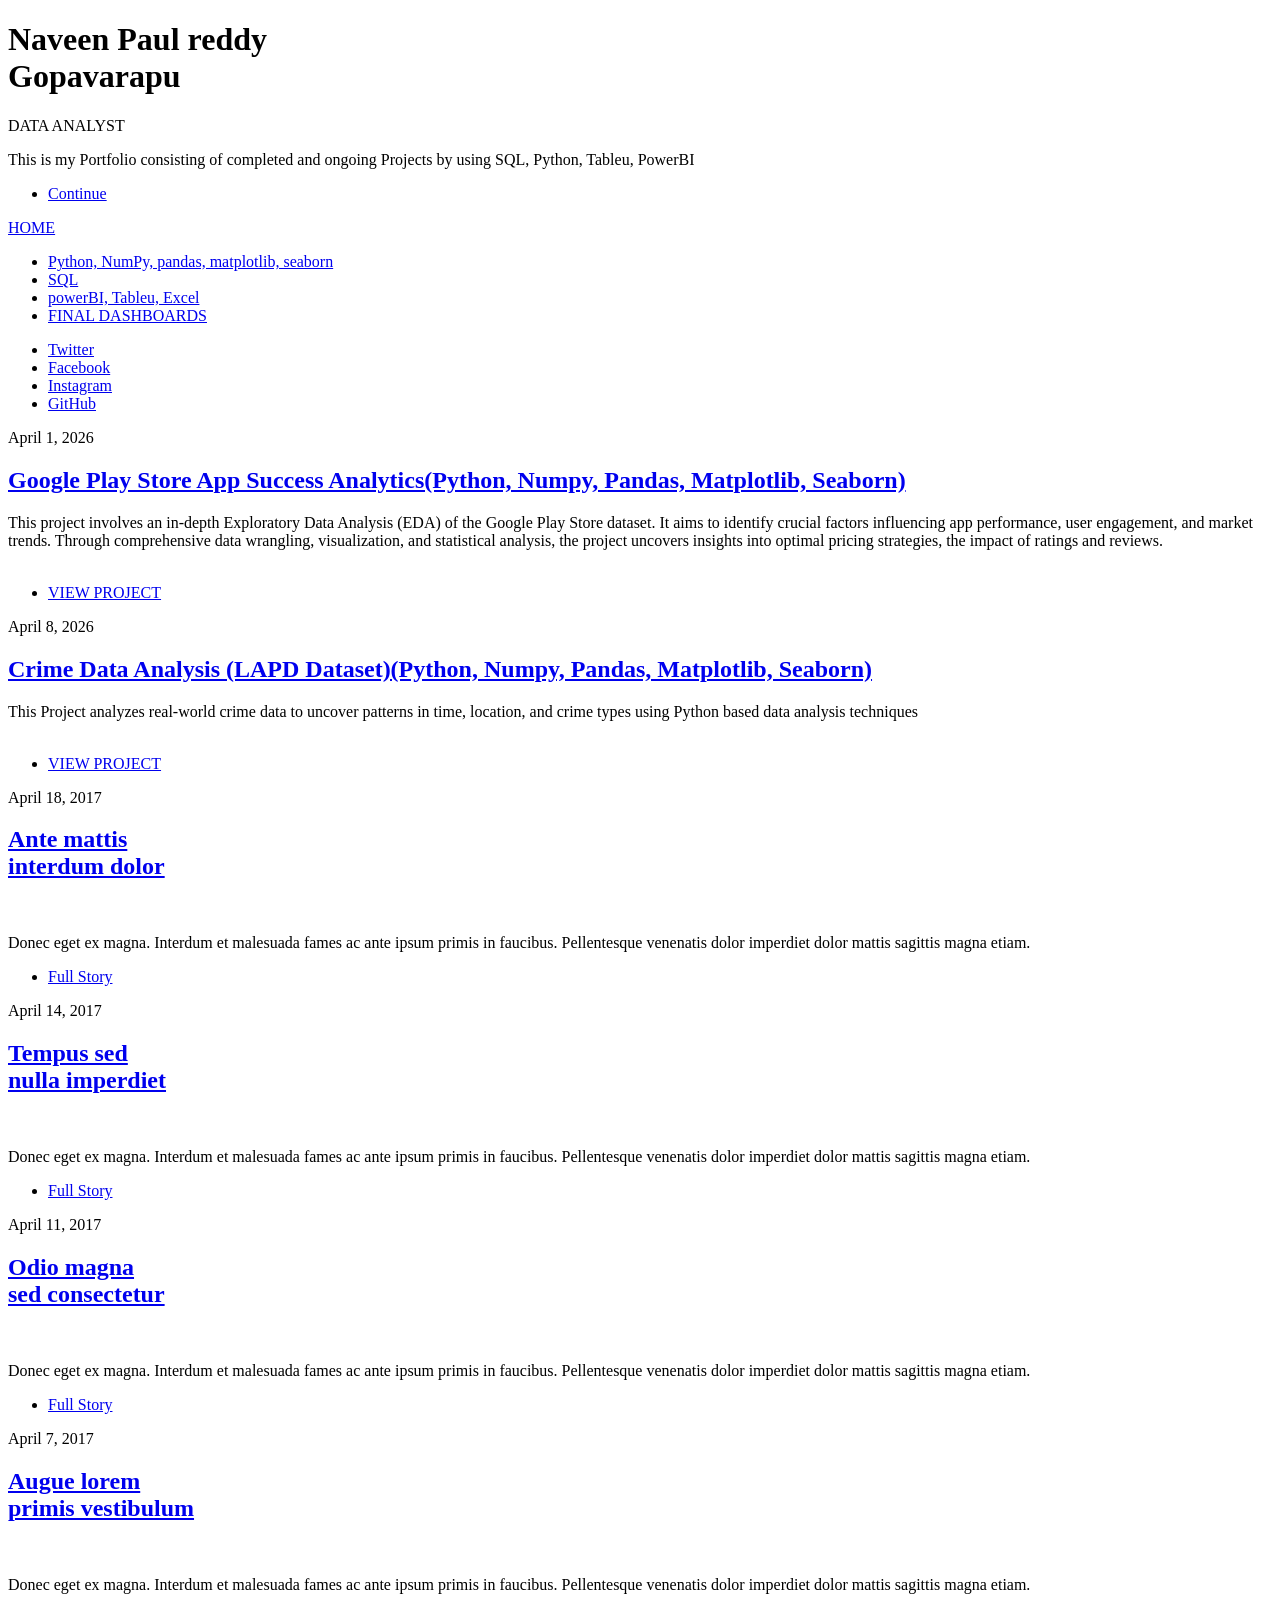
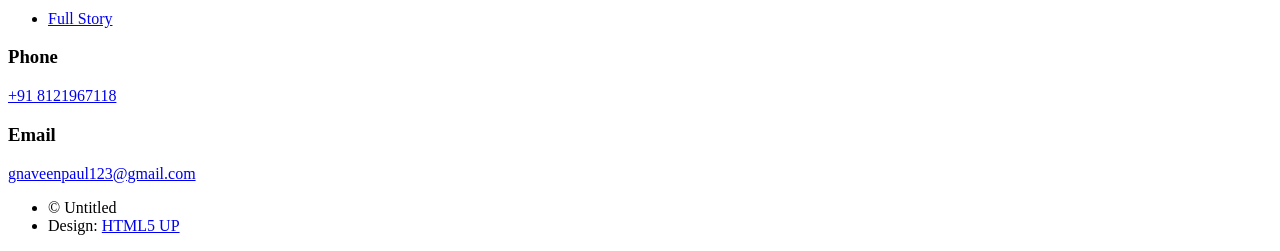
==== index.html @ 55fde8c7 "Add files via upload" ====
<!DOCTYPE HTML>
<!--
	Massively by HTML5 UP
	html5up.net | @ajlkn
	Free for personal and commercial use under the CCA 3.0 license (html5up.net/license)
-->
<html>
	<head>
		<title>Massively by HTML5 UP</title>
		<meta charset="utf-8" />
		<meta name="viewport" content="width=device-width, initial-scale=1, user-scalable=no" />
		<link rel="stylesheet" href="assets/css/main.css" />
		<noscript><link rel="stylesheet" href="assets/css/noscript.css" /></noscript>
	</head>
	<body class="is-preload">

		<!-- Wrapper -->
			<div id="wrapper" class="fade-in">

				<!-- Intro -->
					<div id="intro">
						<h1>Naveen Paul reddy<br />
						Gopavarapu</h1>
						<p>DATA ANALYST</p>
						<p>This is my Portfolio consisting of completed and ongoing Projects by using SQL, Python, Tableu, PowerBI						</p>
						<ul class="actions">
							<li><a href="#header" class="button icon solid solo fa-arrow-down scrolly">Continue</a></li>
						</ul>
					</div>

				<!-- Header -->
					<header id="header">
						<a href="index.html" class="logo">HOME</a>
					</header>

				<!-- Nav -->
					<nav id="nav">
						<ul class="links">
							<li><a href="index.html">Python, NumPy, pandas, matplotlib, seaborn</a></li>
							<li><a href="generic.html">SQL</a></li>
							<li><a href="elements.html">powerBI, Tableu, Excel</a></li>
							<li><a href="total.html">FINAL DASHBOARDS</a></li>
						</ul>
						<ul class="icons">
							<li><a href="#" class="icon brands fa-twitter"><span class="label">Twitter</span></a></li>
							<li><a href="#" class="icon brands fa-facebook-f"><span class="label">Facebook</span></a></li>
							<li><a href="#" class="icon brands fa-instagram"><span class="label">Instagram</span></a></li>
							<li><a href="#" class="icon brands fa-github"><span class="label">GitHub</span></a></li>
						</ul>
					</nav>

				<!-- Main -->
					<div id="main">

						<!-- Featured Post 
							<article class="post featured">
								<header class="major">
									<span class="date">March 20, 2026</span>
									<h2><a href=""><br />
									Google Play Store App Success Analytics</a></h2>
									<p>This project involves an in-depth Exploratory Data Analysis (EDA) of the Google Play Store dataset. 
										It aims to identify crucial factors influencing app performance, user engagement, and market trends. Through comprehensive data wrangling, visualization, and statistical analysis, the project uncovers insights into optimal pricing strategies, 
										the impact of ratings and reviews, 
										category-specific success drivers, and the role of content accessibility in maximizing app installs and overall market presence.</p>
								</header>
								<a href="https://github.com/gnaveenpaul123-cyber/crispy-tribble" class="image main"><img src="images/images.jpg" alt="" /></a>
								<ul class="actions special">
									<li><a href="https://github.com/gnaveenpaul123-cyber/crispy-tribble" class="button large">View Project</a></li>
								</ul>
							</article> -->

						<!-- Posts -->
							<section class="posts">
								<article>
									<header>
										<span class="date">April 1, 2026</span>
										<h2><a href="https://github.com/gnaveenpaul123-cyber/crispy-tribble">Google Play Store App Success Analytics(Python, Numpy, Pandas, Matplotlib, Seaborn)</a></h2>
										This project involves an in-depth Exploratory Data Analysis (EDA) of the Google Play Store dataset. 
										It aims to identify crucial factors influencing app performance, user engagement, and market trends. Through comprehensive data wrangling, visualization, and statistical analysis, the project uncovers insights into optimal pricing strategies, 
										the impact of ratings and reviews.</a></h2>
									</header>
									<a href="https://github.com/gnaveenpaul123-cyber/crispy-tribble" class="image fit"><img src="images/playstore.jpg" alt="" /></a>
									<p></p>
									<ul class="actions special">
										<li><a href="https://github.com/gnaveenpaul123-cyber/crispy-tribble" class="button">VIEW PROJECT</a></li>
									</ul>
								</article>
								<article>
									<header>
										<span class="date">April 8, 2026</span>
										<h2><a href="https://github.com/gnaveenpaul123-cyber/pro_2">Crime Data Analysis (LAPD Dataset)(Python, Numpy, Pandas, Matplotlib, Seaborn)</a></h2>
										This Project analyzes real-world crime data to uncover patterns in time, location, and crime types using Python
									based data analysis techniques</a></h2>
									</header>
									<a href="https://github.com/gnaveenpaul123-cyber/pro_2" class="image fit"><img src="images/LAPD2.jpg" alt="" /></a>
									<p></p>
									<ul class="actions special">
										<li><a href="https://github.com/gnaveenpaul123-cyber/pro_2" class="button">VIEW PROJECT</a></li>
									</ul>
								</article>
								<article>
									<header>
										<span class="date">April 18, 2017</span>
										<h2><a href="#">Ante mattis<br />
										interdum dolor</a></h2>
									</header>
									<a href="#" class="image fit"><img src="images/pic04.jpg" alt="" /></a>
									<p>Donec eget ex magna. Interdum et malesuada fames ac ante ipsum primis in faucibus. Pellentesque venenatis dolor imperdiet dolor mattis sagittis magna etiam.</p>
									<ul class="actions special">
										<li><a href="#" class="button">Full Story</a></li>
									</ul>
								</article>
								<article>
									<header>
										<span class="date">April 14, 2017</span>
										<h2><a href="#">Tempus sed<br />
										nulla imperdiet</a></h2>
									</header>
									<a href="#" class="image fit"><img src="images/pic05.jpg" alt="" /></a>
									<p>Donec eget ex magna. Interdum et malesuada fames ac ante ipsum primis in faucibus. Pellentesque venenatis dolor imperdiet dolor mattis sagittis magna etiam.</p>
									<ul class="actions special">
										<li><a href="#" class="button">Full Story</a></li>
									</ul>
								</article>
								<article>
									<header>
										<span class="date">April 11, 2017</span>
										<h2><a href="#">Odio magna<br />
										sed consectetur</a></h2>
									</header>
									<a href="#" class="image fit"><img src="images/pic06.jpg" alt="" /></a>
									<p>Donec eget ex magna. Interdum et malesuada fames ac ante ipsum primis in faucibus. Pellentesque venenatis dolor imperdiet dolor mattis sagittis magna etiam.</p>
									<ul class="actions special">
										<li><a href="#" class="button">Full Story</a></li>
									</ul>
								</article>
								<article>
									<header>
										<span class="date">April 7, 2017</span>
										<h2><a href="#">Augue lorem<br />
										primis vestibulum</a></h2>
									</header>
									<a href="#" class="image fit"><img src="images/pic07.jpg" alt="" /></a>
									<p>Donec eget ex magna. Interdum et malesuada fames ac ante ipsum primis in faucibus. Pellentesque venenatis dolor imperdiet dolor mattis sagittis magna etiam.</p>
									<ul class="actions special">
										<li><a href="#" class="button">Full Story</a></li>
									</ul>
								</article>
							</section>

						<!-- Footer -->
							<footer>
					
							</footer>

					</div>

				<!-- Footer -->
					<footer id="footer">
						<section>
							</form>
						</section>
						<section class="split contact">
							<section>
								<h3>Phone</h3>
								<p><a href="tel:+918121967118">+91 8121967118</a></p>
							</section>
							<section>
								<h3>Email</h3>
								<p><a href="mailto: gnaveenpaul123@gmail.com">gnaveenpaul123@gmail.com</a></p>
							</section>
						
						</section>
					</footer>

				<!-- Copyright -->
					<div id="copyright">
						<ul><li>&copy; Untitled</li><li>Design: <a href="https://html5up.net">HTML5 UP</a></li></ul>
					</div>

			</div>

		<!-- Scripts -->
			<script src="assets/js/jquery.min.js"></script>
			<script src="assets/js/jquery.scrollex.min.js"></script>
			<script src="assets/js/jquery.scrolly.min.js"></script>
			<script src="assets/js/browser.min.js"></script>
			<script src="assets/js/breakpoints.min.js"></script>
			<script src="assets/js/util.js"></script>
			<script src="assets/js/main.js"></script>

	</body>
</html>
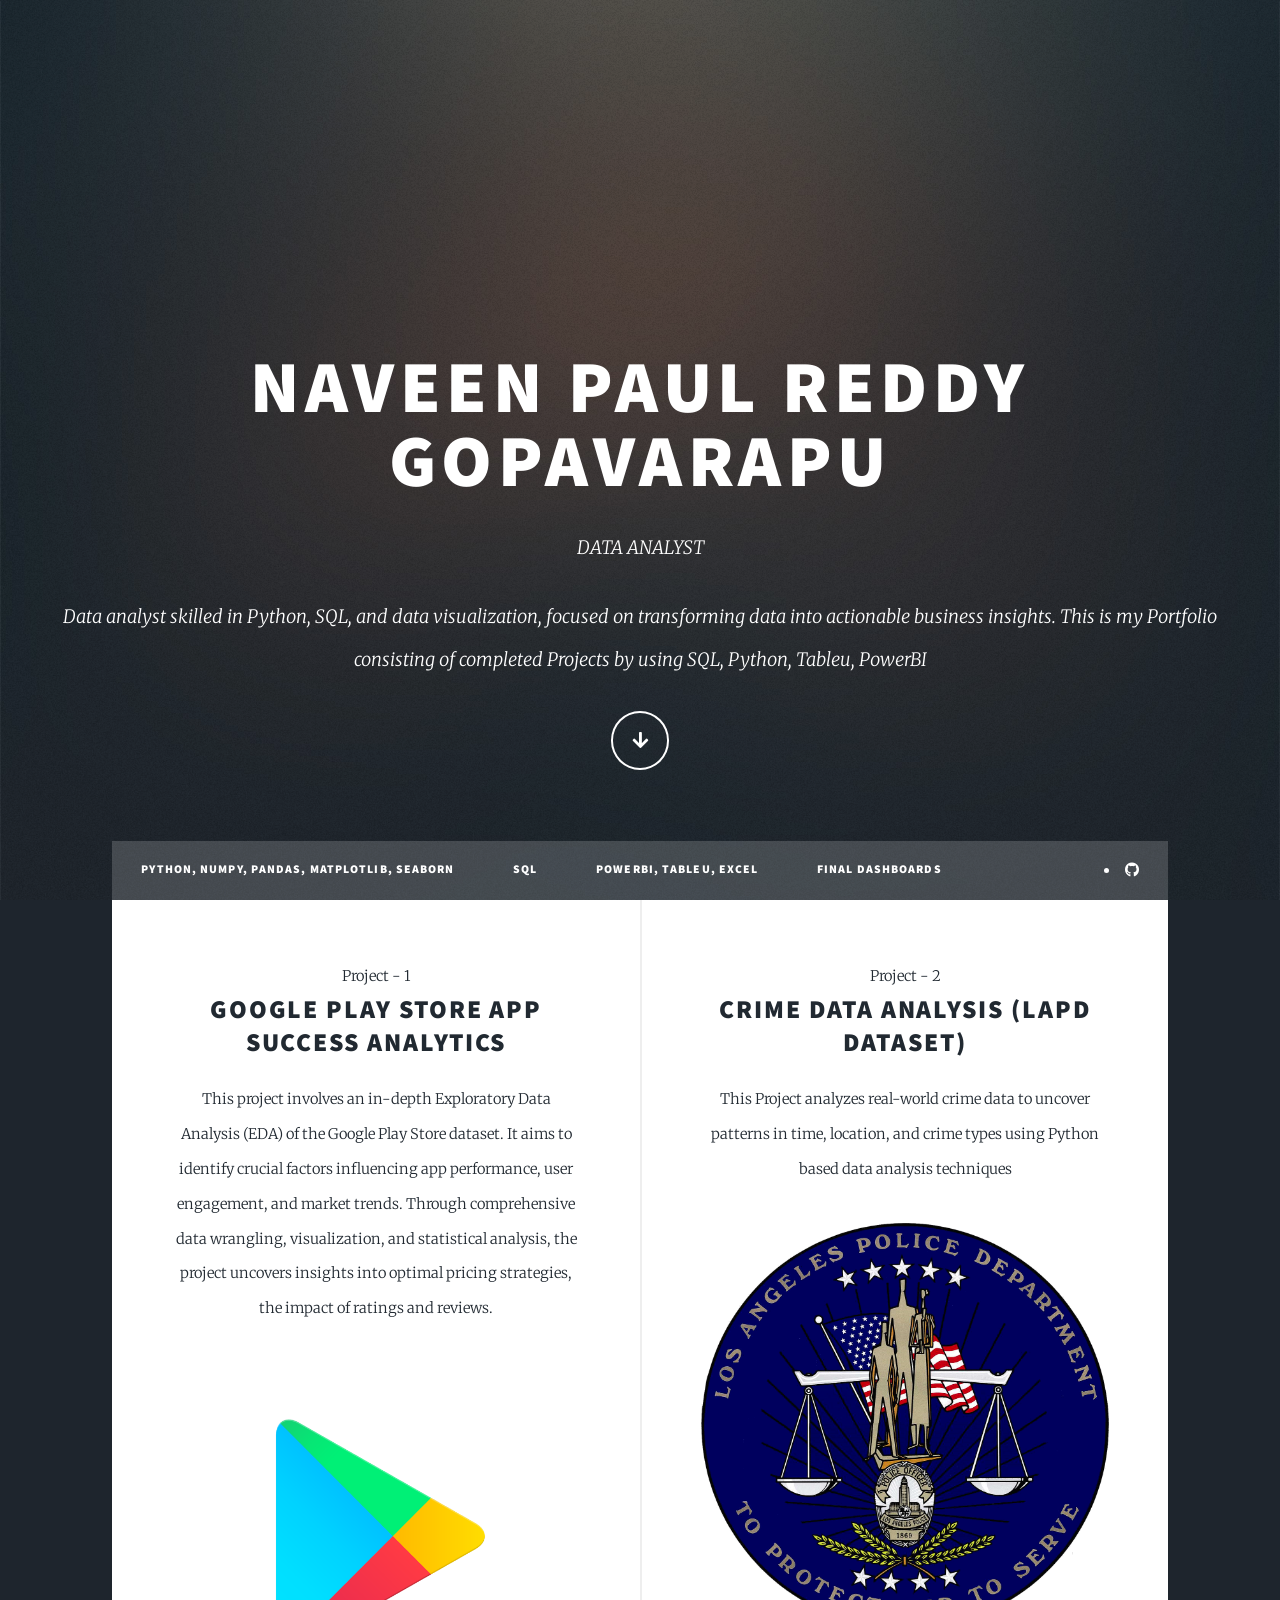
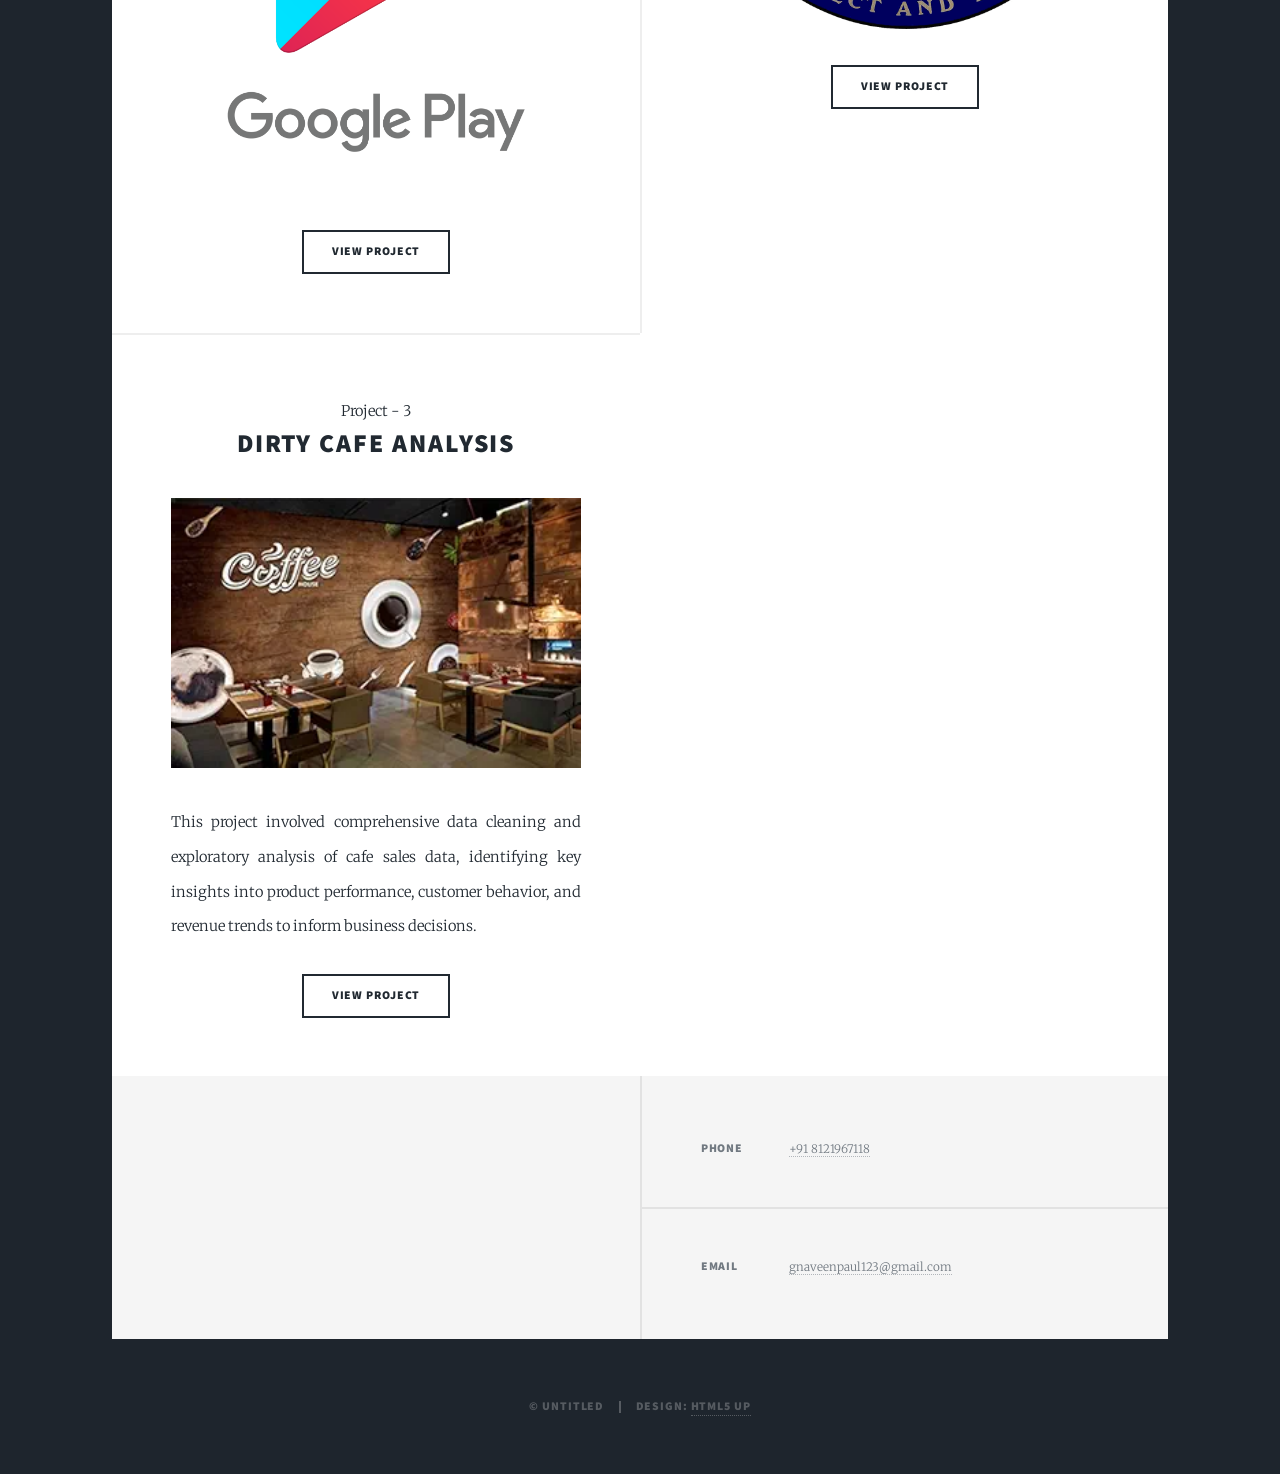
==== commit a3c8e1c4: "added extra project-3 link" ====
--- a/index.html
+++ b/index.html
@@ -6,7 +6,7 @@
 -->
 <html>
 	<head>
-		<title>Massively by HTML5 UP</title>
+		<title>PYTHON - Naveen Paul Reddy</title>
 		<meta charset="utf-8" />
 		<meta name="viewport" content="width=device-width, initial-scale=1, user-scalable=no" />
 		<link rel="stylesheet" href="assets/css/main.css" />
@@ -22,7 +22,8 @@
 						<h1>Naveen Paul reddy<br />
 						Gopavarapu</h1>
 						<p>DATA ANALYST</p>
-						<p>This is my Portfolio consisting of completed and ongoing Projects by using SQL, Python, Tableu, PowerBI						</p>
+						<p>Data analyst skilled in Python, SQL, and data visualization, focused on transforming data into actionable business insights.
+							This is my Portfolio consisting of completed Projects by using SQL, Python, Tableu, PowerBI						</p>
 						<ul class="actions">
 							<li><a href="#header" class="button icon solid solo fa-arrow-down scrolly">Continue</a></li>
 						</ul>
@@ -41,12 +42,13 @@
 							<li><a href="elements.html">powerBI, Tableu, Excel</a></li>
 							<li><a href="total.html">FINAL DASHBOARDS</a></li>
 						</ul>
-						<ul class="icons">
+						<!--<ul class="icons">
 							<li><a href="#" class="icon brands fa-twitter"><span class="label">Twitter</span></a></li>
 							<li><a href="#" class="icon brands fa-facebook-f"><span class="label">Facebook</span></a></li>
-							<li><a href="#" class="icon brands fa-instagram"><span class="label">Instagram</span></a></li>
-							<li><a href="#" class="icon brands fa-github"><span class="label">GitHub</span></a></li>
+							<li><a href="#" class="icon brands fa-instagram"><span class="label">Instagram</span></a></li>-->
+							<li><a href="https://github.com/gnaveenpaul123-cyber" class="icon brands fa-github"><span class="label">GitHub</span></a></li>
 						</ul>
+					
 					</nav>
 
 				<!-- Main -->
@@ -73,8 +75,8 @@
 							<section class="posts">
 								<article>
 									<header>
-										<span class="date">April 1, 2026</span>
-										<h2><a href="https://github.com/gnaveenpaul123-cyber/crispy-tribble">Google Play Store App Success Analytics(Python, Numpy, Pandas, Matplotlib, Seaborn)</a></h2>
+										<span class="text">Project - 1</span>
+										<h2><a href="https://github.com/gnaveenpaul123-cyber/crispy-tribble">Google Play Store App Success Analytics</a></h2>
 										This project involves an in-depth Exploratory Data Analysis (EDA) of the Google Play Store dataset. 
 										It aims to identify crucial factors influencing app performance, user engagement, and market trends. Through comprehensive data wrangling, visualization, and statistical analysis, the project uncovers insights into optimal pricing strategies, 
 										the impact of ratings and reviews.</a></h2>
@@ -87,8 +89,8 @@
 								</article>
 								<article>
 									<header>
-										<span class="date">April 8, 2026</span>
-										<h2><a href="https://github.com/gnaveenpaul123-cyber/pro_2">Crime Data Analysis (LAPD Dataset)(Python, Numpy, Pandas, Matplotlib, Seaborn)</a></h2>
+										<span class="text">Project - 2</span>
+										<h2><a href="https://github.com/gnaveenpaul123-cyber/pro_2">Crime Data Analysis (LAPD Dataset)</a></h2>
 										This Project analyzes real-world crime data to uncover patterns in time, location, and crime types using Python
 									based data analysis techniques</a></h2>
 									</header>
@@ -100,19 +102,19 @@
 								</article>
 								<article>
 									<header>
-										<span class="date">April 18, 2017</span>
-										<h2><a href="#">Ante mattis<br />
-										interdum dolor</a></h2>
+										<span class="text">Project - 3</span>
+										<h2><a href="https://github.com/gnaveenpaul123-cyber/Project-3/tree/main">Dirty Cafe Analysis</a></h2>
+										</a></h2>
 									</header>
-									<a href="#" class="image fit"><img src="images/pic04.jpg" alt="" /></a>
-									<p>Donec eget ex magna. Interdum et malesuada fames ac ante ipsum primis in faucibus. Pellentesque venenatis dolor imperdiet dolor mattis sagittis magna etiam.</p>
+									<a href="https://github.com/gnaveenpaul123-cyber/Project-3/tree/main" class="image fit"><img src="images/coffee.jpg" alt="" /></a>
+									<p>This project involved comprehensive data cleaning and exploratory analysis of cafe sales data, identifying key insights into product performance, customer behavior, and revenue trends to inform business decisions.</p>
 									<ul class="actions special">
-										<li><a href="#" class="button">Full Story</a></li>
+										<li><a href="https://github.com/gnaveenpaul123-cyber/Project-3/tree/main" class="button">VIEW PROJECT</a></li>
 									</ul>
 								</article>
-								<article>
+							<!--<article>
 									<header>
-										<span class="date">April 14, 2017</span>
+										<span class="text">Project - 4</span>
 										<h2><a href="#">Tempus sed<br />
 										nulla imperdiet</a></h2>
 									</header>
@@ -124,7 +126,7 @@
 								</article>
 								<article>
 									<header>
-										<span class="date">April 11, 2017</span>
+										<span class="text">Project - 5</span>
 										<h2><a href="#">Odio magna<br />
 										sed consectetur</a></h2>
 									</header>
@@ -146,7 +148,7 @@
 										<li><a href="#" class="button">Full Story</a></li>
 									</ul>
 								</article>
-							</section>
+							</section>-->
 
 						<!-- Footer -->
 							<footer>
--- a/assets/css/main.css
+++ b/assets/css/main.css
@@ -0,0 +1,4689 @@
+@import url(fontawesome-all.min.css);
+@import url("https://fonts.googleapis.com/css?family=Merriweather:300,700,300italic,700italic|Source+Sans+Pro:900");
+
+/*
+	Massively by HTML5 UP
+	html5up.net | @ajlkn
+	Free for personal and commercial use under the CCA 3.0 license (html5up.net/license)
+*/
+
+html, body, div, span, applet, object,
+iframe, h1, h2, h3, h4, h5, h6, p, blockquote,
+pre, a, abbr, acronym, address, big, cite,
+code, del, dfn, em, img, ins, kbd, q, s, samp,
+small, strike, strong, sub, sup, tt, var, b,
+u, i, center, dl, dt, dd, ol, ul, li, fieldset,
+form, label, legend, table, caption, tbody,
+tfoot, thead, tr, th, td, article, aside,
+canvas, details, embed, figure, figcaption,
+footer, header, hgroup, menu, nav, output, ruby,
+section, summary, time, mark, audio, video {
+	margin: 0;
+	padding: 0;
+	border: 0;
+	font-size: 100%;
+	font: inherit;
+	vertical-align: baseline;}
+
+article, aside, details, figcaption, figure,
+footer, header, hgroup, menu, nav, section {
+	display: block;}
+
+body {
+	line-height: 1;
+}
+
+ol, ul {
+	list-style: none;
+}
+
+blockquote, q {
+	quotes: none;
+}
+
+	blockquote:before, blockquote:after, q:before, q:after {
+		content: '';
+		content: none;
+	}
+
+table {
+	border-collapse: collapse;
+	border-spacing: 0;
+}
+
+body {
+	-webkit-text-size-adjust: none;
+}
+
+mark {
+	background-color: transparent;
+	color: inherit;
+}
+
+input::-moz-focus-inner {
+	border: 0;
+	padding: 0;
+}
+
+input, select, textarea {
+	-moz-appearance: none;
+	-webkit-appearance: none;
+	-ms-appearance: none;
+	appearance: none;
+}
+
+/* Basic */
+
+	@-ms-viewport {
+		width: device-width;
+	}
+
+	body {
+		-ms-overflow-style: scrollbar;
+	}
+
+	@media screen and (max-width: 480px) {
+
+		html, body {
+			min-width: 320px;
+		}
+
+	}
+
+	html {
+		box-sizing: border-box;
+	}
+
+	*, *:before, *:after {
+		box-sizing: inherit;
+	}
+
+	body {
+		background-color: #1e252d;
+	}
+
+		body.is-preload *, body.is-preload *:before, body.is-preload *:after {
+			-moz-animation: none !important;
+			-webkit-animation: none !important;
+			-ms-animation: none !important;
+			animation: none !important;
+			-moz-transition: none !important;
+			-webkit-transition: none !important;
+			-ms-transition: none !important;
+			transition: none !important;
+		}
+
+/* Type */
+
+	html {
+		font-size: 16pt;
+	}
+
+		@media screen and (max-width: 1680px) {
+
+			html {
+				font-size: 12pt;
+			}
+
+		}
+
+		@media screen and (max-width: 1280px) {
+
+			html {
+				font-size: 11pt;
+			}
+
+		}
+
+		@media screen and (max-width: 360px) {
+
+			html {
+				font-size: 10pt;
+			}
+
+		}
+
+	body {
+		color: #212931;
+	}
+
+	body, input, select, textarea {
+		font-family: "Merriweather", Georgia, serif;
+		font-weight: 300;
+		font-size: 1rem;
+		line-height: 2.375;
+	}
+
+	a {
+		-moz-transition: color 0.2s ease-in-out, background-color 0.2s ease-in-out, border-color 0.2s ease-in-out, box-shadow 0.2s ease-in-out;
+		-webkit-transition: color 0.2s ease-in-out, background-color 0.2s ease-in-out, border-color 0.2s ease-in-out, box-shadow 0.2s ease-in-out;
+		-ms-transition: color 0.2s ease-in-out, background-color 0.2s ease-in-out, border-color 0.2s ease-in-out, box-shadow 0.2s ease-in-out;
+		transition: color 0.2s ease-in-out, background-color 0.2s ease-in-out, border-color 0.2s ease-in-out, box-shadow 0.2s ease-in-out;
+		border-bottom: dotted 1px;
+		text-decoration: none;
+	}
+
+		a:hover {
+			border-bottom-color: transparent;
+		}
+
+	strong, b {
+		font-weight: 600;
+	}
+
+	em, i {
+		font-style: italic;
+	}
+
+	p {
+		text-align: justify;
+		margin: 0 0 2rem 0;
+	}
+
+	h1, h2, h3, h4, h5, h6 {
+		font-family: "Source Sans Pro", Helvetica, sans-serif;
+		font-weight: 900;
+		line-height: 1.5;
+		letter-spacing: 0.075em;
+		text-transform: uppercase;
+		margin: 0 0 1rem 0;
+	}
+
+		h1 a, h2 a, h3 a, h4 a, h5 a, h6 a {
+			border-bottom: 0;
+			color: inherit;
+			text-decoration: none;
+		}
+
+	h1 {
+		font-size: 4rem;
+		line-height: 1.1;
+		margin: 0 0 2rem 0;
+	}
+
+	h2 {
+		font-size: 1.75rem;
+		line-height: 1.3;
+		margin: 0 0 1.5rem 0;
+	}
+
+	h3 {
+		font-size: 1.25rem;
+		margin: 0 0 1.5rem 0;
+	}
+
+	h4 {
+		font-size: 1rem;
+	}
+
+	h5 {
+		font-size: 0.9rem;
+	}
+
+	h6 {
+		font-size: 0.8rem;
+	}
+
+	sub {
+		font-size: 0.8rem;
+		position: relative;
+		top: 0.5rem;
+	}
+
+	sup {
+		font-size: 0.8rem;
+		position: relative;
+		top: -0.5rem;
+	}
+
+	blockquote {
+		border-left: solid 4px;
+		font-style: italic;
+		margin: 0 0 2rem 0;
+		padding: 0.5rem 0 0.5rem 2rem;
+	}
+
+	code {
+		border: solid 2px;
+		font-family: "Courier New", monospace;
+		font-size: 0.9rem;
+		margin: 0 0.25rem;
+		padding: 0.25rem 0.65rem;
+	}
+
+	pre {
+		-webkit-overflow-scrolling: touch;
+		font-family: "Courier New", monospace;
+		font-size: 0.9rem;
+		margin: 0 0 2rem 0;
+	}
+
+		pre code {
+			display: block;
+			line-height: 1.75;
+			padding: 1rem 1.5rem;
+			overflow-x: auto;
+		}
+
+	hr {
+		border: 0;
+		border-bottom: solid 2px;
+		margin: 3rem 0;
+	}
+
+		hr.major {
+			margin: 5rem 0;
+		}
+
+	.align-left {
+		text-align: left;
+	}
+
+	.align-center {
+		text-align: center;
+	}
+
+	.align-right {
+		text-align: right;
+	}
+
+	input, select, textarea {
+		color: #212931;
+	}
+
+	a {
+		color: #212931;
+		border-bottom-color: rgba(33, 41, 49, 0.5);
+	}
+
+		a:hover {
+			border-bottom-color: transparent;
+			color: #18bfef !important;
+		}
+
+	strong, b {
+		color: #212931;
+	}
+
+	h1, h2, h3, h4, h5, h6 {
+		color: #212931;
+	}
+
+	blockquote {
+		border-left-color: #eeeeee;
+	}
+
+	code {
+		background: rgba(220, 220, 220, 0.25);
+		border-color: #eeeeee;
+	}
+
+	hr {
+		border-bottom-color: #eeeeee;
+	}
+
+/* Row */
+
+	.row {
+		display: flex;
+		flex-wrap: wrap;
+		box-sizing: border-box;
+		align-items: stretch;
+	}
+
+		.row > * {
+			box-sizing: border-box;
+		}
+
+		.row.gtr-uniform > * > :last-child {
+			margin-bottom: 0;
+		}
+
+		.row.aln-left {
+			justify-content: flex-start;
+		}
+
+		.row.aln-center {
+			justify-content: center;
+		}
+
+		.row.aln-right {
+			justify-content: flex-end;
+		}
+
+		.row.aln-top {
+			align-items: flex-start;
+		}
+
+		.row.aln-middle {
+			align-items: center;
+		}
+
+		.row.aln-bottom {
+			align-items: flex-end;
+		}
+
+		.row > .imp {
+			order: -1;
+		}
+
+		.row > .col-1 {
+			width: 8.33333%;
+		}
+
+		.row > .off-1 {
+			margin-left: 8.33333%;
+		}
+
+		.row > .col-2 {
+			width: 16.66667%;
+		}
+
+		.row > .off-2 {
+			margin-left: 16.66667%;
+		}
+
+		.row > .col-3 {
+			width: 25%;
+		}
+
+		.row > .off-3 {
+			margin-left: 25%;
+		}
+
+		.row > .col-4 {
+			width: 33.33333%;
+		}
+
+		.row > .off-4 {
+			margin-left: 33.33333%;
+		}
+
+		.row > .col-5 {
+			width: 41.66667%;
+		}
+
+		.row > .off-5 {
+			margin-left: 41.66667%;
+		}
+
+		.row > .col-6 {
+			width: 50%;
+		}
+
+		.row > .off-6 {
+			margin-left: 50%;
+		}
+
+		.row > .col-7 {
+			width: 58.33333%;
+		}
+
+		.row > .off-7 {
+			margin-left: 58.33333%;
+		}
+
+		.row > .col-8 {
+			width: 66.66667%;
+		}
+
+		.row > .off-8 {
+			margin-left: 66.66667%;
+		}
+
+		.row > .col-9 {
+			width: 75%;
+		}
+
+		.row > .off-9 {
+			margin-left: 75%;
+		}
+
+		.row > .col-10 {
+			width: 83.33333%;
+		}
+
+		.row > .off-10 {
+			margin-left: 83.33333%;
+		}
+
+		.row > .col-11 {
+			width: 91.66667%;
+		}
+
+		.row > .off-11 {
+			margin-left: 91.66667%;
+		}
+
+		.row > .col-12 {
+			width: 100%;
+		}
+
+		.row > .off-12 {
+			margin-left: 100%;
+		}
+
+		.row.gtr-0 {
+			margin-top: 0;
+			margin-left: 0rem;
+		}
+
+			.row.gtr-0 > * {
+				padding: 0 0 0 0rem;
+			}
+
+			.row.gtr-0.gtr-uniform {
+				margin-top: 0rem;
+			}
+
+				.row.gtr-0.gtr-uniform > * {
+					padding-top: 0rem;
+				}
+
+		.row.gtr-25 {
+			margin-top: 0;
+			margin-left: -0.375rem;
+		}
+
+			.row.gtr-25 > * {
+				padding: 0 0 0 0.375rem;
+			}
+
+			.row.gtr-25.gtr-uniform {
+				margin-top: -0.375rem;
+			}
+
+				.row.gtr-25.gtr-uniform > * {
+					padding-top: 0.375rem;
+				}
+
+		.row.gtr-50 {
+			margin-top: 0;
+			margin-left: -0.75rem;
+		}
+
+			.row.gtr-50 > * {
+				padding: 0 0 0 0.75rem;
+			}
+
+			.row.gtr-50.gtr-uniform {
+				margin-top: -0.75rem;
+			}
+
+				.row.gtr-50.gtr-uniform > * {
+					padding-top: 0.75rem;
+				}
+
+		.row {
+			margin-top: 0;
+			margin-left: -1.5rem;
+		}
+
+			.row > * {
+				padding: 0 0 0 1.5rem;
+			}
+
+			.row.gtr-uniform {
+				margin-top: -1.5rem;
+			}
+
+				.row.gtr-uniform > * {
+					padding-top: 1.5rem;
+				}
+
+		.row.gtr-150 {
+			margin-top: 0;
+			margin-left: -2.25rem;
+		}
+
+			.row.gtr-150 > * {
+				padding: 0 0 0 2.25rem;
+			}
+
+			.row.gtr-150.gtr-uniform {
+				margin-top: -2.25rem;
+			}
+
+				.row.gtr-150.gtr-uniform > * {
+					padding-top: 2.25rem;
+				}
+
+		.row.gtr-200 {
+			margin-top: 0;
+			margin-left: -3rem;
+		}
+
+			.row.gtr-200 > * {
+				padding: 0 0 0 3rem;
+			}
+
+			.row.gtr-200.gtr-uniform {
+				margin-top: -3rem;
+			}
+
+				.row.gtr-200.gtr-uniform > * {
+					padding-top: 3rem;
+				}
+
+		@media screen and (max-width: 1680px) {
+
+			.row {
+				display: flex;
+				flex-wrap: wrap;
+				box-sizing: border-box;
+				align-items: stretch;
+			}
+
+				.row > * {
+					box-sizing: border-box;
+				}
+
+				.row.gtr-uniform > * > :last-child {
+					margin-bottom: 0;
+				}
+
+				.row.aln-left {
+					justify-content: flex-start;
+				}
+
+				.row.aln-center {
+					justify-content: center;
+				}
+
+				.row.aln-right {
+					justify-content: flex-end;
+				}
+
+				.row.aln-top {
+					align-items: flex-start;
+				}
+
+				.row.aln-middle {
+					align-items: center;
+				}
+
+				.row.aln-bottom {
+					align-items: flex-end;
+				}
+
+				.row > .imp-xlarge {
+					order: -1;
+				}
+
+				.row > .col-1-xlarge {
+					width: 8.33333%;
+				}
+
+				.row > .off-1-xlarge {
+					margin-left: 8.33333%;
+				}
+
+				.row > .col-2-xlarge {
+					width: 16.66667%;
+				}
+
+				.row > .off-2-xlarge {
+					margin-left: 16.66667%;
+				}
+
+				.row > .col-3-xlarge {
+					width: 25%;
+				}
+
+				.row > .off-3-xlarge {
+					margin-left: 25%;
+				}
+
+				.row > .col-4-xlarge {
+					width: 33.33333%;
+				}
+
+				.row > .off-4-xlarge {
+					margin-left: 33.33333%;
+				}
+
+				.row > .col-5-xlarge {
+					width: 41.66667%;
+				}
+
+				.row > .off-5-xlarge {
+					margin-left: 41.66667%;
+				}
+
+				.row > .col-6-xlarge {
+					width: 50%;
+				}
+
+				.row > .off-6-xlarge {
+					margin-left: 50%;
+				}
+
+				.row > .col-7-xlarge {
+					width: 58.33333%;
+				}
+
+				.row > .off-7-xlarge {
+					margin-left: 58.33333%;
+				}
+
+				.row > .col-8-xlarge {
+					width: 66.66667%;
+				}
+
+				.row > .off-8-xlarge {
+					margin-left: 66.66667%;
+				}
+
+				.row > .col-9-xlarge {
+					width: 75%;
+				}
+
+				.row > .off-9-xlarge {
+					margin-left: 75%;
+				}
+
+				.row > .col-10-xlarge {
+					width: 83.33333%;
+				}
+
+				.row > .off-10-xlarge {
+					margin-left: 83.33333%;
+				}
+
+				.row > .col-11-xlarge {
+					width: 91.66667%;
+				}
+
+				.row > .off-11-xlarge {
+					margin-left: 91.66667%;
+				}
+
+				.row > .col-12-xlarge {
+					width: 100%;
+				}
+
+				.row > .off-12-xlarge {
+					margin-left: 100%;
+				}
+
+				.row.gtr-0 {
+					margin-top: 0;
+					margin-left: 0rem;
+				}
+
+					.row.gtr-0 > * {
+						padding: 0 0 0 0rem;
+					}
+
+					.row.gtr-0.gtr-uniform {
+						margin-top: 0rem;
+					}
+
+						.row.gtr-0.gtr-uniform > * {
+							padding-top: 0rem;
+						}
+
+				.row.gtr-25 {
+					margin-top: 0;
+					margin-left: -0.375rem;
+				}
+
+					.row.gtr-25 > * {
+						padding: 0 0 0 0.375rem;
+					}
+
+					.row.gtr-25.gtr-uniform {
+						margin-top: -0.375rem;
+					}
+
+						.row.gtr-25.gtr-uniform > * {
+							padding-top: 0.375rem;
+						}
+
+				.row.gtr-50 {
+					margin-top: 0;
+					margin-left: -0.75rem;
+				}
+
+					.row.gtr-50 > * {
+						padding: 0 0 0 0.75rem;
+					}
+
+					.row.gtr-50.gtr-uniform {
+						margin-top: -0.75rem;
+					}
+
+						.row.gtr-50.gtr-uniform > * {
+							padding-top: 0.75rem;
+						}
+
+				.row {
+					margin-top: 0;
+					margin-left: -1.5rem;
+				}
+
+					.row > * {
+						padding: 0 0 0 1.5rem;
+					}
+
+					.row.gtr-uniform {
+						margin-top: -1.5rem;
+					}
+
+						.row.gtr-uniform > * {
+							padding-top: 1.5rem;
+						}
+
+				.row.gtr-150 {
+					margin-top: 0;
+					margin-left: -2.25rem;
+				}
+
+					.row.gtr-150 > * {
+						padding: 0 0 0 2.25rem;
+					}
+
+					.row.gtr-150.gtr-uniform {
+						margin-top: -2.25rem;
+					}
+
+						.row.gtr-150.gtr-uniform > * {
+							padding-top: 2.25rem;
+						}
+
+				.row.gtr-200 {
+					margin-top: 0;
+					margin-left: -3rem;
+				}
+
+					.row.gtr-200 > * {
+						padding: 0 0 0 3rem;
+					}
+
+					.row.gtr-200.gtr-uniform {
+						margin-top: -3rem;
+					}
+
+						.row.gtr-200.gtr-uniform > * {
+							padding-top: 3rem;
+						}
+
+		}
+
+		@media screen and (max-width: 1280px) {
+
+			.row {
+				display: flex;
+				flex-wrap: wrap;
+				box-sizing: border-box;
+				align-items: stretch;
+			}
+
+				.row > * {
+					box-sizing: border-box;
+				}
+
+				.row.gtr-uniform > * > :last-child {
+					margin-bottom: 0;
+				}
+
+				.row.aln-left {
+					justify-content: flex-start;
+				}
+
+				.row.aln-center {
+					justify-content: center;
+				}
+
+				.row.aln-right {
+					justify-content: flex-end;
+				}
+
+				.row.aln-top {
+					align-items: flex-start;
+				}
+
+				.row.aln-middle {
+					align-items: center;
+				}
+
+				.row.aln-bottom {
+					align-items: flex-end;
+				}
+
+				.row > .imp-large {
+					order: -1;
+				}
+
+				.row > .col-1-large {
+					width: 8.33333%;
+				}
+
+				.row > .off-1-large {
+					margin-left: 8.33333%;
+				}
+
+				.row > .col-2-large {
+					width: 16.66667%;
+				}
+
+				.row > .off-2-large {
+					margin-left: 16.66667%;
+				}
+
+				.row > .col-3-large {
+					width: 25%;
+				}
+
+				.row > .off-3-large {
+					margin-left: 25%;
+				}
+
+				.row > .col-4-large {
+					width: 33.33333%;
+				}
+
+				.row > .off-4-large {
+					margin-left: 33.33333%;
+				}
+
+				.row > .col-5-large {
+					width: 41.66667%;
+				}
+
+				.row > .off-5-large {
+					margin-left: 41.66667%;
+				}
+
+				.row > .col-6-large {
+					width: 50%;
+				}
+
+				.row > .off-6-large {
+					margin-left: 50%;
+				}
+
+				.row > .col-7-large {
+					width: 58.33333%;
+				}
+
+				.row > .off-7-large {
+					margin-left: 58.33333%;
+				}
+
+				.row > .col-8-large {
+					width: 66.66667%;
+				}
+
+				.row > .off-8-large {
+					margin-left: 66.66667%;
+				}
+
+				.row > .col-9-large {
+					width: 75%;
+				}
+
+				.row > .off-9-large {
+					margin-left: 75%;
+				}
+
+				.row > .col-10-large {
+					width: 83.33333%;
+				}
+
+				.row > .off-10-large {
+					margin-left: 83.33333%;
+				}
+
+				.row > .col-11-large {
+					width: 91.66667%;
+				}
+
+				.row > .off-11-large {
+					margin-left: 91.66667%;
+				}
+
+				.row > .col-12-large {
+					width: 100%;
+				}
+
+				.row > .off-12-large {
+					margin-left: 100%;
+				}
+
+				.row.gtr-0 {
+					margin-top: 0;
+					margin-left: 0rem;
+				}
+
+					.row.gtr-0 > * {
+						padding: 0 0 0 0rem;
+					}
+
+					.row.gtr-0.gtr-uniform {
+						margin-top: 0rem;
+					}
+
+						.row.gtr-0.gtr-uniform > * {
+							padding-top: 0rem;
+						}
+
+				.row.gtr-25 {
+					margin-top: 0;
+					margin-left: -0.375rem;
+				}
+
+					.row.gtr-25 > * {
+						padding: 0 0 0 0.375rem;
+					}
+
+					.row.gtr-25.gtr-uniform {
+						margin-top: -0.375rem;
+					}
+
+						.row.gtr-25.gtr-uniform > * {
+							padding-top: 0.375rem;
+						}
+
+				.row.gtr-50 {
+					margin-top: 0;
+					margin-left: -0.75rem;
+				}
+
+					.row.gtr-50 > * {
+						padding: 0 0 0 0.75rem;
+					}
+
+					.row.gtr-50.gtr-uniform {
+						margin-top: -0.75rem;
+					}
+
+						.row.gtr-50.gtr-uniform > * {
+							padding-top: 0.75rem;
+						}
+
+				.row {
+					margin-top: 0;
+					margin-left: -1.5rem;
+				}
+
+					.row > * {
+						padding: 0 0 0 1.5rem;
+					}
+
+					.row.gtr-uniform {
+						margin-top: -1.5rem;
+					}
+
+						.row.gtr-uniform > * {
+							padding-top: 1.5rem;
+						}
+
+				.row.gtr-150 {
+					margin-top: 0;
+					margin-left: -2.25rem;
+				}
+
+					.row.gtr-150 > * {
+						padding: 0 0 0 2.25rem;
+					}
+
+					.row.gtr-150.gtr-uniform {
+						margin-top: -2.25rem;
+					}
+
+						.row.gtr-150.gtr-uniform > * {
+							padding-top: 2.25rem;
+						}
+
+				.row.gtr-200 {
+					margin-top: 0;
+					margin-left: -3rem;
+				}
+
+					.row.gtr-200 > * {
+						padding: 0 0 0 3rem;
+					}
+
+					.row.gtr-200.gtr-uniform {
+						margin-top: -3rem;
+					}
+
+						.row.gtr-200.gtr-uniform > * {
+							padding-top: 3rem;
+						}
+
+		}
+
+		@media screen and (max-width: 980px) {
+
+			.row {
+				display: flex;
+				flex-wrap: wrap;
+				box-sizing: border-box;
+				align-items: stretch;
+			}
+
+				.row > * {
+					box-sizing: border-box;
+				}
+
+				.row.gtr-uniform > * > :last-child {
+					margin-bottom: 0;
+				}
+
+				.row.aln-left {
+					justify-content: flex-start;
+				}
+
+				.row.aln-center {
+					justify-content: center;
+				}
+
+				.row.aln-right {
+					justify-content: flex-end;
+				}
+
+				.row.aln-top {
+					align-items: flex-start;
+				}
+
+				.row.aln-middle {
+					align-items: center;
+				}
+
+				.row.aln-bottom {
+					align-items: flex-end;
+				}
+
+				.row > .imp-medium {
+					order: -1;
+				}
+
+				.row > .col-1-medium {
+					width: 8.33333%;
+				}
+
+				.row > .off-1-medium {
+					margin-left: 8.33333%;
+				}
+
+				.row > .col-2-medium {
+					width: 16.66667%;
+				}
+
+				.row > .off-2-medium {
+					margin-left: 16.66667%;
+				}
+
+				.row > .col-3-medium {
+					width: 25%;
+				}
+
+				.row > .off-3-medium {
+					margin-left: 25%;
+				}
+
+				.row > .col-4-medium {
+					width: 33.33333%;
+				}
+
+				.row > .off-4-medium {
+					margin-left: 33.33333%;
+				}
+
+				.row > .col-5-medium {
+					width: 41.66667%;
+				}
+
+				.row > .off-5-medium {
+					margin-left: 41.66667%;
+				}
+
+				.row > .col-6-medium {
+					width: 50%;
+				}
+
+				.row > .off-6-medium {
+					margin-left: 50%;
+				}
+
+				.row > .col-7-medium {
+					width: 58.33333%;
+				}
+
+				.row > .off-7-medium {
+					margin-left: 58.33333%;
+				}
+
+				.row > .col-8-medium {
+					width: 66.66667%;
+				}
+
+				.row > .off-8-medium {
+					margin-left: 66.66667%;
+				}
+
+				.row > .col-9-medium {
+					width: 75%;
+				}
+
+				.row > .off-9-medium {
+					margin-left: 75%;
+				}
+
+				.row > .col-10-medium {
+					width: 83.33333%;
+				}
+
+				.row > .off-10-medium {
+					margin-left: 83.33333%;
+				}
+
+				.row > .col-11-medium {
+					width: 91.66667%;
+				}
+
+				.row > .off-11-medium {
+					margin-left: 91.66667%;
+				}
+
+				.row > .col-12-medium {
+					width: 100%;
+				}
+
+				.row > .off-12-medium {
+					margin-left: 100%;
+				}
+
+				.row.gtr-0 {
+					margin-top: 0;
+					margin-left: 0rem;
+				}
+
+					.row.gtr-0 > * {
+						padding: 0 0 0 0rem;
+					}
+
+					.row.gtr-0.gtr-uniform {
+						margin-top: 0rem;
+					}
+
+						.row.gtr-0.gtr-uniform > * {
+							padding-top: 0rem;
+						}
+
+				.row.gtr-25 {
+					margin-top: 0;
+					margin-left: -0.375rem;
+				}
+
+					.row.gtr-25 > * {
+						padding: 0 0 0 0.375rem;
+					}
+
+					.row.gtr-25.gtr-uniform {
+						margin-top: -0.375rem;
+					}
+
+						.row.gtr-25.gtr-uniform > * {
+							padding-top: 0.375rem;
+						}
+
+				.row.gtr-50 {
+					margin-top: 0;
+					margin-left: -0.75rem;
+				}
+
+					.row.gtr-50 > * {
+						padding: 0 0 0 0.75rem;
+					}
+
+					.row.gtr-50.gtr-uniform {
+						margin-top: -0.75rem;
+					}
+
+						.row.gtr-50.gtr-uniform > * {
+							padding-top: 0.75rem;
+						}
+
+				.row {
+					margin-top: 0;
+					margin-left: -1.5rem;
+				}
+
+					.row > * {
+						padding: 0 0 0 1.5rem;
+					}
+
+					.row.gtr-uniform {
+						margin-top: -1.5rem;
+					}
+
+						.row.gtr-uniform > * {
+							padding-top: 1.5rem;
+						}
+
+				.row.gtr-150 {
+					margin-top: 0;
+					margin-left: -2.25rem;
+				}
+
+					.row.gtr-150 > * {
+						padding: 0 0 0 2.25rem;
+					}
+
+					.row.gtr-150.gtr-uniform {
+						margin-top: -2.25rem;
+					}
+
+						.row.gtr-150.gtr-uniform > * {
+							padding-top: 2.25rem;
+						}
+
+				.row.gtr-200 {
+					margin-top: 0;
+					margin-left: -3rem;
+				}
+
+					.row.gtr-200 > * {
+						padding: 0 0 0 3rem;
+					}
+
+					.row.gtr-200.gtr-uniform {
+						margin-top: -3rem;
+					}
+
+						.row.gtr-200.gtr-uniform > * {
+							padding-top: 3rem;
+						}
+
+		}
+
+		@media screen and (max-width: 736px) {
+
+			.row {
+				display: flex;
+				flex-wrap: wrap;
+				box-sizing: border-box;
+				align-items: stretch;
+			}
+
+				.row > * {
+					box-sizing: border-box;
+				}
+
+				.row.gtr-uniform > * > :last-child {
+					margin-bottom: 0;
+				}
+
+				.row.aln-left {
+					justify-content: flex-start;
+				}
+
+				.row.aln-center {
+					justify-content: center;
+				}
+
+				.row.aln-right {
+					justify-content: flex-end;
+				}
+
+				.row.aln-top {
+					align-items: flex-start;
+				}
+
+				.row.aln-middle {
+					align-items: center;
+				}
+
+				.row.aln-bottom {
+					align-items: flex-end;
+				}
+
+				.row > .imp-small {
+					order: -1;
+				}
+
+				.row > .col-1-small {
+					width: 8.33333%;
+				}
+
+				.row > .off-1-small {
+					margin-left: 8.33333%;
+				}
+
+				.row > .col-2-small {
+					width: 16.66667%;
+				}
+
+				.row > .off-2-small {
+					margin-left: 16.66667%;
+				}
+
+				.row > .col-3-small {
+					width: 25%;
+				}
+
+				.row > .off-3-small {
+					margin-left: 25%;
+				}
+
+				.row > .col-4-small {
+					width: 33.33333%;
+				}
+
+				.row > .off-4-small {
+					margin-left: 33.33333%;
+				}
+
+				.row > .col-5-small {
+					width: 41.66667%;
+				}
+
+				.row > .off-5-small {
+					margin-left: 41.66667%;
+				}
+
+				.row > .col-6-small {
+					width: 50%;
+				}
+
+				.row > .off-6-small {
+					margin-left: 50%;
+				}
+
+				.row > .col-7-small {
+					width: 58.33333%;
+				}
+
+				.row > .off-7-small {
+					margin-left: 58.33333%;
+				}
+
+				.row > .col-8-small {
+					width: 66.66667%;
+				}
+
+				.row > .off-8-small {
+					margin-left: 66.66667%;
+				}
+
+				.row > .col-9-small {
+					width: 75%;
+				}
+
+				.row > .off-9-small {
+					margin-left: 75%;
+				}
+
+				.row > .col-10-small {
+					width: 83.33333%;
+				}
+
+				.row > .off-10-small {
+					margin-left: 83.33333%;
+				}
+
+				.row > .col-11-small {
+					width: 91.66667%;
+				}
+
+				.row > .off-11-small {
+					margin-left: 91.66667%;
+				}
+
+				.row > .col-12-small {
+					width: 100%;
+				}
+
+				.row > .off-12-small {
+					margin-left: 100%;
+				}
+
+				.row.gtr-0 {
+					margin-top: 0;
+					margin-left: 0rem;
+				}
+
+					.row.gtr-0 > * {
+						padding: 0 0 0 0rem;
+					}
+
+					.row.gtr-0.gtr-uniform {
+						margin-top: 0rem;
+					}
+
+						.row.gtr-0.gtr-uniform > * {
+							padding-top: 0rem;
+						}
+
+				.row.gtr-25 {
+					margin-top: 0;
+					margin-left: -0.375rem;
+				}
+
+					.row.gtr-25 > * {
+						padding: 0 0 0 0.375rem;
+					}
+
+					.row.gtr-25.gtr-uniform {
+						margin-top: -0.375rem;
+					}
+
+						.row.gtr-25.gtr-uniform > * {
+							padding-top: 0.375rem;
+						}
+
+				.row.gtr-50 {
+					margin-top: 0;
+					margin-left: -0.75rem;
+				}
+
+					.row.gtr-50 > * {
+						padding: 0 0 0 0.75rem;
+					}
+
+					.row.gtr-50.gtr-uniform {
+						margin-top: -0.75rem;
+					}
+
+						.row.gtr-50.gtr-uniform > * {
+							padding-top: 0.75rem;
+						}
+
+				.row {
+					margin-top: 0;
+					margin-left: -1.5rem;
+				}
+
+					.row > * {
+						padding: 0 0 0 1.5rem;
+					}
+
+					.row.gtr-uniform {
+						margin-top: -1.5rem;
+					}
+
+						.row.gtr-uniform > * {
+							padding-top: 1.5rem;
+						}
+
+				.row.gtr-150 {
+					margin-top: 0;
+					margin-left: -2.25rem;
+				}
+
+					.row.gtr-150 > * {
+						padding: 0 0 0 2.25rem;
+					}
+
+					.row.gtr-150.gtr-uniform {
+						margin-top: -2.25rem;
+					}
+
+						.row.gtr-150.gtr-uniform > * {
+							padding-top: 2.25rem;
+						}
+
+				.row.gtr-200 {
+					margin-top: 0;
+					margin-left: -3rem;
+				}
+
+					.row.gtr-200 > * {
+						padding: 0 0 0 3rem;
+					}
+
+					.row.gtr-200.gtr-uniform {
+						margin-top: -3rem;
+					}
+
+						.row.gtr-200.gtr-uniform > * {
+							padding-top: 3rem;
+						}
+
+		}
+
+		@media screen and (max-width: 480px) {
+
+			.row {
+				display: flex;
+				flex-wrap: wrap;
+				box-sizing: border-box;
+				align-items: stretch;
+			}
+
+				.row > * {
+					box-sizing: border-box;
+				}
+
+				.row.gtr-uniform > * > :last-child {
+					margin-bottom: 0;
+				}
+
+				.row.aln-left {
+					justify-content: flex-start;
+				}
+
+				.row.aln-center {
+					justify-content: center;
+				}
+
+				.row.aln-right {
+					justify-content: flex-end;
+				}
+
+				.row.aln-top {
+					align-items: flex-start;
+				}
+
+				.row.aln-middle {
+					align-items: center;
+				}
+
+				.row.aln-bottom {
+					align-items: flex-end;
+				}
+
+				.row > .imp-xsmall {
+					order: -1;
+				}
+
+				.row > .col-1-xsmall {
+					width: 8.33333%;
+				}
+
+				.row > .off-1-xsmall {
+					margin-left: 8.33333%;
+				}
+
+				.row > .col-2-xsmall {
+					width: 16.66667%;
+				}
+
+				.row > .off-2-xsmall {
+					margin-left: 16.66667%;
+				}
+
+				.row > .col-3-xsmall {
+					width: 25%;
+				}
+
+				.row > .off-3-xsmall {
+					margin-left: 25%;
+				}
+
+				.row > .col-4-xsmall {
+					width: 33.33333%;
+				}
+
+				.row > .off-4-xsmall {
+					margin-left: 33.33333%;
+				}
+
+				.row > .col-5-xsmall {
+					width: 41.66667%;
+				}
+
+				.row > .off-5-xsmall {
+					margin-left: 41.66667%;
+				}
+
+				.row > .col-6-xsmall {
+					width: 50%;
+				}
+
+				.row > .off-6-xsmall {
+					margin-left: 50%;
+				}
+
+				.row > .col-7-xsmall {
+					width: 58.33333%;
+				}
+
+				.row > .off-7-xsmall {
+					margin-left: 58.33333%;
+				}
+
+				.row > .col-8-xsmall {
+					width: 66.66667%;
+				}
+
+				.row > .off-8-xsmall {
+					margin-left: 66.66667%;
+				}
+
+				.row > .col-9-xsmall {
+					width: 75%;
+				}
+
+				.row > .off-9-xsmall {
+					margin-left: 75%;
+				}
+
+				.row > .col-10-xsmall {
+					width: 83.33333%;
+				}
+
+				.row > .off-10-xsmall {
+					margin-left: 83.33333%;
+				}
+
+				.row > .col-11-xsmall {
+					width: 91.66667%;
+				}
+
+				.row > .off-11-xsmall {
+					margin-left: 91.66667%;
+				}
+
+				.row > .col-12-xsmall {
+					width: 100%;
+				}
+
+				.row > .off-12-xsmall {
+					margin-left: 100%;
+				}
+
+				.row.gtr-0 {
+					margin-top: 0;
+					margin-left: 0rem;
+				}
+
+					.row.gtr-0 > * {
+						padding: 0 0 0 0rem;
+					}
+
+					.row.gtr-0.gtr-uniform {
+						margin-top: 0rem;
+					}
+
+						.row.gtr-0.gtr-uniform > * {
+							padding-top: 0rem;
+						}
+
+				.row.gtr-25 {
+					margin-top: 0;
+					margin-left: -0.375rem;
+				}
+
+					.row.gtr-25 > * {
+						padding: 0 0 0 0.375rem;
+					}
+
+					.row.gtr-25.gtr-uniform {
+						margin-top: -0.375rem;
+					}
+
+						.row.gtr-25.gtr-uniform > * {
+							padding-top: 0.375rem;
+						}
+
+				.row.gtr-50 {
+					margin-top: 0;
+					margin-left: -0.75rem;
+				}
+
+					.row.gtr-50 > * {
+						padding: 0 0 0 0.75rem;
+					}
+
+					.row.gtr-50.gtr-uniform {
+						margin-top: -0.75rem;
+					}
+
+						.row.gtr-50.gtr-uniform > * {
+							padding-top: 0.75rem;
+						}
+
+				.row {
+					margin-top: 0;
+					margin-left: -1.5rem;
+				}
+
+					.row > * {
+						padding: 0 0 0 1.5rem;
+					}
+
+					.row.gtr-uniform {
+						margin-top: -1.5rem;
+					}
+
+						.row.gtr-uniform > * {
+							padding-top: 1.5rem;
+						}
+
+				.row.gtr-150 {
+					margin-top: 0;
+					margin-left: -2.25rem;
+				}
+
+					.row.gtr-150 > * {
+						padding: 0 0 0 2.25rem;
+					}
+
+					.row.gtr-150.gtr-uniform {
+						margin-top: -2.25rem;
+					}
+
+						.row.gtr-150.gtr-uniform > * {
+							padding-top: 2.25rem;
+						}
+
+				.row.gtr-200 {
+					margin-top: 0;
+					margin-left: -3rem;
+				}
+
+					.row.gtr-200 > * {
+						padding: 0 0 0 3rem;
+					}
+
+					.row.gtr-200.gtr-uniform {
+						margin-top: -3rem;
+					}
+
+						.row.gtr-200.gtr-uniform > * {
+							padding-top: 3rem;
+						}
+
+		}
+
+		@media screen and (max-width: 360px) {
+
+			.row {
+				display: flex;
+				flex-wrap: wrap;
+				box-sizing: border-box;
+				align-items: stretch;
+			}
+
+				.row > * {
+					box-sizing: border-box;
+				}
+
+				.row.gtr-uniform > * > :last-child {
+					margin-bottom: 0;
+				}
+
+				.row.aln-left {
+					justify-content: flex-start;
+				}
+
+				.row.aln-center {
+					justify-content: center;
+				}
+
+				.row.aln-right {
+					justify-content: flex-end;
+				}
+
+				.row.aln-top {
+					align-items: flex-start;
+				}
+
+				.row.aln-middle {
+					align-items: center;
+				}
+
+				.row.aln-bottom {
+					align-items: flex-end;
+				}
+
+				.row > .imp-xxsmall {
+					order: -1;
+				}
+
+				.row > .col-1-xxsmall {
+					width: 8.33333%;
+				}
+
+				.row > .off-1-xxsmall {
+					margin-left: 8.33333%;
+				}
+
+				.row > .col-2-xxsmall {
+					width: 16.66667%;
+				}
+
+				.row > .off-2-xxsmall {
+					margin-left: 16.66667%;
+				}
+
+				.row > .col-3-xxsmall {
+					width: 25%;
+				}
+
+				.row > .off-3-xxsmall {
+					margin-left: 25%;
+				}
+
+				.row > .col-4-xxsmall {
+					width: 33.33333%;
+				}
+
+				.row > .off-4-xxsmall {
+					margin-left: 33.33333%;
+				}
+
+				.row > .col-5-xxsmall {
+					width: 41.66667%;
+				}
+
+				.row > .off-5-xxsmall {
+					margin-left: 41.66667%;
+				}
+
+				.row > .col-6-xxsmall {
+					width: 50%;
+				}
+
+				.row > .off-6-xxsmall {
+					margin-left: 50%;
+				}
+
+				.row > .col-7-xxsmall {
+					width: 58.33333%;
+				}
+
+				.row > .off-7-xxsmall {
+					margin-left: 58.33333%;
+				}
+
+				.row > .col-8-xxsmall {
+					width: 66.66667%;
+				}
+
+				.row > .off-8-xxsmall {
+					margin-left: 66.66667%;
+				}
+
+				.row > .col-9-xxsmall {
+					width: 75%;
+				}
+
+				.row > .off-9-xxsmall {
+					margin-left: 75%;
+				}
+
+				.row > .col-10-xxsmall {
+					width: 83.33333%;
+				}
+
+				.row > .off-10-xxsmall {
+					margin-left: 83.33333%;
+				}
+
+				.row > .col-11-xxsmall {
+					width: 91.66667%;
+				}
+
+				.row > .off-11-xxsmall {
+					margin-left: 91.66667%;
+				}
+
+				.row > .col-12-xxsmall {
+					width: 100%;
+				}
+
+				.row > .off-12-xxsmall {
+					margin-left: 100%;
+				}
+
+				.row.gtr-0 {
+					margin-top: 0;
+					margin-left: 0rem;
+				}
+
+					.row.gtr-0 > * {
+						padding: 0 0 0 0rem;
+					}
+
+					.row.gtr-0.gtr-uniform {
+						margin-top: 0rem;
+					}
+
+						.row.gtr-0.gtr-uniform > * {
+							padding-top: 0rem;
+						}
+
+				.row.gtr-25 {
+					margin-top: 0;
+					margin-left: -0.375rem;
+				}
+
+					.row.gtr-25 > * {
+						padding: 0 0 0 0.375rem;
+					}
+
+					.row.gtr-25.gtr-uniform {
+						margin-top: -0.375rem;
+					}
+
+						.row.gtr-25.gtr-uniform > * {
+							padding-top: 0.375rem;
+						}
+
+				.row.gtr-50 {
+					margin-top: 0;
+					margin-left: -0.75rem;
+				}
+
+					.row.gtr-50 > * {
+						padding: 0 0 0 0.75rem;
+					}
+
+					.row.gtr-50.gtr-uniform {
+						margin-top: -0.75rem;
+					}
+
+						.row.gtr-50.gtr-uniform > * {
+							padding-top: 0.75rem;
+						}
+
+				.row {
+					margin-top: 0;
+					margin-left: -1.5rem;
+				}
+
+					.row > * {
+						padding: 0 0 0 1.5rem;
+					}
+
+					.row.gtr-uniform {
+						margin-top: -1.5rem;
+					}
+
+						.row.gtr-uniform > * {
+							padding-top: 1.5rem;
+						}
+
+				.row.gtr-150 {
+					margin-top: 0;
+					margin-left: -2.25rem;
+				}
+
+					.row.gtr-150 > * {
+						padding: 0 0 0 2.25rem;
+					}
+
+					.row.gtr-150.gtr-uniform {
+						margin-top: -2.25rem;
+					}
+
+						.row.gtr-150.gtr-uniform > * {
+							padding-top: 2.25rem;
+						}
+
+				.row.gtr-200 {
+					margin-top: 0;
+					margin-left: -3rem;
+				}
+
+					.row.gtr-200 > * {
+						padding: 0 0 0 3rem;
+					}
+
+					.row.gtr-200.gtr-uniform {
+						margin-top: -3rem;
+					}
+
+						.row.gtr-200.gtr-uniform > * {
+							padding-top: 3rem;
+						}
+
+		}
+
+/* Box */
+
+	.box {
+		border: solid 2px;
+		margin-bottom: 2rem;
+		padding: 1.5rem;
+	}
+
+		.box > :last-child,
+		.box > :last-child > :last-child,
+		.box > :last-child > :last-child > :last-child {
+			margin-bottom: 0;
+		}
+
+		.box.alt {
+			border: 0;
+			border-radius: 0;
+			padding: 0;
+		}
+
+	.box {
+		border-color: #eeeeee;
+	}
+
+/* Button */
+
+	input[type="submit"],
+	input[type="reset"],
+	input[type="button"],
+	button,
+	.button {
+		-moz-appearance: none;
+		-webkit-appearance: none;
+		-ms-appearance: none;
+		appearance: none;
+		-moz-transition: background-color 0.2s ease-in-out, box-shadow 0.2s ease-in-out, color 0.2s ease-in-out;
+		-webkit-transition: background-color 0.2s ease-in-out, box-shadow 0.2s ease-in-out, color 0.2s ease-in-out;
+		-ms-transition: background-color 0.2s ease-in-out, box-shadow 0.2s ease-in-out, color 0.2s ease-in-out;
+		transition: background-color 0.2s ease-in-out, box-shadow 0.2s ease-in-out, color 0.2s ease-in-out;
+		border: 0;
+		border-radius: 0;
+		cursor: pointer;
+		display: inline-block;
+		font-family: "Source Sans Pro", Helvetica, sans-serif;
+		font-size: 0.8rem;
+		font-weight: 900;
+		letter-spacing: 0.075em;
+		height: 3rem;
+		line-height: 3rem;
+		padding: 0 2rem;
+		text-align: center;
+		text-decoration: none;
+		text-transform: uppercase;
+		white-space: nowrap;
+	}
+
+		input[type="submit"].icon:before,
+		input[type="reset"].icon:before,
+		input[type="button"].icon:before,
+		button.icon:before,
+		.button.icon:before {
+			margin-right: 0.5rem;
+		}
+
+		input[type="submit"].icon.solo,
+		input[type="reset"].icon.solo,
+		input[type="button"].icon.solo,
+		button.icon.solo,
+		.button.icon.solo {
+			position: relative;
+			width: 4rem;
+			height: 4rem;
+			line-height: 4rem;
+			border-radius: 4rem;
+			text-indent: 4rem;
+			overflow: hidden;
+			padding: 0;
+			white-space: nowrap;
+		}
+
+			input[type="submit"].icon.solo:before,
+			input[type="reset"].icon.solo:before,
+			input[type="button"].icon.solo:before,
+			button.icon.solo:before,
+			.button.icon.solo:before {
+				position: absolute;
+				display: block;
+				top: 0;
+				left: 0;
+				width: inherit;
+				height: inherit;
+				line-height: inherit;
+				font-size: 1.25rem;
+				margin-right: 0;
+				text-align: center;
+				text-indent: 0;
+			}
+
+		input[type="submit"].fit,
+		input[type="reset"].fit,
+		input[type="button"].fit,
+		button.fit,
+		.button.fit {
+			width: 100%;
+		}
+
+		input[type="submit"].small,
+		input[type="reset"].small,
+		input[type="button"].small,
+		button.small,
+		.button.small {
+			font-size: 0.7rem;
+			height: 2.5rem;
+			line-height: 2.5rem;
+			padding: 0 1.5rem;
+		}
+
+		input[type="submit"].large,
+		input[type="reset"].large,
+		input[type="button"].large,
+		button.large,
+		.button.large {
+			font-size: 0.9rem;
+			height: 3.5rem;
+			line-height: 3.5rem;
+			padding: 0 2.75rem;
+		}
+
+		@media screen and (max-width: 980px) {
+
+			input[type="submit"],
+			input[type="reset"],
+			input[type="button"],
+			button,
+			.button {
+				font-size: 0.9rem;
+				height: 3.25rem;
+				line-height: 3.25rem;
+			}
+
+				input[type="submit"].large,
+				input[type="reset"].large,
+				input[type="button"].large,
+				button.large,
+				.button.large {
+					font-size: 1rem;
+					height: 3.75rem;
+					line-height: 3.75rem;
+				}
+
+		}
+
+		input[type="submit"].disabled, input[type="submit"]:disabled,
+		input[type="reset"].disabled,
+		input[type="reset"]:disabled,
+		input[type="button"].disabled,
+		input[type="button"]:disabled,
+		button.disabled,
+		button:disabled,
+		.button.disabled,
+		.button:disabled {
+			pointer-events: none;
+			opacity: 0.25;
+		}
+
+	input[type="submit"],
+	input[type="reset"],
+	input[type="button"],
+	button,
+	.button {
+		background-color: transparent;
+		box-shadow: inset 0 0 0 2px #212931;
+		color: #212931 !important;
+	}
+
+		input[type="submit"]:hover,
+		input[type="reset"]:hover,
+		input[type="button"]:hover,
+		button:hover,
+		.button:hover {
+			box-shadow: inset 0 0 0 2px #18bfef;
+			color: #18bfef !important;
+		}
+
+		input[type="submit"].primary,
+		input[type="reset"].primary,
+		input[type="button"].primary,
+		button.primary,
+		.button.primary {
+			background-color: #212931;
+			box-shadow: none;
+			color: #ffffff !important;
+		}
+
+			input[type="submit"].primary:hover,
+			input[type="reset"].primary:hover,
+			input[type="button"].primary:hover,
+			button.primary:hover,
+			.button.primary:hover {
+				background-color: #18bfef;
+			}
+
+/* Form */
+
+	form {
+		margin: 0 0 2rem 0;
+	}
+
+		form > :last-child {
+			margin-bottom: 0;
+		}
+
+		form > .fields {
+			display: -moz-flex;
+			display: -webkit-flex;
+			display: -ms-flex;
+			display: flex;
+			-moz-flex-wrap: wrap;
+			-webkit-flex-wrap: wrap;
+			-ms-flex-wrap: wrap;
+			flex-wrap: wrap;
+			width: calc(100% + 3rem);
+			margin: -1.5rem 0 2rem -1.5rem;
+		}
+
+			form > .fields > .field {
+				-moz-flex-grow: 0;
+				-webkit-flex-grow: 0;
+				-ms-flex-grow: 0;
+				flex-grow: 0;
+				-moz-flex-shrink: 0;
+				-webkit-flex-shrink: 0;
+				-ms-flex-shrink: 0;
+				flex-shrink: 0;
+				padding: 1.5rem 0 0 1.5rem;
+				width: calc(100% - 1.5rem);
+			}
+
+				form > .fields > .field.half {
+					width: calc(50% - 0.75rem);
+				}
+
+				form > .fields > .field.third {
+					width: calc(100%/3 - 0.5rem);
+				}
+
+				form > .fields > .field.quarter {
+					width: calc(25% - 0.375rem);
+				}
+
+		@media screen and (max-width: 480px) {
+
+			form > .fields {
+				width: calc(100% + 3rem);
+				margin: -1.5rem 0 2rem -1.5rem;
+			}
+
+				form > .fields > .field {
+					padding: 1.5rem 0 0 1.5rem;
+					width: calc(100% - 1.5rem);
+				}
+
+					form > .fields > .field.half {
+						width: calc(100% - 1.5rem);
+					}
+
+					form > .fields > .field.third {
+						width: calc(100% - 1.5rem);
+					}
+
+					form > .fields > .field.quarter {
+						width: calc(100% - 1.5rem);
+					}
+
+		}
+
+	label {
+		display: block;
+		font-family: "Source Sans Pro", Helvetica, sans-serif;
+		font-weight: 900;
+		line-height: 1.5;
+		letter-spacing: 0.075em;
+		font-size: 0.8rem;
+		text-transform: uppercase;
+		margin: 0 0 0.75rem 0;
+	}
+
+		@media screen and (max-width: 980px) {
+
+			label {
+				font-size: 0.9rem;
+			}
+
+		}
+
+	input[type="text"],
+	input[type="password"],
+	input[type="email"],
+	select,
+	textarea {
+		-moz-appearance: none;
+		-webkit-appearance: none;
+		-ms-appearance: none;
+		appearance: none;
+		background: transparent;
+		border-radius: 0;
+		border: solid 2px;
+		color: inherit;
+		display: block;
+		outline: 0;
+		padding: 0 1rem;
+		text-decoration: none;
+		width: 100%;
+	}
+
+		input[type="text"]:invalid,
+		input[type="password"]:invalid,
+		input[type="email"]:invalid,
+		select:invalid,
+		textarea:invalid {
+			box-shadow: none;
+		}
+
+	select {
+		background-size: 1.25rem;
+		background-repeat: no-repeat;
+		background-position: calc(100% - 1rem) center;
+		height: 3rem;
+		padding-right: 3rem;
+		text-overflow: ellipsis;
+	}
+
+		select:focus::-ms-value {
+			background-color: transparent;
+		}
+
+		select::-ms-expand {
+			display: none;
+		}
+
+	input[type="text"],
+	input[type="password"],
+	input[type="email"],
+	select {
+		height: 3rem;
+	}
+
+	textarea {
+		padding: 0.75rem 1rem;
+	}
+
+	input[type="checkbox"],
+	input[type="radio"] {
+		-moz-appearance: none;
+		-webkit-appearance: none;
+		-ms-appearance: none;
+		appearance: none;
+		display: block;
+		float: left;
+		margin-right: -2rem;
+		opacity: 0;
+		width: 1rem;
+		z-index: -1;
+	}
+
+		input[type="checkbox"] + label,
+		input[type="radio"] + label {
+			text-decoration: none;
+			cursor: pointer;
+			display: inline-block;
+			font-size: 1rem;
+			letter-spacing: 0;
+			font-family: "Merriweather", Georgia, serif;
+			text-transform: none;
+			font-weight: 300;
+			padding-left: 2.8rem;
+			padding-right: 1rem;
+			position: relative;
+		}
+
+			input[type="checkbox"] + label:before,
+			input[type="radio"] + label:before {
+				-moz-osx-font-smoothing: grayscale;
+				-webkit-font-smoothing: antialiased;
+				display: inline-block;
+				font-style: normal;
+				font-variant: normal;
+				text-rendering: auto;
+				line-height: 1;
+				text-transform: none !important;
+				font-family: 'Font Awesome 5 Free';
+				font-weight: 900;
+			}
+
+			input[type="checkbox"] + label:before,
+			input[type="radio"] + label:before {
+				border-radius: 0;
+				border: solid 2px;
+				content: '';
+				display: inline-block;
+				font-size: 0.8rem;
+				height: 1.8rem;
+				left: 0;
+				line-height: 1.65rem;
+				position: absolute;
+				text-align: center;
+				top: -0.125rem;
+				width: 1.8rem;
+			}
+
+		input[type="checkbox"]:checked + label:before,
+		input[type="radio"]:checked + label:before {
+			content: '\f00c';
+		}
+
+	input[type="checkbox"] + label:before {
+		border-radius: 0;
+	}
+
+	input[type="radio"] + label:before {
+		border-radius: 100%;
+	}
+
+	::-webkit-input-placeholder {
+		opacity: 1.0;
+	}
+
+	:-moz-placeholder {
+		opacity: 1.0;
+	}
+
+	::-moz-placeholder {
+		opacity: 1.0;
+	}
+
+	:-ms-input-placeholder {
+		opacity: 1.0;
+	}
+
+	label {
+		color: #212931;
+	}
+
+	input[type="text"],
+	input[type="password"],
+	input[type="email"],
+	select,
+	textarea {
+		border-color: #eeeeee;
+	}
+
+		input[type="text"]:focus,
+		input[type="password"]:focus,
+		input[type="email"]:focus,
+		select:focus,
+		textarea:focus {
+			border-color: #18bfef;
+		}
+
+	select {
+		background-image: url("data:image/svg+xml;charset=utf8,%3Csvg xmlns='http://www.w3.org/2000/svg' width='40' height='40' preserveAspectRatio='none' viewBox='0 0 40 40'%3E%3Cpath d='M9.4,12.3l10.4,10.4l10.4-10.4c0.2-0.2,0.5-0.4,0.9-0.4c0.3,0,0.6,0.1,0.9,0.4l3.3,3.3c0.2,0.2,0.4,0.5,0.4,0.9 c0,0.4-0.1,0.6-0.4,0.9L20.7,31.9c-0.2,0.2-0.5,0.4-0.9,0.4c-0.3,0-0.6-0.1-0.9-0.4L4.3,17.3c-0.2-0.2-0.4-0.5-0.4-0.9 c0-0.4,0.1-0.6,0.4-0.9l3.3-3.3c0.2-0.2,0.5-0.4,0.9-0.4S9.1,12.1,9.4,12.3z' fill='%23eeeeee' /%3E%3C/svg%3E");
+	}
+
+		select option {
+			background-color: #ffffff;
+			color: #212931;
+		}
+
+	.select-wrapper:before {
+		color: #eeeeee;
+	}
+
+	input[type="checkbox"] + label,
+	input[type="radio"] + label {
+		color: #212931;
+	}
+
+		input[type="checkbox"] + label:before,
+		input[type="radio"] + label:before {
+			border-color: #eeeeee;
+		}
+
+	input[type="checkbox"]:checked + label:before,
+	input[type="radio"]:checked + label:before {
+		background-color: #212931;
+		border-color: #212931;
+		color: #ffffff;
+	}
+
+	input[type="checkbox"]:focus + label:before,
+	input[type="radio"]:focus + label:before {
+		border-color: #18bfef;
+	}
+
+	::-webkit-input-placeholder {
+		color: #909498 !important;
+	}
+
+	:-moz-placeholder {
+		color: #909498 !important;
+	}
+
+	::-moz-placeholder {
+		color: #909498 !important;
+	}
+
+	:-ms-input-placeholder {
+		color: #909498 !important;
+	}
+
+	.formerize-placeholder {
+		color: #909498 !important;
+	}
+
+/* Icon */
+
+	.icon {
+		text-decoration: none;
+		border-bottom: none;
+		position: relative;
+	}
+
+		.icon:before {
+			-moz-osx-font-smoothing: grayscale;
+			-webkit-font-smoothing: antialiased;
+			display: inline-block;
+			font-style: normal;
+			font-variant: normal;
+			text-rendering: auto;
+			line-height: 1;
+			text-transform: none !important;
+			font-family: 'Font Awesome 5 Free';
+			font-weight: 400;
+		}
+
+		.icon > .label {
+			display: none;
+		}
+
+		.icon:before {
+			line-height: inherit;
+		}
+
+		.icon.solid:before {
+			font-weight: 900;
+		}
+
+		.icon.brands:before {
+			font-family: 'Font Awesome 5 Brands';
+		}
+
+/* Image */
+
+	.image {
+		border: 0;
+		display: inline-block;
+		position: relative;
+	}
+
+		.image img {
+			display: block;
+		}
+
+		.image.left, .image.right {
+			max-width: 40%;
+		}
+
+			.image.left img, .image.right img {
+				width: 100%;
+			}
+
+		.image.left {
+			float: left;
+			margin: 0 2rem 2rem 0;
+			top: 0.75rem;
+		}
+
+		.image.right {
+			float: right;
+			margin: 0 0 2rem 2rem;
+			top: 0.75rem;
+		}
+
+		.image.fit {
+			display: block;
+			margin: 2.5rem 0;
+			width: 100%;
+		}
+
+			.image.fit:first-child {
+				margin-top: 0;
+			}
+
+			.image.fit img {
+				width: 100%;
+			}
+
+		.image.main {
+			display: block;
+			margin: 4rem 0;
+			width: 100%;
+		}
+
+			.image.main:first-child {
+				margin-top: 0;
+			}
+
+			.image.main img {
+				width: 100%;
+			}
+
+		@media screen and (max-width: 736px) {
+
+			.image.fit {
+				margin: 2rem 0;
+			}
+
+			.image.main {
+				margin: 2rem 0;
+			}
+
+		}
+
+	a.image {
+		overflow: hidden;
+	}
+
+		a.image img {
+			-moz-transition: -moz-transform 0.2s ease-out;
+			-webkit-transition: -webkit-transform 0.2s ease-out;
+			-ms-transition: -ms-transform 0.2s ease-out;
+			transition: transform 0.2s ease-out;
+		}
+
+		a.image:hover img {
+			-moz-transform: scale(1.05);
+			-webkit-transform: scale(1.05);
+			-ms-transform: scale(1.05);
+			transform: scale(1.05);
+		}
+
+/* Actions */
+
+	ul.actions {
+		display: -moz-flex;
+		display: -webkit-flex;
+		display: -ms-flex;
+		display: flex;
+		cursor: default;
+		list-style: none;
+		margin-left: -1rem;
+		padding-left: 0;
+	}
+
+		ul.actions li {
+			padding: 0 0 0 1rem;
+			vertical-align: middle;
+		}
+
+		ul.actions.special {
+			-moz-justify-content: center;
+			-webkit-justify-content: center;
+			-ms-justify-content: center;
+			justify-content: center;
+			width: 100%;
+			margin-left: 0;
+		}
+
+			ul.actions.special li:first-child {
+				padding-left: 0;
+			}
+
+		ul.actions.stacked {
+			-moz-flex-direction: column;
+			-webkit-flex-direction: column;
+			-ms-flex-direction: column;
+			flex-direction: column;
+			margin-left: 0;
+		}
+
+			ul.actions.stacked li {
+				padding: 1.3rem 0 0 0;
+			}
+
+				ul.actions.stacked li:first-child {
+					padding-top: 0;
+				}
+
+		ul.actions.fit {
+			width: calc(100% + 1rem);
+		}
+
+			ul.actions.fit li {
+				-moz-flex-grow: 1;
+				-webkit-flex-grow: 1;
+				-ms-flex-grow: 1;
+				flex-grow: 1;
+				-moz-flex-shrink: 1;
+				-webkit-flex-shrink: 1;
+				-ms-flex-shrink: 1;
+				flex-shrink: 1;
+				width: 100%;
+			}
+
+				ul.actions.fit li > * {
+					width: 100%;
+				}
+
+			ul.actions.fit.stacked {
+				width: 100%;
+			}
+
+		@media screen and (max-width: 480px) {
+
+			ul.actions:not(.fixed) {
+				-moz-flex-direction: column;
+				-webkit-flex-direction: column;
+				-ms-flex-direction: column;
+				flex-direction: column;
+				margin-left: 0;
+				width: 100% !important;
+			}
+
+				ul.actions:not(.fixed) li {
+					-moz-flex-grow: 1;
+					-webkit-flex-grow: 1;
+					-ms-flex-grow: 1;
+					flex-grow: 1;
+					-moz-flex-shrink: 1;
+					-webkit-flex-shrink: 1;
+					-ms-flex-shrink: 1;
+					flex-shrink: 1;
+					padding: 1rem 0 0 0;
+					text-align: center;
+					width: 100%;
+				}
+
+					ul.actions:not(.fixed) li > * {
+						width: 100%;
+					}
+
+					ul.actions:not(.fixed) li:first-child {
+						padding-top: 0;
+					}
+
+					ul.actions:not(.fixed) li input[type="submit"],
+					ul.actions:not(.fixed) li input[type="reset"],
+					ul.actions:not(.fixed) li input[type="button"],
+					ul.actions:not(.fixed) li button,
+					ul.actions:not(.fixed) li .button {
+						width: 100%;
+					}
+
+						ul.actions:not(.fixed) li input[type="submit"].icon:before,
+						ul.actions:not(.fixed) li input[type="reset"].icon:before,
+						ul.actions:not(.fixed) li input[type="button"].icon:before,
+						ul.actions:not(.fixed) li button.icon:before,
+						ul.actions:not(.fixed) li .button.icon:before {
+							margin-left: -0.5rem;
+						}
+
+		}
+
+/* Icons */
+
+	ul.icons {
+		cursor: default;
+		list-style: none;
+		padding-left: 0;
+	}
+
+		ul.icons li {
+			display: inline-block;
+			padding: 0 0.5rem 0 0;
+			vertical-align: middle;
+		}
+
+			ul.icons li:last-child {
+				padding-right: 0;
+			}
+
+			ul.icons li .icon:before {
+				width: 2.25rem;
+				height: 2.25rem;
+				line-height: 2.25rem;
+				display: inline-block;
+				text-align: center;
+				border-radius: 100%;
+				font-size: 1.25rem;
+			}
+
+		ul.icons.alt li .icon:before {
+			-moz-transition: color 0.2s ease-in-out, background-color 0.2s ease-in-out, border-color 0.2s ease-in-out, box-shadow 0.2s ease-in-out;
+			-webkit-transition: color 0.2s ease-in-out, background-color 0.2s ease-in-out, border-color 0.2s ease-in-out, box-shadow 0.2s ease-in-out;
+			-ms-transition: color 0.2s ease-in-out, background-color 0.2s ease-in-out, border-color 0.2s ease-in-out, box-shadow 0.2s ease-in-out;
+			transition: color 0.2s ease-in-out, background-color 0.2s ease-in-out, border-color 0.2s ease-in-out, box-shadow 0.2s ease-in-out;
+			font-size: 1rem;
+		}
+
+/* List */
+
+	ol {
+		list-style: decimal;
+		margin: 0 0 2rem 0;
+		padding-left: 1.25rem;
+	}
+
+		ol li {
+			padding-left: 0.25rem;
+		}
+
+	ul {
+		list-style: disc;
+		margin: 0 0 2rem 0;
+		padding-left: 1rem;
+	}
+
+		ul li {
+			padding-left: 0.5rem;
+		}
+
+		ul.divided {
+			list-style: none;
+			padding-left: 0;
+		}
+
+			ul.divided li {
+				border-top: solid 1px;
+				padding: 0.5rem 0;
+			}
+
+				ul.divided li:first-child {
+					border-top: 0;
+					padding-top: 0;
+				}
+
+	dl {
+		margin: 0 0 2rem 0;
+	}
+
+		dl dt {
+			display: block;
+			font-weight: 600;
+			margin: 0 0 1rem 0;
+		}
+
+		dl dd {
+			margin-left: 2rem;
+		}
+
+	ul.divided li {
+		border-top-color: #eeeeee;
+	}
+
+	ul.icons li a.icon:hover:before {
+		color: #18bfef;
+	}
+
+	ul.icons.alt li .icon:before {
+		box-shadow: inset 0 0 0 2px #eeeeee;
+	}
+
+	ul.icons.alt li a.icon:hover:before {
+		box-shadow: inset 0 0 0 2px #18bfef;
+	}
+
+/* Section/Article */
+
+	section.special, article.special {
+		text-align: center;
+	}
+
+	header {
+		cursor: default;
+	}
+
+		header > .date {
+			display: block;
+			font-size: 0.8rem;
+			height: 1;
+			margin: 0 0 1rem 0;
+			position: relative;
+		}
+
+		header > p {
+			font-style: italic;
+		}
+
+		header > h1 + p {
+			font-size: 1.1rem;
+			margin-top: -0.5rem;
+			line-height: 2;
+		}
+
+		header > h2 + p {
+			font-size: 1rem;
+			margin-top: -0.75rem;
+		}
+
+		header > h3 + p {
+			font-size: 0.9rem;
+			margin-top: -0.75rem;
+		}
+
+		header > h4 + p {
+			font-size: 0.8rem;
+			margin-top: -0.75rem;
+		}
+
+		header.major {
+			margin: 0 0 4rem 0;
+			text-align: center;
+		}
+
+			header.major > :last-child {
+				margin-bottom: 0;
+			}
+
+			header.major > p {
+				margin-top: 0;
+				text-align: center;
+			}
+
+			header.major > .date {
+				font-size: 1rem;
+				margin: 0 0 4rem 0;
+			}
+
+				header.major > .date:before, header.major > .date:after {
+					content: '';
+					display: block;
+					position: absolute;
+					top: 50%;
+					width: calc(50% - 6rem);
+					border-top: solid 2px;
+				}
+
+				header.major > .date:before {
+					left: 0;
+				}
+
+				header.major > .date:after {
+					right: 0;
+				}
+
+		@media screen and (max-width: 980px) {
+
+			header br {
+				display: none;
+			}
+
+		}
+
+		@media screen and (max-width: 736px) {
+
+			header.major {
+				margin: 0 0 2rem 0;
+			}
+
+		}
+
+	header.major .date:before, header.major .date:after {
+		border-top-color: #eeeeee;
+	}
+
+/* Table */
+
+	.table-wrapper {
+		-webkit-overflow-scrolling: touch;
+		overflow-x: auto;
+	}
+
+	table {
+		margin: 0 0 2rem 0;
+		width: 100%;
+	}
+
+		table tbody tr {
+			border: solid 1px;
+			border-left: 0;
+			border-right: 0;
+		}
+
+		table td {
+			padding: 0.75rem 0.75rem;
+		}
+
+		table th {
+			font-family: "Source Sans Pro", Helvetica, sans-serif;
+			font-size: 0.8rem;
+			font-weight: 900;
+			letter-spacing: 0.075em;
+			line-height: 1.5;
+			padding: 0 0.75rem 0.75rem 0.75rem;
+			text-align: left;
+			text-transform: uppercase;
+		}
+
+			@media screen and (max-width: 980px) {
+
+				table th {
+					font-size: 0.9rem;
+				}
+
+			}
+
+		table thead {
+			border-bottom: solid 2px;
+		}
+
+		table tfoot {
+			border-top: solid 2px;
+		}
+
+		table.alt {
+			border-collapse: separate;
+		}
+
+			table.alt tbody tr td {
+				border: solid 1px;
+				border-left-width: 0;
+				border-top-width: 0;
+			}
+
+				table.alt tbody tr td:first-child {
+					border-left-width: 1px;
+				}
+
+			table.alt tbody tr:first-child td {
+				border-top-width: 1px;
+			}
+
+			table.alt thead {
+				border-bottom: 0;
+			}
+
+			table.alt tfoot {
+				border-top: 0;
+			}
+
+	table tbody tr {
+		border-color: #eeeeee;
+	}
+
+		table tbody tr:nth-child(2n + 1) {
+			background-color: rgba(220, 220, 220, 0.25);
+		}
+
+	table th {
+		color: #212931;
+	}
+
+	table thead {
+		border-bottom-color: #eeeeee;
+	}
+
+	table tfoot {
+		border-top-color: #eeeeee;
+	}
+
+	table.alt tbody tr td {
+		border-color: #eeeeee;
+	}
+
+/* Pagination */
+
+	.pagination {
+		display: -moz-inline-flex;
+		display: -webkit-inline-flex;
+		display: -ms-inline-flex;
+		display: inline-flex;
+		-moz-user-select: none;
+		-webkit-user-select: none;
+		-ms-user-select: none;
+		user-select: none;
+		cursor: default;
+		list-style: none;
+		margin: 0 0 2rem 2px;
+		padding: 0;
+	}
+
+		.pagination a, .pagination span {
+			-moz-transition: background-color 0.2s ease-in-out, border-color 0.2s ease-in-out, box-shadow 0.2s ease-in-out, color 0.2s ease-in-out;
+			-webkit-transition: background-color 0.2s ease-in-out, border-color 0.2s ease-in-out, box-shadow 0.2s ease-in-out, color 0.2s ease-in-out;
+			-ms-transition: background-color 0.2s ease-in-out, border-color 0.2s ease-in-out, box-shadow 0.2s ease-in-out, color 0.2s ease-in-out;
+			transition: background-color 0.2s ease-in-out, border-color 0.2s ease-in-out, box-shadow 0.2s ease-in-out, color 0.2s ease-in-out;
+			border: solid 2px;
+			display: inline-block;
+			font-family: "Source Sans Pro", Helvetica, sans-serif;
+			font-size: 0.8rem;
+			font-weight: 900;
+			height: 3rem;
+			letter-spacing: 0.075em;
+			line-height: calc(3rem - 4px);
+			margin-left: -2px;
+			min-width: 3rem;
+			position: relative;
+			text-align: center;
+			text-decoration: none;
+			text-transform: uppercase;
+		}
+
+		.pagination .next, .pagination .previous {
+			text-decoration: none;
+			padding: 0 1.75rem;
+		}
+
+			.pagination .next:before, .pagination .previous:before {
+				-moz-osx-font-smoothing: grayscale;
+				-webkit-font-smoothing: antialiased;
+				display: inline-block;
+				font-style: normal;
+				font-variant: normal;
+				text-rendering: auto;
+				line-height: 1;
+				text-transform: none !important;
+				font-family: 'Font Awesome 5 Free';
+				font-weight: 900;
+			}
+
+			.pagination .next:before, .pagination .previous:before {
+				display: inline-block;
+				color: inherit !important;
+				line-height: inherit;
+			}
+
+		.pagination .previous:before {
+			content: '\f104';
+			margin-right: 0.9375em;
+		}
+
+		.pagination .next:before {
+			content: '\f105';
+			float: right;
+			margin-left: 0.9375em;
+		}
+
+		@media screen and (max-width: 980px) {
+
+			.pagination a, .pagination span {
+				font-size: 0.9rem;
+			}
+
+		}
+
+		@media screen and (max-width: 480px) {
+
+			.pagination .page, .pagination .extra {
+				display: none;
+			}
+
+		}
+
+	.pagination a, .pagination span {
+		border-color: #eeeeee;
+	}
+
+	.pagination a {
+		color: #212931 !important;
+	}
+
+		.pagination a:hover {
+			color: #18bfef !important;
+			border-color: #18bfef;
+			z-index: 1;
+		}
+
+			.pagination a:hover + a,
+			.pagination a:hover + span {
+				border-left-color: #18bfef;
+			}
+
+		.pagination a.active {
+			background-color: #eeeeee;
+		}
+
+	.pagination span {
+		color: #eeeeee;
+	}
+
+/* Wrapper */
+
+	#wrapper {
+		-moz-transition: opacity 0.5s ease;
+		-webkit-transition: opacity 0.5s ease;
+		-ms-transition: opacity 0.5s ease;
+		transition: opacity 0.5s ease;
+		position: relative;
+		z-index: 1;
+		overflow: hidden;
+	}
+
+		#wrapper > .bg {
+			position: absolute;
+			top: 0;
+			left: 0;
+			width: 100%;
+			height: 100%;
+			background-color: #212931;
+			background-image: url("../../images/overlay.png"), linear-gradient(0deg, rgba(0, 0, 0, 0.1), rgba(0, 0, 0, 0.1)), url("../../images/bg.jpg");
+			background-size: auto,								auto,														100% auto;
+			background-position: center,								center,														top center;
+			background-repeat: repeat,								no-repeat,													no-repeat;
+			background-attachment: scroll,								scroll,														scroll;
+			z-index: -1;
+		}
+
+			#wrapper > .bg.fixed {
+				position: fixed;
+				width: 100vw;
+				height: 100vh;
+			}
+
+		#wrapper.fade-in:before {
+			pointer-events: none;
+			-moz-transition: opacity 1s ease-in-out;
+			-webkit-transition: opacity 1s ease-in-out;
+			-ms-transition: opacity 1s ease-in-out;
+			transition: opacity 1s ease-in-out;
+			-moz-transition-delay: 0.75s;
+			-webkit-transition-delay: 0.75s;
+			-ms-transition-delay: 0.75s;
+			transition-delay: 0.75s;
+			background: #1e252d;
+			content: '';
+			display: block;
+			height: 100%;
+			left: 0;
+			opacity: 0;
+			position: fixed;
+			top: 0;
+			width: 100%;
+		}
+
+		body.is-preload #wrapper.fade-in:before {
+			opacity: 1;
+		}
+
+		@media screen and (orientation: portrait) {
+
+			#wrapper > .bg {
+				background-size: auto,								auto,														auto 175%;
+			}
+
+		}
+
+/* Intro */
+
+	#intro {
+		color: #ffffff;
+		padding: 8rem 4rem 6rem 4rem ;
+		-moz-align-items: center;
+		-webkit-align-items: center;
+		-ms-align-items: center;
+		align-items: center;
+		display: -moz-flex;
+		display: -webkit-flex;
+		display: -ms-flex;
+		display: flex;
+		-moz-flex-direction: column;
+		-webkit-flex-direction: column;
+		-ms-flex-direction: column;
+		flex-direction: column;
+		-moz-justify-content: -moz-flex-end;
+		-webkit-justify-content: -webkit-flex-end;
+		-ms-justify-content: -ms-flex-end;
+		justify-content: flex-end;
+		-moz-transition: opacity 1s ease, -moz-transform 1s ease;
+		-webkit-transition: opacity 1s ease, -webkit-transform 1s ease;
+		-ms-transition: opacity 1s ease, -ms-transform 1s ease;
+		transition: opacity 1s ease, transform 1s ease;
+		position: relative;
+		cursor: default;
+		text-align: center;
+		z-index: 1;
+		min-height: 100vh;
+	}
+
+		#intro input, #intro select, #intro textarea {
+			color: #ffffff;
+		}
+
+		#intro a {
+			color: #ffffff;
+			border-bottom-color: rgba(255, 255, 255, 0.5);
+		}
+
+			#intro a:hover {
+				border-bottom-color: transparent;
+				color: #18bfef !important;
+			}
+
+		#intro strong, #intro b {
+			color: #ffffff;
+		}
+
+		#intro h1, #intro h2, #intro h3, #intro h4, #intro h5, #intro h6 {
+			color: #ffffff;
+		}
+
+		#intro blockquote {
+			border-left-color: #ffffff;
+		}
+
+		#intro code {
+			background: rgba(255, 255, 255, 0.075);
+			border-color: #ffffff;
+		}
+
+		#intro hr {
+			border-bottom-color: #ffffff;
+		}
+
+		#intro input[type="submit"],
+		#intro input[type="reset"],
+		#intro input[type="button"],
+		#intro button,
+		#intro .button {
+			background-color: transparent;
+			box-shadow: inset 0 0 0 2px #ffffff;
+			color: #ffffff !important;
+		}
+
+			#intro input[type="submit"]:hover,
+			#intro input[type="reset"]:hover,
+			#intro input[type="button"]:hover,
+			#intro button:hover,
+			#intro .button:hover {
+				box-shadow: inset 0 0 0 2px #18bfef;
+				color: #18bfef !important;
+			}
+
+			#intro input[type="submit"].primary,
+			#intro input[type="reset"].primary,
+			#intro input[type="button"].primary,
+			#intro button.primary,
+			#intro .button.primary {
+				background-color: #ffffff;
+				box-shadow: none;
+				color: #1e252d !important;
+			}
+
+				#intro input[type="submit"].primary:hover,
+				#intro input[type="reset"].primary:hover,
+				#intro input[type="button"].primary:hover,
+				#intro button.primary:hover,
+				#intro .button.primary:hover {
+					background-color: #18bfef;
+				}
+
+		#intro h1 {
+			font-size: 5rem;
+			line-height: 1;
+		}
+
+		#intro p {
+			font-size: 1.25rem;
+			font-style: italic;
+			margin-top: -0.25rem;
+			text-align: center;
+		}
+
+		#intro + #header {
+			margin-top: -20rem;
+		}
+
+			#intro + #header .logo {
+				-moz-transform: translateY(2rem);
+				-webkit-transform: translateY(2rem);
+				-ms-transform: translateY(2rem);
+				transform: translateY(2rem);
+				opacity: 0;
+				visibility: hidden;
+			}
+
+		#intro.hidden {
+			pointer-events: none;
+			-moz-transform: translateY(2rem);
+			-webkit-transform: translateY(2rem);
+			-ms-transform: translateY(2rem);
+			transform: translateY(2rem);
+			-moz-transition: opacity 0.5s ease, -moz-transform 0.5s ease, visibility 0.5s;
+			-webkit-transition: opacity 0.5s ease, -webkit-transform 0.5s ease, visibility 0.5s;
+			-ms-transition: opacity 0.5s ease, -ms-transform 0.5s ease, visibility 0.5s;
+			transition: opacity 0.5s ease, transform 0.5s ease, visibility 0.5s;
+			opacity: 0;
+			visibility: hidden;
+		}
+
+			#intro.hidden + #header .logo {
+				-moz-transform: translateY(0);
+				-webkit-transform: translateY(0);
+				-ms-transform: translateY(0);
+				transform: translateY(0);
+				opacity: 1;
+				visibility: visible;
+			}
+
+		body.is-preload #intro {
+			-moz-transform: translateY(2rem);
+			-webkit-transform: translateY(2rem);
+			-ms-transform: translateY(2rem);
+			transform: translateY(2rem);
+			opacity: 0;
+		}
+
+			body.is-preload #intro:not(.hidden) + #header + #nav {
+				-moz-transform: translateY(4rem);
+				-webkit-transform: translateY(4rem);
+				-ms-transform: translateY(4rem);
+				transform: translateY(4rem);
+				opacity: 0;
+			}
+
+		@media screen and (max-width: 980px) {
+
+			#intro {
+				padding: 4rem 4rem 2rem 4rem ;
+				min-height: 90vh;
+			}
+
+				#intro p br {
+					display: none;
+				}
+
+				#intro + #header {
+					margin-top: -14rem;
+				}
+
+		}
+
+		@media screen and (max-width: 736px) {
+
+			#intro {
+				padding: 3rem 2rem 1rem 2rem ;
+				min-height: 80vh;
+			}
+
+				#intro h1 {
+					font-size: 3.25rem;
+					line-height: 1.1;
+					margin-bottom: 1rem;
+				}
+
+				#intro p {
+					font-size: 1rem;
+					margin-top: 0rem;
+				}
+
+				#intro .actions {
+					display: none;
+				}
+
+		}
+
+/* Header */
+
+	#header {
+		color: #ffffff;
+		-moz-align-items: center;
+		-webkit-align-items: center;
+		-ms-align-items: center;
+		align-items: center;
+		display: -moz-flex;
+		display: -webkit-flex;
+		display: -ms-flex;
+		display: flex;
+		-moz-flex-direction: column;
+		-webkit-flex-direction: column;
+		-ms-flex-direction: column;
+		flex-direction: column;
+		-moz-justify-content: -moz-flex-end;
+		-webkit-justify-content: -webkit-flex-end;
+		-ms-justify-content: -ms-flex-end;
+		justify-content: flex-end;
+		pointer-events: none;
+		-moz-user-select: none;
+		-webkit-user-select: none;
+		-ms-user-select: none;
+		user-select: none;
+		height: 20rem;
+		padding-bottom: 8rem;
+		position: relative;
+		text-align: center;
+		z-index: 2;
+	}
+
+		#header input, #header select, #header textarea {
+			color: #ffffff;
+		}
+
+		#header a {
+			color: #ffffff;
+			border-bottom-color: rgba(255, 255, 255, 0.5);
+		}
+
+			#header a:hover {
+				border-bottom-color: transparent;
+				color: #18bfef !important;
+			}
+
+		#header strong, #header b {
+			color: #ffffff;
+		}
+
+		#header h1, #header h2, #header h3, #header h4, #header h5, #header h6 {
+			color: #ffffff;
+		}
+
+		#header blockquote {
+			border-left-color: #ffffff;
+		}
+
+		#header code {
+			background: rgba(255, 255, 255, 0.075);
+			border-color: #ffffff;
+		}
+
+		#header hr {
+			border-bottom-color: #ffffff;
+		}
+
+		#header .logo {
+			-moz-transition: border-color 0.2s ease-in-out, color 0.2s ease-in-out, opacity 0.5s ease, -moz-transform 0.5s ease, visibility 0.5s;
+			-webkit-transition: border-color 0.2s ease-in-out, color 0.2s ease-in-out, opacity 0.5s ease, -webkit-transform 0.5s ease, visibility 0.5s;
+			-ms-transition: border-color 0.2s ease-in-out, color 0.2s ease-in-out, opacity 0.5s ease, -ms-transform 0.5s ease, visibility 0.5s;
+			transition: border-color 0.2s ease-in-out, color 0.2s ease-in-out, opacity 0.5s ease, transform 0.5s ease, visibility 0.5s;
+			pointer-events: auto;
+			border-style: solid;
+			border-color: #ffffff;
+			border-width: 5px !important;
+			font-family: "Source Sans Pro", Helvetica, sans-serif;
+			font-size: 2.25rem;
+			font-weight: 900;
+			letter-spacing: 0.075em;
+			line-height: 1;
+			padding: 1rem 1.75rem;
+			text-transform: uppercase;
+			visibility: visible;
+		}
+
+			#header .logo:hover {
+				border-color: #18bfef !important;
+				color: #18bfef !important;
+			}
+
+		@media screen and (max-width: 980px) {
+
+			#header {
+				height: 14rem;
+				padding-bottom: 4rem;
+			}
+
+		}
+
+		@media screen and (max-width: 736px) {
+
+			#header {
+				padding-bottom: 3rem;
+			}
+
+				#header .logo {
+					font-size: 1.75rem;
+					border-width: 3px !important;
+				}
+
+		}
+
+/* Nav */
+
+	#nav {
+		color: #ffffff;
+		display: -moz-flex;
+		display: -webkit-flex;
+		display: -ms-flex;
+		display: flex;
+		-moz-transition: -moz-transform 1s ease, opacity 1s ease;
+		-webkit-transition: -webkit-transform 1s ease, opacity 1s ease;
+		-ms-transition: -ms-transform 1s ease, opacity 1s ease;
+		transition: transform 1s ease, opacity 1s ease;
+		background: rgba(255, 255, 255, 0.175);
+		height: 4rem;
+		line-height: 4rem;
+		margin: -4rem auto 0 auto;
+		overflow: hidden;
+		padding: 0 2rem 0 0;
+		position: relative;
+		width: calc(100% - 4rem);
+		max-width: 72rem;
+		z-index: 2;
+	}
+
+		#nav ul.divided li {
+			border-top-color: #ffffff;
+		}
+
+		#nav ul.icons li a.icon:hover:before {
+			color: #18bfef;
+		}
+
+		#nav ul.icons.alt li .icon:before {
+			box-shadow: inset 0 0 0 2px #ffffff;
+		}
+
+		#nav ul.icons.alt li a.icon:hover:before {
+			box-shadow: inset 0 0 0 2px #18bfef;
+		}
+
+		#nav input, #nav select, #nav textarea {
+			color: #ffffff;
+		}
+
+		#nav a {
+			color: #ffffff;
+			border-bottom-color: rgba(255, 255, 255, 0.5);
+		}
+
+			#nav a:hover {
+				border-bottom-color: transparent;
+				color: #18bfef !important;
+			}
+
+		#nav strong, #nav b {
+			color: #ffffff;
+		}
+
+		#nav h1, #nav h2, #nav h3, #nav h4, #nav h5, #nav h6 {
+			color: #ffffff;
+		}
+
+		#nav blockquote {
+			border-left-color: #ffffff;
+		}
+
+		#nav code {
+			background: rgba(255, 255, 255, 0.075);
+			border-color: #ffffff;
+		}
+
+		#nav hr {
+			border-bottom-color: #ffffff;
+		}
+
+		#nav ul.links {
+			display: -moz-flex;
+			display: -webkit-flex;
+			display: -ms-flex;
+			display: flex;
+			-moz-flex-grow: 1;
+			-webkit-flex-grow: 1;
+			-ms-flex-grow: 1;
+			flex-grow: 1;
+			-moz-flex-shrink: 1;
+			-webkit-flex-shrink: 1;
+			-ms-flex-shrink: 1;
+			flex-shrink: 1;
+			font-family: "Source Sans Pro", Helvetica, sans-serif;
+			font-weight: 900;
+			letter-spacing: 0.075em;
+			list-style: none;
+			margin-bottom: 0;
+			padding-left: 0;
+			text-transform: uppercase;
+		}
+
+			#nav ul.links li {
+				display: block;
+				padding-left: 0;
+			}
+
+				#nav ul.links li a {
+					-moz-transition: background-color 0.2s ease-in-out, color 0.2s ease-in-out;
+					-webkit-transition: background-color 0.2s ease-in-out, color 0.2s ease-in-out;
+					-ms-transition: background-color 0.2s ease-in-out, color 0.2s ease-in-out;
+					transition: background-color 0.2s ease-in-out, color 0.2s ease-in-out;
+					display: block;
+					font-size: 0.8rem;
+					outline: none;
+					padding: 0 2rem;
+				}
+
+					#nav ul.links li a:hover {
+						color: inherit !important;
+						background-color: rgba(255, 255, 255, 0.1);
+					}
+
+				#nav ul.links li.active {
+					background-color: #ffffff;
+				}
+
+					#nav ul.links li.active a {
+						color: #1e252d;
+					}
+
+						#nav ul.links li.active a:hover {
+							color: #18bfef !important;
+						}
+
+		#nav ul.icons {
+			-moz-flex-grow: 0;
+			-webkit-flex-grow: 0;
+			-ms-flex-grow: 0;
+			flex-grow: 0;
+			-moz-flex-shrink: 0;
+			-webkit-flex-shrink: 0;
+			-ms-flex-shrink: 0;
+			flex-shrink: 0;
+			margin-bottom: 0;
+		}
+
+		@media screen and (max-width: 980px) {
+
+			#nav {
+				display: none;
+			}
+
+		}
+
+/* Main */
+
+	#main {
+		background-color: #ffffff;
+		position: relative;
+		margin: 0 auto;
+		width: calc(100% - 4rem);
+		max-width: 72rem;
+		z-index: 2;
+	}
+
+		#main > * {
+			padding: 4rem 4rem 2rem 4rem ;
+			border-top: solid 2px #eeeeee;
+			margin: 0;
+		}
+
+			#main > *:first-child {
+				border-top: 0;
+			}
+
+		#main > footer {
+			text-align: center;
+		}
+
+		#main > .post {
+			padding: 8rem 8rem 6rem 8rem ;
+		}
+
+			#main > .post header.major > .date {
+				margin-top: -2rem;
+			}
+
+			#main > .post header.major > h1, #main > .post header.major h2 {
+				font-size: 4rem;
+				line-height: 1.1;
+				margin: 0 0 2rem 0;
+			}
+
+			#main > .post.featured {
+				text-align: center;
+			}
+
+			@media screen and (max-width: 1280px) {
+
+				#main > .post {
+					padding: 6rem 4rem 4rem 4rem ;
+				}
+
+			}
+
+			@media screen and (max-width: 736px) {
+
+				#main > .post {
+					padding: 4rem 2rem 2rem 2rem ;
+				}
+
+					#main > .post header.major > .date {
+						margin-top: -1rem;
+						margin-bottom: 2rem;
+					}
+
+					#main > .post header.major > h1, #main > .post header.major h2 {
+						font-size: 2.5rem;
+						line-height: 1.2;
+						margin: 0 0 1.5rem 0;
+					}
+
+			}
+
+		#main > .posts {
+			display: -moz-flex;
+			display: -webkit-flex;
+			display: -ms-flex;
+			display: flex;
+			-moz-flex-wrap: wrap;
+			-webkit-flex-wrap: wrap;
+			-ms-flex-wrap: wrap;
+			flex-wrap: wrap;
+			-moz-align-items: -moz-stretch;
+			-webkit-align-items: -webkit-stretch;
+			-ms-align-items: -ms-stretch;
+			align-items: stretch;
+			text-align: center;
+			width: 100%;
+			padding: 0;
+		}
+
+			#main > .posts > * {
+				-moz-flex-shrink: 1;
+				-webkit-flex-shrink: 1;
+				-ms-flex-shrink: 1;
+				flex-shrink: 1;
+				-moz-flex-grow: 0;
+				-webkit-flex-grow: 0;
+				-ms-flex-grow: 0;
+				flex-grow: 0;
+			}
+
+			#main > .posts > * {
+				width: 50%;
+			}
+
+			#main > .posts > * {
+				padding: 4rem;
+				width: 50%;
+			}
+
+			#main > .posts > article {
+				border-color: #eeeeee;
+				border-left-width: 2px;
+				border-style: solid;
+				border-top-width: 2px;
+				text-align: center;
+			}
+
+				#main > .posts > article > :last-child {
+					margin-bottom: 0;
+				}
+
+				#main > .posts > article:nth-child(2n - 1) {
+					border-left-width: 0;
+				}
+
+				#main > .posts > article:nth-child(-n + 2) {
+					border-top-width: 0;
+				}
+
+			@media screen and (max-width: 980px) {
+
+				#main > .posts > * {
+					width: 50%;
+				}
+
+				#main > .posts > * {
+					padding: 2.5rem;
+					width: 50%;
+				}
+
+			}
+
+			@media screen and (max-width: 736px) {
+
+				#main > .posts > * {
+					width: 100%;
+				}
+
+				#main > .posts > * {
+					padding: 2rem;
+					width: 100%;
+				}
+
+				#main > .posts > article:nth-child(2n - 1) {
+					border-left-width: 2px;
+				}
+
+				#main > .posts > article:nth-child(-n + 2) {
+					border-top-width: 2px;
+				}
+
+				#main > .posts > article:nth-child(n) {
+					border-left-width: 0;
+				}
+
+				#main > .posts > article:nth-child(-n + 1) {
+					border-top-width: 0;
+				}
+
+				#main > .posts > article .image {
+					max-width: 25rem;
+					margin-left: auto;
+					margin-right: auto;
+				}
+
+			}
+
+		@media screen and (max-width: 736px) {
+
+			#main > * {
+				padding: 2rem 2rem 0.1rem 2rem ;
+			}
+
+		}
+
+		@media screen and (max-width: 480px) {
+
+			#main {
+				width: 100%;
+			}
+
+		}
+
+/* Footer */
+
+	#footer {
+		color: #717981;
+		display: -moz-flex;
+		display: -webkit-flex;
+		display: -ms-flex;
+		display: flex;
+		background-color: #f5f5f5;
+		color: #909498;
+		cursor: default;
+		position: relative;
+		margin: 0 auto;
+		width: calc(100% - 4rem);
+		max-width: 72rem;
+		z-index: 2;
+	}
+
+		#footer input, #footer select, #footer textarea {
+			color: #717981;
+		}
+
+		#footer a {
+			color: #717981;
+			border-bottom-color: rgba(113, 121, 129, 0.5);
+		}
+
+			#footer a:hover {
+				border-bottom-color: transparent;
+				color: #18bfef !important;
+			}
+
+		#footer strong, #footer b {
+			color: #717981;
+		}
+
+		#footer h1, #footer h2, #footer h3, #footer h4, #footer h5, #footer h6 {
+			color: #717981;
+		}
+
+		#footer blockquote {
+			border-left-color: #e2e2e2;
+		}
+
+		#footer code {
+			background: rgba(220, 220, 220, 0.5);
+			border-color: #e2e2e2;
+		}
+
+		#footer hr {
+			border-bottom-color: #e2e2e2;
+		}
+
+		#footer .box {
+			border-color: #e2e2e2;
+		}
+
+		#footer input[type="submit"],
+		#footer input[type="reset"],
+		#footer input[type="button"],
+		#footer button,
+		#footer .button {
+			background-color: transparent;
+			box-shadow: inset 0 0 0 2px #717981;
+			color: #717981 !important;
+		}
+
+			#footer input[type="submit"]:hover,
+			#footer input[type="reset"]:hover,
+			#footer input[type="button"]:hover,
+			#footer button:hover,
+			#footer .button:hover {
+				box-shadow: inset 0 0 0 2px #18bfef;
+				color: #18bfef !important;
+			}
+
+			#footer input[type="submit"].primary,
+			#footer input[type="reset"].primary,
+			#footer input[type="button"].primary,
+			#footer button.primary,
+			#footer .button.primary {
+				background-color: #717981;
+				box-shadow: none;
+				color: #f5f5f5 !important;
+			}
+
+				#footer input[type="submit"].primary:hover,
+				#footer input[type="reset"].primary:hover,
+				#footer input[type="button"].primary:hover,
+				#footer button.primary:hover,
+				#footer .button.primary:hover {
+					background-color: #18bfef;
+				}
+
+		#footer label {
+			color: #717981;
+		}
+
+		#footer input[type="text"],
+		#footer input[type="password"],
+		#footer input[type="email"],
+		#footer select,
+		#footer textarea {
+			border-color: #e2e2e2;
+		}
+
+			#footer input[type="text"]:focus,
+			#footer input[type="password"]:focus,
+			#footer input[type="email"]:focus,
+			#footer select:focus,
+			#footer textarea:focus {
+				border-color: #18bfef;
+			}
+
+		#footer select {
+			background-image: url("data:image/svg+xml;charset=utf8,%3Csvg xmlns='http://www.w3.org/2000/svg' width='40' height='40' preserveAspectRatio='none' viewBox='0 0 40 40'%3E%3Cpath d='M9.4,12.3l10.4,10.4l10.4-10.4c0.2-0.2,0.5-0.4,0.9-0.4c0.3,0,0.6,0.1,0.9,0.4l3.3,3.3c0.2,0.2,0.4,0.5,0.4,0.9 c0,0.4-0.1,0.6-0.4,0.9L20.7,31.9c-0.2,0.2-0.5,0.4-0.9,0.4c-0.3,0-0.6-0.1-0.9-0.4L4.3,17.3c-0.2-0.2-0.4-0.5-0.4-0.9 c0-0.4,0.1-0.6,0.4-0.9l3.3-3.3c0.2-0.2,0.5-0.4,0.9-0.4S9.1,12.1,9.4,12.3z' fill='%23e2e2e2' /%3E%3C/svg%3E");
+		}
+
+			#footer select option {
+				background-color: #f5f5f5;
+				color: #717981;
+			}
+
+		#footer .select-wrapper:before {
+			color: #e2e2e2;
+		}
+
+		#footer input[type="checkbox"] + label,
+		#footer input[type="radio"] + label {
+			color: #717981;
+		}
+
+			#footer input[type="checkbox"] + label:before,
+			#footer input[type="radio"] + label:before {
+				border-color: #e2e2e2;
+			}
+
+		#footer input[type="checkbox"]:checked + label:before,
+		#footer input[type="radio"]:checked + label:before {
+			background-color: #717981;
+			border-color: #717981;
+			color: #f5f5f5;
+		}
+
+		#footer input[type="checkbox"]:focus + label:before,
+		#footer input[type="radio"]:focus + label:before {
+			border-color: #18bfef;
+		}
+
+		#footer ::-webkit-input-placeholder {
+			color: #b3b7bb !important;
+		}
+
+		#footer :-moz-placeholder {
+			color: #b3b7bb !important;
+		}
+
+		#footer ::-moz-placeholder {
+			color: #b3b7bb !important;
+		}
+
+		#footer :-ms-input-placeholder {
+			color: #b3b7bb !important;
+		}
+
+		#footer .formerize-placeholder {
+			color: #b3b7bb !important;
+		}
+
+		#footer ul.divided li {
+			border-top-color: #e2e2e2;
+		}
+
+		#footer ul.icons li a.icon:hover:before {
+			color: #18bfef;
+		}
+
+		#footer ul.icons.alt li .icon:before {
+			box-shadow: inset 0 0 0 2px #e2e2e2;
+		}
+
+		#footer ul.icons.alt li a.icon:hover:before {
+			box-shadow: inset 0 0 0 2px #18bfef;
+		}
+
+		#footer header.major .date:before, #footer header.major .date:after {
+			border-top-color: #e2e2e2;
+		}
+
+		#footer table tbody tr {
+			border-color: #e2e2e2;
+		}
+
+			#footer table tbody tr:nth-child(2n + 1) {
+				background-color: rgba(220, 220, 220, 0.5);
+			}
+
+		#footer table th {
+			color: #717981;
+		}
+
+		#footer table thead {
+			border-bottom-color: #e2e2e2;
+		}
+
+		#footer table tfoot {
+			border-top-color: #e2e2e2;
+		}
+
+		#footer table.alt tbody tr td {
+			border-color: #e2e2e2;
+		}
+
+		#footer .pagination a, #footer .pagination span {
+			border-color: #e2e2e2;
+		}
+
+		#footer .pagination a {
+			color: #717981 !important;
+		}
+
+			#footer .pagination a:hover {
+				color: #18bfef !important;
+				border-color: #18bfef;
+				z-index: 1;
+			}
+
+				#footer .pagination a:hover + a,
+				#footer .pagination a:hover + span {
+					border-left-color: #18bfef;
+				}
+
+			#footer .pagination a.active {
+				background-color: #e2e2e2;
+			}
+
+		#footer .pagination span {
+			color: #e2e2e2;
+		}
+
+		#footer > section {
+			-moz-flex-basis: 50%;
+			-webkit-flex-basis: 50%;
+			-ms-flex-basis: 50%;
+			flex-basis: 50%;
+			-moz-flex-grow: 1;
+			-webkit-flex-grow: 1;
+			-ms-flex-grow: 1;
+			flex-grow: 1;
+			-moz-flex-shrink: 1;
+			-webkit-flex-shrink: 1;
+			-ms-flex-shrink: 1;
+			flex-shrink: 1;
+			padding: 4rem 4rem 2rem 4rem ;
+			border-left: solid 2px #e2e2e2;
+		}
+
+			#footer > section:first-child {
+				border-left: 0;
+			}
+
+			#footer > section.split {
+				display: -moz-flex;
+				display: -webkit-flex;
+				display: -ms-flex;
+				display: flex;
+				-moz-flex-direction: column;
+				-webkit-flex-direction: column;
+				-ms-flex-direction: column;
+				flex-direction: column;
+				padding: 0;
+			}
+
+				#footer > section.split > section {
+					padding: 3rem 4rem 1rem 4rem ;
+					border-top: solid 2px #e2e2e2;
+				}
+
+					#footer > section.split > section:first-child {
+						padding: 5rem 4rem 1rem 4rem ;
+						border-top: 0;
+					}
+
+					#footer > section.split > section:last-child {
+						padding: 3rem 4rem 3rem 4rem ;
+					}
+
+				#footer > section.split.contact > section {
+					display: -moz-flex;
+					display: -webkit-flex;
+					display: -ms-flex;
+					display: flex;
+					-moz-align-items: center;
+					-webkit-align-items: center;
+					-ms-align-items: center;
+					align-items: center;
+					padding: 3.15rem 4rem;
+				}
+
+					#footer > section.split.contact > section > * {
+						margin-bottom: 0;
+					}
+
+					#footer > section.split.contact > section > :first-child {
+						-moz-flex-shrink: 0;
+						-webkit-flex-shrink: 0;
+						-ms-flex-shrink: 0;
+						flex-shrink: 0;
+						-moz-flex-grow: 0;
+						-webkit-flex-grow: 0;
+						-ms-flex-grow: 0;
+						flex-grow: 0;
+						width: 6rem;
+					}
+
+					#footer > section.split.contact > section > :last-child {
+						-moz-flex-shrink: 1;
+						-webkit-flex-shrink: 1;
+						-ms-flex-shrink: 1;
+						flex-shrink: 1;
+						-moz-flex-grow: 1;
+						-webkit-flex-grow: 1;
+						-ms-flex-grow: 1;
+						flex-grow: 1;
+					}
+
+					#footer > section.split.contact > section:first-child {
+						padding: 4rem 4rem 3rem 4rem;
+					}
+
+					#footer > section.split.contact > section:last-child {
+						padding: 3rem 4rem 4rem 4rem;
+					}
+
+					#footer > section.split.contact > section.alt {
+						-moz-align-items: -moz-flex-start;
+						-webkit-align-items: -webkit-flex-start;
+						-ms-align-items: -ms-flex-start;
+						align-items: flex-start;
+					}
+
+						#footer > section.split.contact > section.alt > :last-child {
+							margin-top: -0.325rem;
+						}
+
+		#footer form label,
+		#footer h3,
+		#footer p {
+			font-size: 0.8rem;
+		}
+
+		@media screen and (max-width: 980px) {
+
+			#footer {
+				display: block;
+			}
+
+				#footer > section {
+					border-top: solid 2px #e2e2e2;
+				}
+
+					#footer > section:first-child {
+						border-top: 0;
+					}
+
+					#footer > section.split > section {
+						padding: 4rem 4rem 2rem 4rem ;
+					}
+
+						#footer > section.split > section:first-child {
+							padding: 4rem 4rem 2rem 4rem ;
+						}
+
+						#footer > section.split > section:last-child {
+							padding: 4rem 4rem 2rem 4rem ;
+						}
+
+					#footer > section.split.contact > section {
+						padding: 4rem;
+					}
+
+						#footer > section.split.contact > section:first-child {
+							padding: 4rem;
+						}
+
+						#footer > section.split.contact > section:last-child {
+							padding: 4rem;
+						}
+
+				#footer form label,
+				#footer h3,
+				#footer p {
+					font-size: 0.9rem;
+				}
+
+		}
+
+		@media screen and (max-width: 736px) {
+
+			#footer > section {
+				padding: 2rem 2rem 0.1rem 2rem ;
+			}
+
+				#footer > section.split > section {
+					padding: 2rem 2rem 0.1rem 2rem ;
+				}
+
+					#footer > section.split > section:first-child {
+						padding: 2rem 2rem 0.1rem 2rem ;
+					}
+
+					#footer > section.split > section:last-child {
+						padding: 2rem 2rem 0.1rem 2rem ;
+					}
+
+				#footer > section.split.contact > section {
+					padding: 2rem;
+				}
+
+					#footer > section.split.contact > section:first-child {
+						padding: 2rem;
+					}
+
+					#footer > section.split.contact > section:last-child {
+						padding: 2rem;
+					}
+
+		}
+
+		@media screen and (max-width: 480px) {
+
+			#footer {
+				width: 100%;
+			}
+
+		}
+
+	#copyright {
+		color: #ffffff;
+		position: relative;
+		color: rgba(255, 255, 255, 0.25);
+		cursor: default;
+		font-family: "Source Sans Pro", Helvetica, sans-serif;
+		font-size: 0.8rem;
+		font-weight: 900;
+		letter-spacing: 0.075em;
+		line-height: 1.5;
+		text-align: center;
+		text-transform: uppercase;
+		margin: 4rem auto 8rem auto;
+		width: calc(100% - 4rem);
+		max-width: 72rem;
+		z-index: 2;
+	}
+
+		#copyright input, #copyright select, #copyright textarea {
+			color: #ffffff;
+		}
+
+		#copyright a {
+			color: #ffffff;
+			border-bottom-color: rgba(255, 255, 255, 0.5);
+		}
+
+			#copyright a:hover {
+				border-bottom-color: transparent;
+				color: #18bfef !important;
+			}
+
+		#copyright strong, #copyright b {
+			color: #ffffff;
+		}
+
+		#copyright h1, #copyright h2, #copyright h3, #copyright h4, #copyright h5, #copyright h6 {
+			color: #ffffff;
+		}
+
+		#copyright blockquote {
+			border-left-color: #ffffff;
+		}
+
+		#copyright code {
+			background: rgba(255, 255, 255, 0.075);
+			border-color: #ffffff;
+		}
+
+		#copyright hr {
+			border-bottom-color: #ffffff;
+		}
+
+		#copyright a {
+			color: inherit;
+			border-bottom-color: inherit;
+		}
+
+		#copyright ul {
+			list-style: none;
+			margin: 0;
+			padding-left: 0;
+		}
+
+			#copyright ul li {
+				border-left: solid 2px;
+				display: inline-block;
+				line-height: 1;
+				margin-left: 1rem;
+				padding-left: 1rem;
+			}
+
+				#copyright ul li:first-child {
+					border-left: 0;
+					margin-left: 0;
+					padding-left: 0;
+				}
+
+		@media screen and (max-width: 1280px) {
+
+			#copyright {
+				margin: 4rem auto;
+			}
+
+		}
+
+		@media screen and (max-width: 480px) {
+
+			#copyright ul li {
+				border-left: 0;
+				margin: 1rem 0 0 0;
+				padding-left: 0;
+				display: block;
+			}
+
+				#copyright ul li:first-child {
+					margin-top: 0;
+				}
+
+		}
+
+/* Nav Panel */
+
+	#navPanelToggle {
+		text-decoration: none;
+		-moz-transition: color 0.2s ease-in-out, background-color 0.2s ease-in-out, box-shadow 0.2s ease-in-out;
+		-webkit-transition: color 0.2s ease-in-out, background-color 0.2s ease-in-out, box-shadow 0.2s ease-in-out;
+		-ms-transition: color 0.2s ease-in-out, background-color 0.2s ease-in-out, box-shadow 0.2s ease-in-out;
+		transition: color 0.2s ease-in-out, background-color 0.2s ease-in-out, box-shadow 0.2s ease-in-out;
+		display: none;
+		position: fixed;
+		top: 0.75rem;
+		right: 0.75rem;
+		border: 0;
+		color: #ffffff;
+		font-family: "Source Sans Pro", Helvetica, sans-serif;
+		font-size: 0.9rem;
+		font-weight: 900;
+		letter-spacing: 0.075em;
+		padding: 0.375rem 1.25rem;
+		text-transform: uppercase;
+		z-index: 10001;
+	}
+
+		#navPanelToggle:before {
+			-moz-osx-font-smoothing: grayscale;
+			-webkit-font-smoothing: antialiased;
+			display: inline-block;
+			font-style: normal;
+			font-variant: normal;
+			text-rendering: auto;
+			line-height: 1;
+			text-transform: none !important;
+			font-family: 'Font Awesome 5 Free';
+			font-weight: 900;
+		}
+
+		#navPanelToggle:before {
+			content: '\f0c9';
+			margin-right: 0.5rem;
+		}
+
+		#navPanelToggle.alt {
+			background-color: rgba(255, 255, 255, 0.875);
+			box-shadow: 0 0.125rem 0.75rem 0 rgba(30, 37, 45, 0.25);
+			color: #212931;
+		}
+
+			#navPanelToggle.alt:hover {
+				background-color: #ffffff;
+			}
+
+		@media screen and (max-width: 980px) {
+
+			#navPanelToggle {
+				display: block;
+			}
+
+		}
+
+		@media screen and (max-width: 736px) {
+
+			#navPanelToggle {
+				font-size: 0.8rem;
+				padding: 0.25rem 1rem;
+			}
+
+		}
+
+	#navPanel {
+		-moz-transform: translateX(20rem);
+		-webkit-transform: translateX(20rem);
+		-ms-transform: translateX(20rem);
+		transform: translateX(20rem);
+		-moz-transition: -moz-transform 0.5s ease, box-shadow 0.5s ease, visibility 0.5s;
+		-webkit-transition: -webkit-transform 0.5s ease, box-shadow 0.5s ease, visibility 0.5s;
+		-ms-transition: -ms-transform 0.5s ease, box-shadow 0.5s ease, visibility 0.5s;
+		transition: transform 0.5s ease, box-shadow 0.5s ease, visibility 0.5s;
+		display: none;
+		-webkit-overflow-scrolling: touch;
+		background: #ffffff;
+		box-shadow: none;
+		color: #212931;
+		height: 100%;
+		max-width: 80%;
+		overflow-y: auto;
+		padding: 3rem 2rem;
+		position: fixed;
+		right: 0;
+		top: 0;
+		visibility: hidden;
+		width: 20rem;
+		z-index: 10002;
+	}
+
+		#navPanel .links {
+			list-style: none;
+			padding-left: 0;
+		}
+
+			#navPanel .links li {
+				border-top: solid 2px #eeeeee;
+			}
+
+				#navPanel .links li a {
+					border-bottom: 0;
+					display: block;
+					font-family: "Source Sans Pro", Helvetica, sans-serif;
+					font-size: 0.9rem;
+					font-size: 0.9rem;
+					font-weight: 900;
+					letter-spacing: 0.075em;
+					padding: 0.75rem 0;
+					text-transform: uppercase;
+				}
+
+				#navPanel .links li:first-child {
+					border-top: 0;
+				}
+
+		#navPanel .close {
+			text-decoration: none;
+			-moz-transition: color 0.2s ease-in-out;
+			-webkit-transition: color 0.2s ease-in-out;
+			-ms-transition: color 0.2s ease-in-out;
+			transition: color 0.2s ease-in-out;
+			-webkit-tap-highlight-color: rgba(0, 0, 0, 0);
+			border: 0;
+			color: #909498;
+			cursor: pointer;
+			display: block;
+			height: 3.25rem;
+			line-height: 3.25rem;
+			padding-right: 1.25rem;
+			position: absolute;
+			right: 0;
+			text-align: right;
+			top: 0;
+			vertical-align: middle;
+			width: 7rem;
+		}
+
+			#navPanel .close:before {
+				-moz-osx-font-smoothing: grayscale;
+				-webkit-font-smoothing: antialiased;
+				display: inline-block;
+				font-style: normal;
+				font-variant: normal;
+				text-rendering: auto;
+				line-height: 1;
+				text-transform: none !important;
+				font-family: 'Font Awesome 5 Free';
+				font-weight: 900;
+			}
+
+			#navPanel .close:before {
+				content: '\f00d';
+				font-size: 1.25rem;
+			}
+
+			#navPanel .close:hover {
+				color: #212931;
+			}
+
+			@media screen and (max-width: 736px) {
+
+				#navPanel .close {
+					height: 4rem;
+					line-height: 4rem;
+				}
+
+			}
+
+		@media screen and (max-width: 980px) {
+
+			#navPanel {
+				display: block;
+			}
+
+		}
+
+		@media screen and (max-width: 736px) {
+
+			#navPanel {
+				padding: 2.5rem 1.75rem;
+			}
+
+		}
+
+	@media screen and (max-width: 980px) {
+
+		body.is-navPanel-visible #wrapper {
+			opacity: 0.5;
+		}
+
+		body.is-navPanel-visible #navPanel {
+			-moz-transform: translateX(0);
+			-webkit-transform: translateX(0);
+			-ms-transform: translateX(0);
+			transform: translateX(0);
+			box-shadow: 0 0 1.5rem 0 rgba(0, 0, 0, 0.2);
+			visibility: visible;
+		}
+
+	}
--- a/assets/css/noscript.css
+++ b/assets/css/noscript.css
@@ -0,0 +1,36 @@
+@import url(font-awesome.min.css);
+
+/*
+	Massively by HTML5 UP
+	html5up.net | @ajlkn
+	Free for personal and commercial use under the CCA 3.0 license (html5up.net/license)
+*/
+
+/* Wrapper */
+
+	#wrapper {
+		background-color: #212931;
+		background-image: url("../../images/overlay.png"), linear-gradient(0deg, rgba(0, 0, 0, 0.1), rgba(0, 0, 0, 0.1)), url("../../images/bg.jpg");
+		background-size: auto,								auto,														100% auto;
+		background-position: center,								center,														top center;
+		background-repeat: repeat,								no-repeat,													no-repeat;
+		background-attachment: fixed,								fixed,														fixed;
+	}
+
+		#wrapper.fade-in:before {
+			display: none;
+		}
+
+/* Intro */
+
+	body.is-preload #intro {
+		opacity: 1;
+	}
+
+		body.is-preload #intro:not(.hidden) + #header + #nav {
+			-moz-transform: none;
+			-webkit-transform: none;
+			-ms-transform: none;
+			transform: none;
+			opacity: 1;
+		}
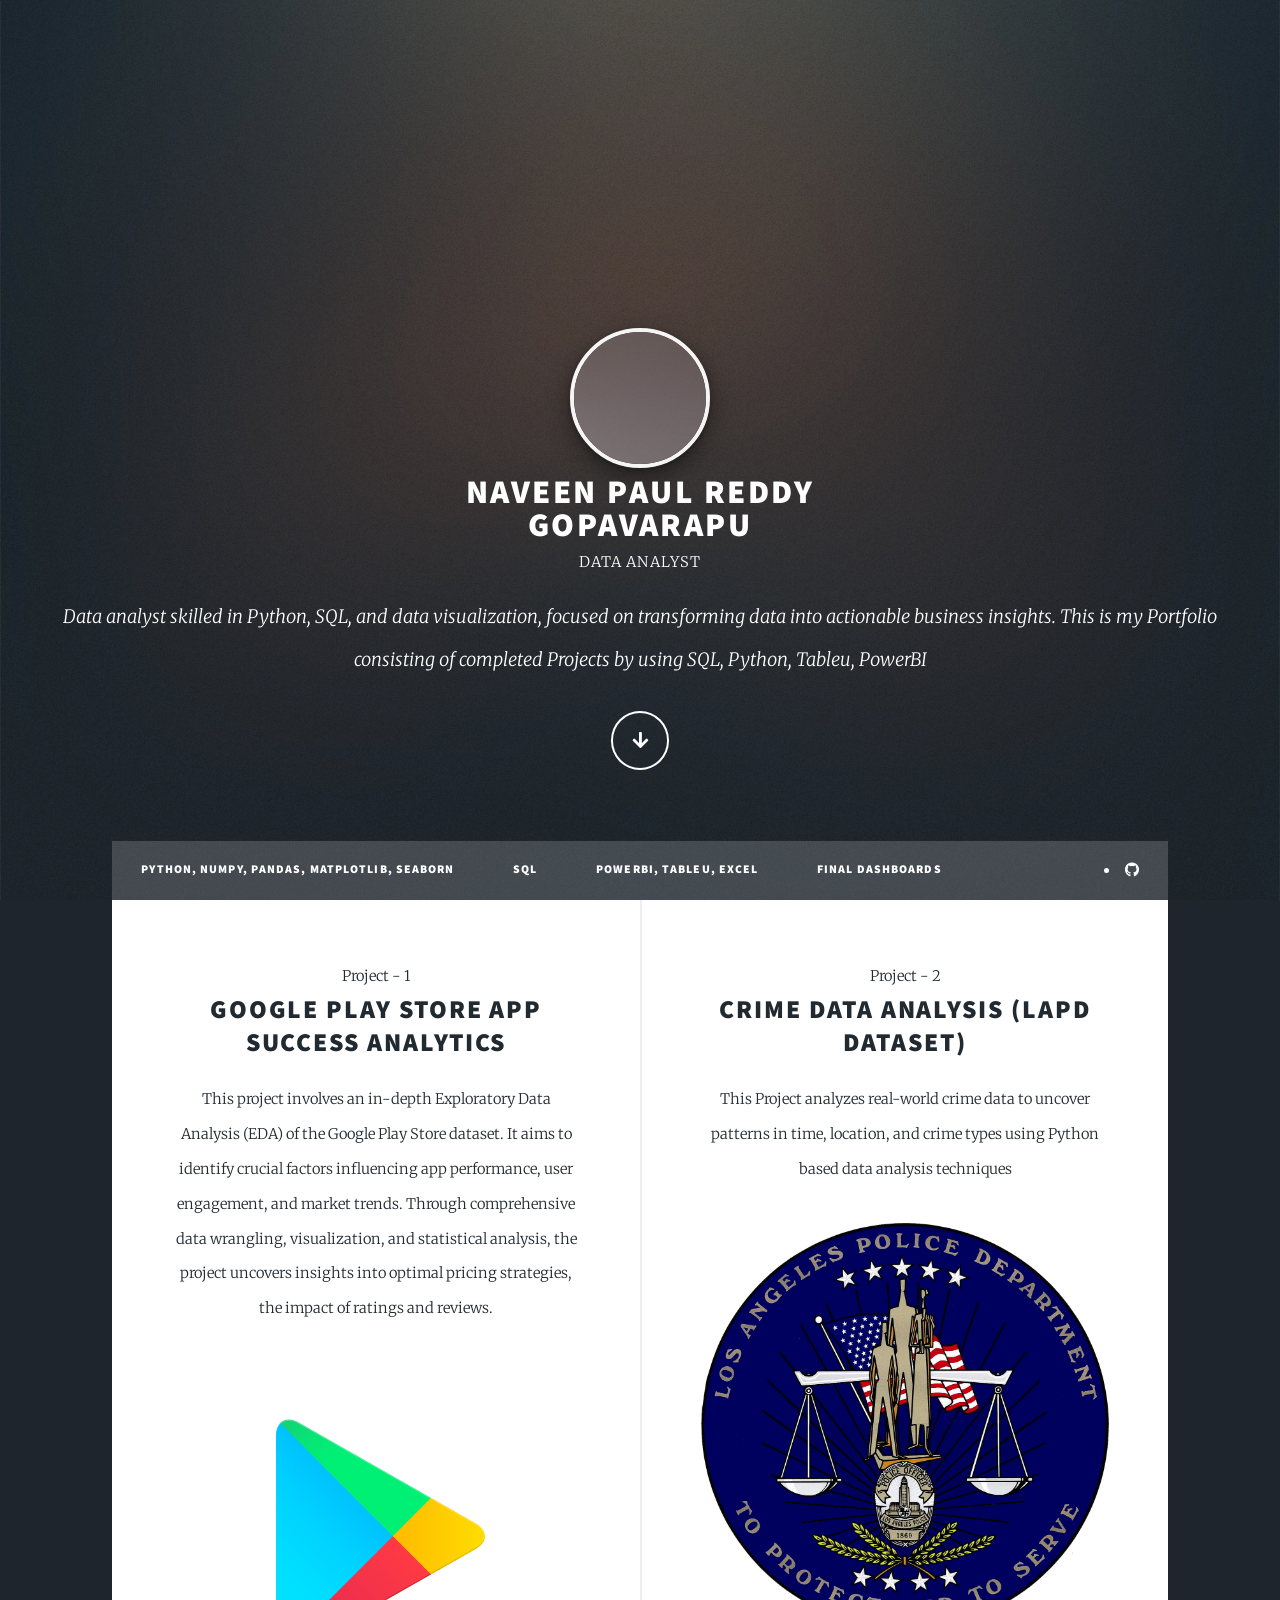
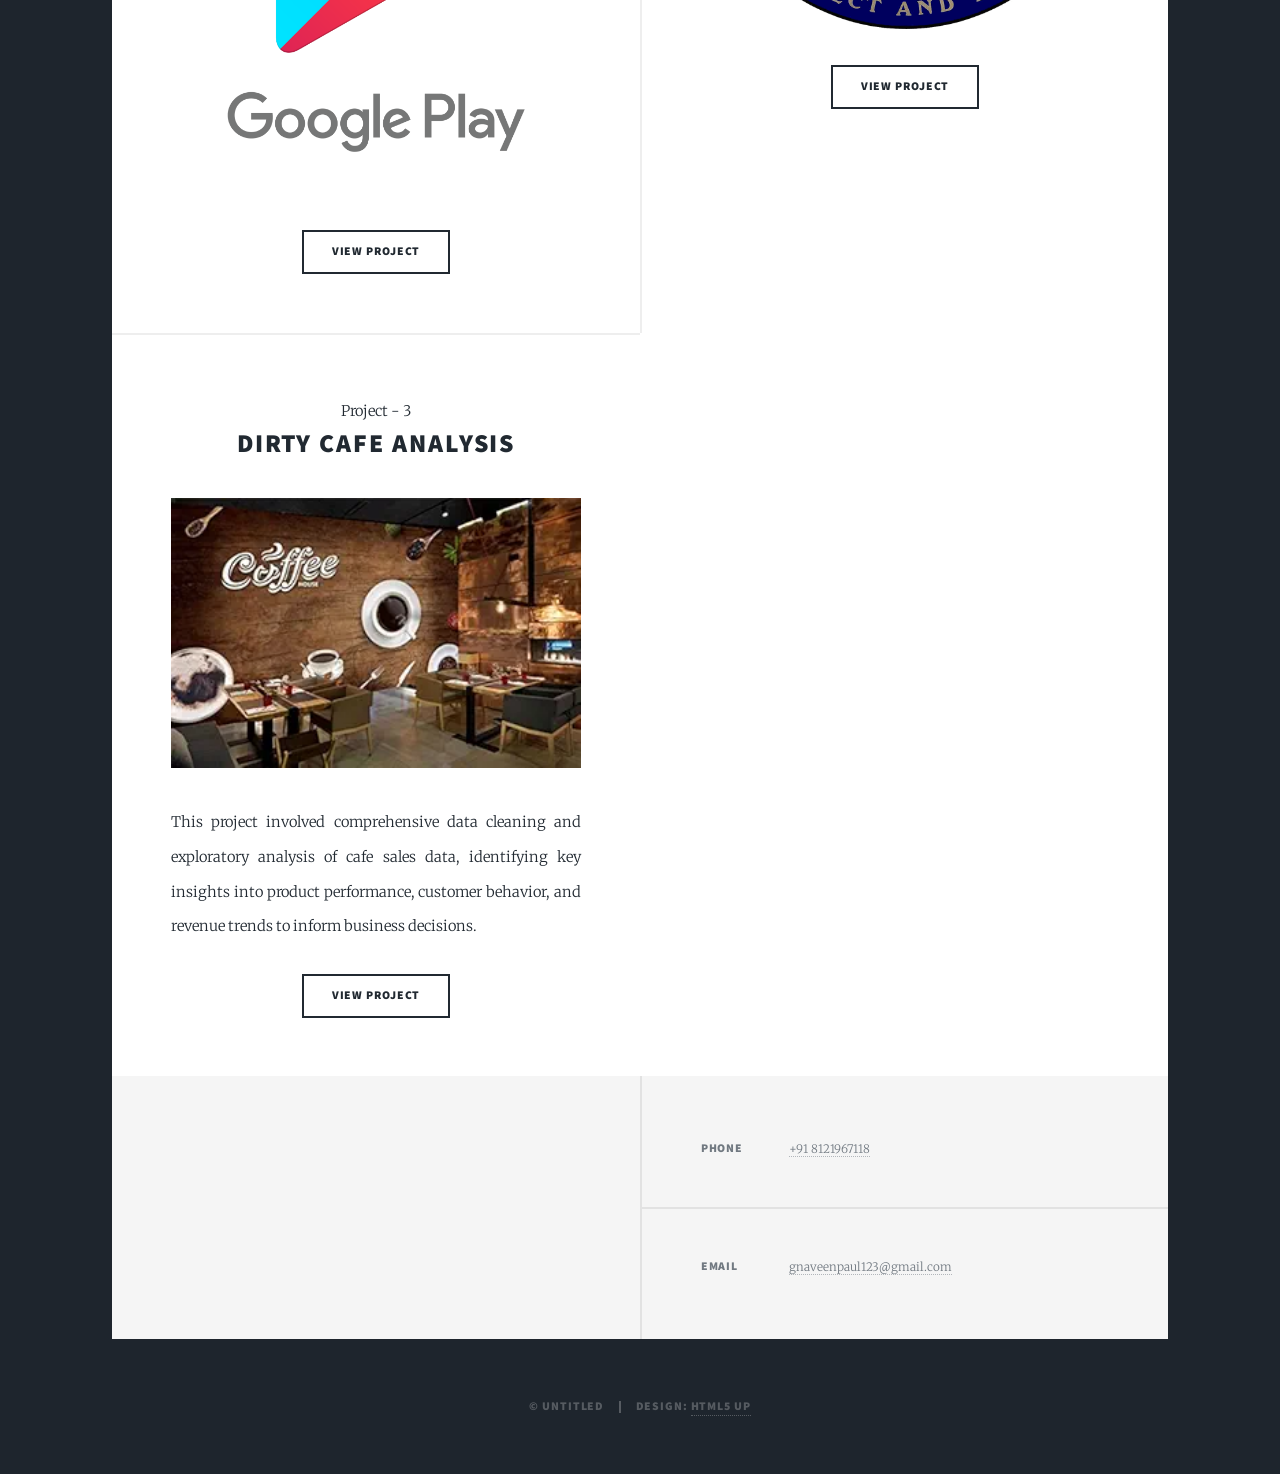
==== commit d24631df: "added profile pic" ====
--- a/index.html
+++ b/index.html
@@ -11,17 +11,28 @@
 		<meta name="viewport" content="width=device-width, initial-scale=1, user-scalable=no" />
 		<link rel="stylesheet" href="assets/css/main.css" />
 		<noscript><link rel="stylesheet" href="assets/css/noscript.css" /></noscript>
+
 	</head>
 	<body class="is-preload">
+		<!-- Welcome overlay shown on first load -->
+		<div id="welcome-overlay" role="dialog" aria-hidden="false">
+			<div class="welcome-message">Welcome</div>
+		</div>
+
+		
 
 		<!-- Wrapper -->
 			<div id="wrapper" class="fade-in">
 
 				<!-- Intro -->
 					<div id="intro">
-						<h1>Naveen Paul reddy<br />
-						Gopavarapu</h1>
-						<p>DATA ANALYST</p>
+						<div class="intro-top intro-stacked">
+							<img src="images/pic03.jpg" alt="Naveen Paul" class="intro-profile" />
+							<h1>Naveen Paul reddy<br />
+							Gopavarapu</h1>
+							<p class="role">DATA ANALYST</p>
+						</div>
+
 						<p>Data analyst skilled in Python, SQL, and data visualization, focused on transforming data into actionable business insights.
 							This is my Portfolio consisting of completed Projects by using SQL, Python, Tableu, PowerBI						</p>
 						<ul class="actions">
--- a/assets/css/main.css
+++ b/assets/css/main.css
@@ -1,10 +1,10 @@
 @import url(fontawesome-all.min.css);
 @import url("https://fonts.googleapis.com/css?family=Merriweather:300,700,300italic,700italic|Source+Sans+Pro:900");
 
-/*
-	Massively by HTML5 UP
-	html5up.net | @ajlkn
-	Free for personal and commercial use under the CCA 3.0 license (html5up.net/license)
+/*
+	Massively by HTML5 UP
+	html5up.net | @ajlkn
+	Free for personal and commercial use under the CCA 3.0 license (html5up.net/license)
 */
 
 html, body, div, span, applet, object,
@@ -3397,6 +3397,107 @@
 			text-align: center;
 		}
 
+/* Intro - stacked: profile image above name */
+#intro .intro-top {
+	display: flex;
+ 	flex-direction: column;
+ 	align-items: center;
+ 	width: 100%;
+ 	max-width: 900px;
+ 	margin: 0 auto 1.25rem;
+ 	text-align: center;
+}
+
+#intro .intro-top h1 {
+ 	font-size: 2.25rem;
+ 	line-height: 1;
+ 	margin: 0.5rem 0 0.25rem;
+}
+
+#intro .role {
+ 	font-size: 1rem;
+ 	margin: 0;
+ 	font-style: normal;
+ 	letter-spacing: 0.075em;
+ 	text-transform: uppercase;
+}
+
+#intro .intro-profile {
+ 	width: 140px;
+ 	height: 140px;
+ 	border-radius: 50%;
+ 	object-fit: cover;
+ 	border: 4px solid rgba(255,255,255,0.95);
+ 	box-shadow: 0 8px 24px rgba(0,0,0,0.45), 0 2px 6px rgba(0,0,0,0.25);
+	transition: transform 0.25s ease, box-shadow 0.25s ease;
+	/* subtle floating animation (faster/more noticeable) */
+	animation: intro-float 3s ease-in-out infinite;
+}
+
+#intro .intro-profile:hover {
+ 	transform: translateY(-4px);
+ 	box-shadow: 0 14px 34px rgba(0,0,0,0.5), 0 4px 10px rgba(0,0,0,0.3);
+}
+
+/* Pause float on hover so the lift feels crisp */
+#intro .intro-profile:hover {
+	animation-play-state: paused;
+}
+
+@keyframes intro-float {
+	0% { transform: translateY(0) scale(1); }
+	50% { transform: translateY(-10px) scale(1.04); }
+	100% { transform: translateY(0) scale(1); }
+}
+
+/* Respect reduced motion */
+@media (prefers-reduced-motion: reduce) {
+	#intro .intro-profile {
+		animation: none !important;
+		transition: transform 0.2s ease, box-shadow 0.2s ease;
+	}
+}
+
+
+@media screen and (max-width: 980px) {
+ 	#intro .intro-top { max-width: 100%; }
+ 	#intro .intro-profile { width: 120px; height: 120px; }
+ 	#intro .intro-top h1 { font-size: 1.9rem; }
+}
+
+/* Welcome overlay */
+#welcome-overlay {
+	position: fixed;
+	inset: 0;
+	display: flex;
+	align-items: center;
+	justify-content: center;
+	background: rgba(30,37,45,0.98);
+	z-index: 100000;
+	opacity: 1;
+	transition: opacity 0.1s ease;
+}
+
+#welcome-overlay.hidden {
+	opacity: 0;
+	pointer-events: none;
+}
+
+#welcome-overlay .welcome-message {
+	color: #ffffff;
+	font-size: 2.5rem;
+	font-weight: 900;
+	letter-spacing: 0.08em;
+	text-transform: uppercase;
+	animation: welcome-pop 0.12s cubic-bezier(.2,.9,.3,1);
+}
+
+@keyframes welcome-pop {
+	from { transform: scale(0.85); opacity: 0 }
+	to   { transform: scale(1); opacity: 1 }
+}
+
+
 		#intro + #header {
 			margin-top: -20rem;
 		}
@@ -3581,6 +3682,7 @@
 				color: #18bfef !important;
 			}
 
+
 		@media screen and (max-width: 980px) {
 
 			#header {
@@ -4686,4 +4788,16 @@
 			visibility: visible;
 		}
 
-	}+	}
+.profile-pic {
+  position: absolute;
+  top: 20px;
+  right: 20px;
+  width: 80px;
+  height: 80px;
+  border-radius: 50%;
+}
+
+header {
+  position: relative;
+}
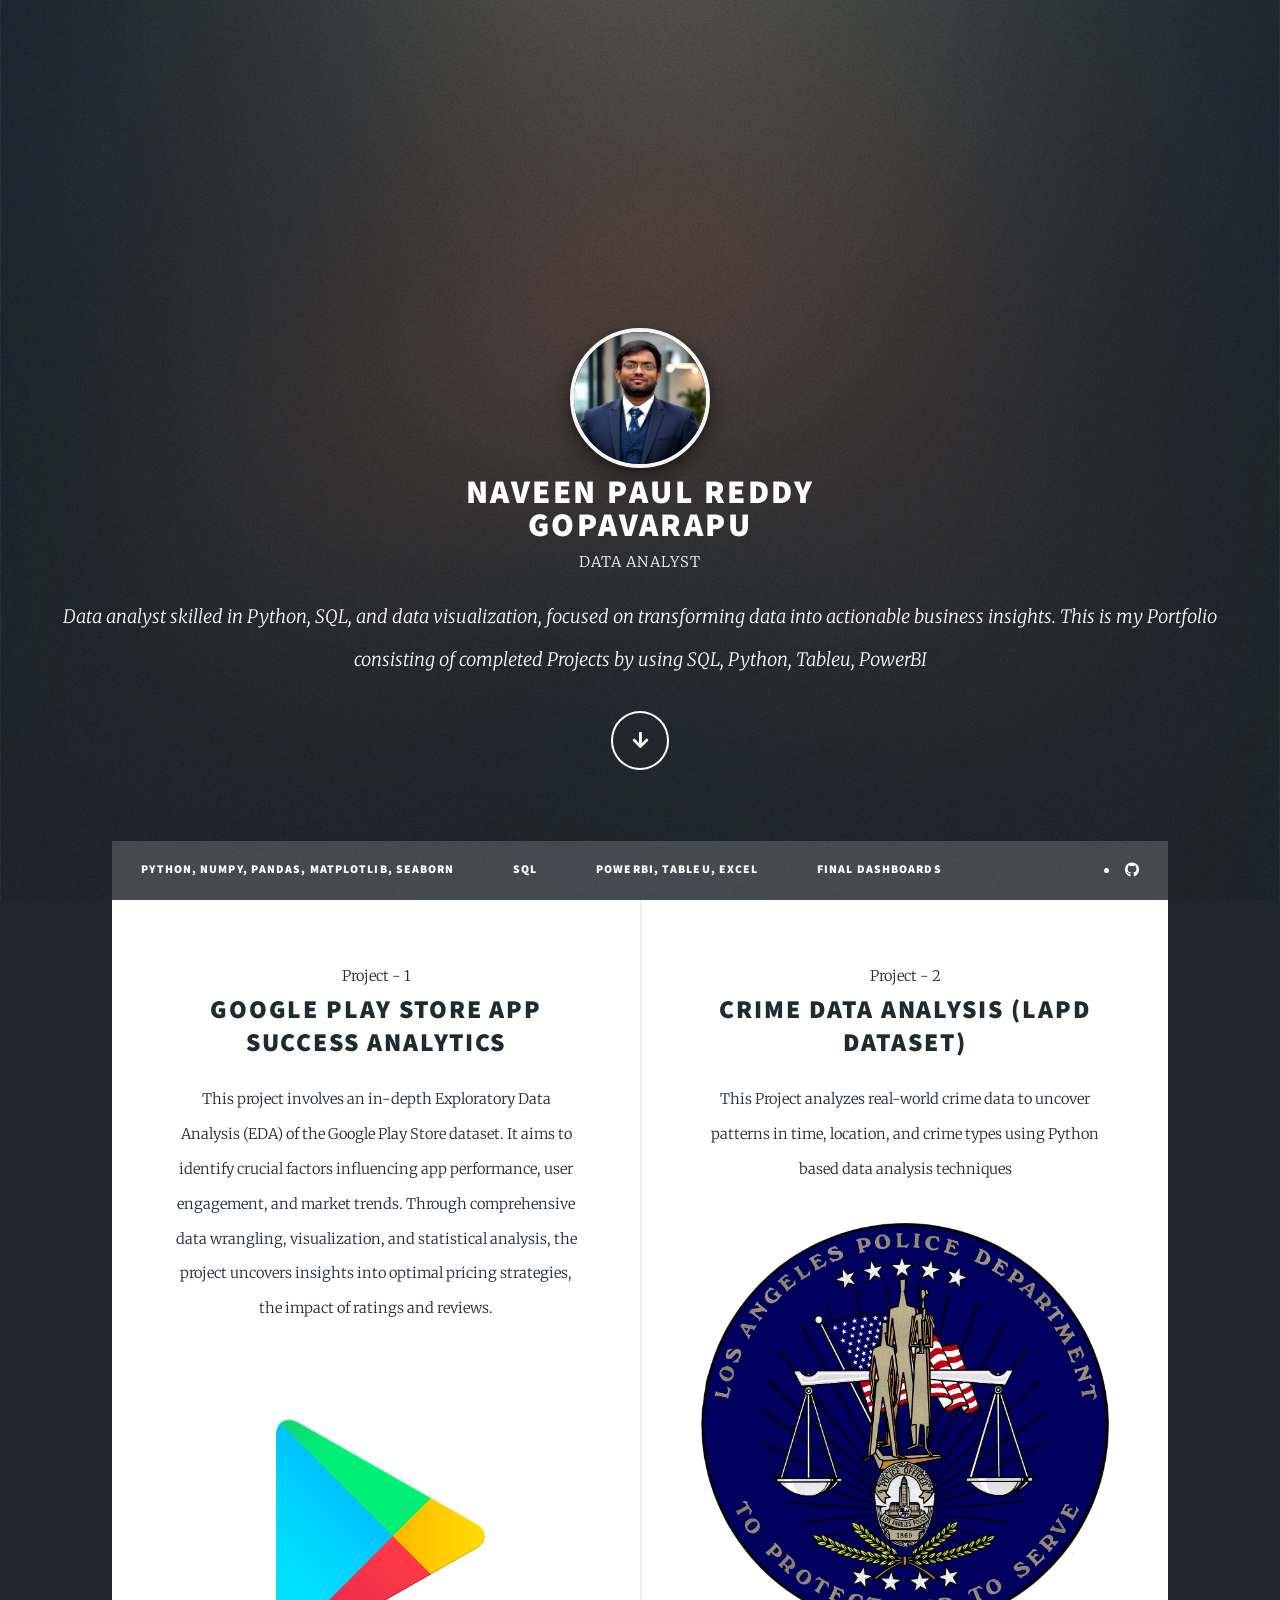
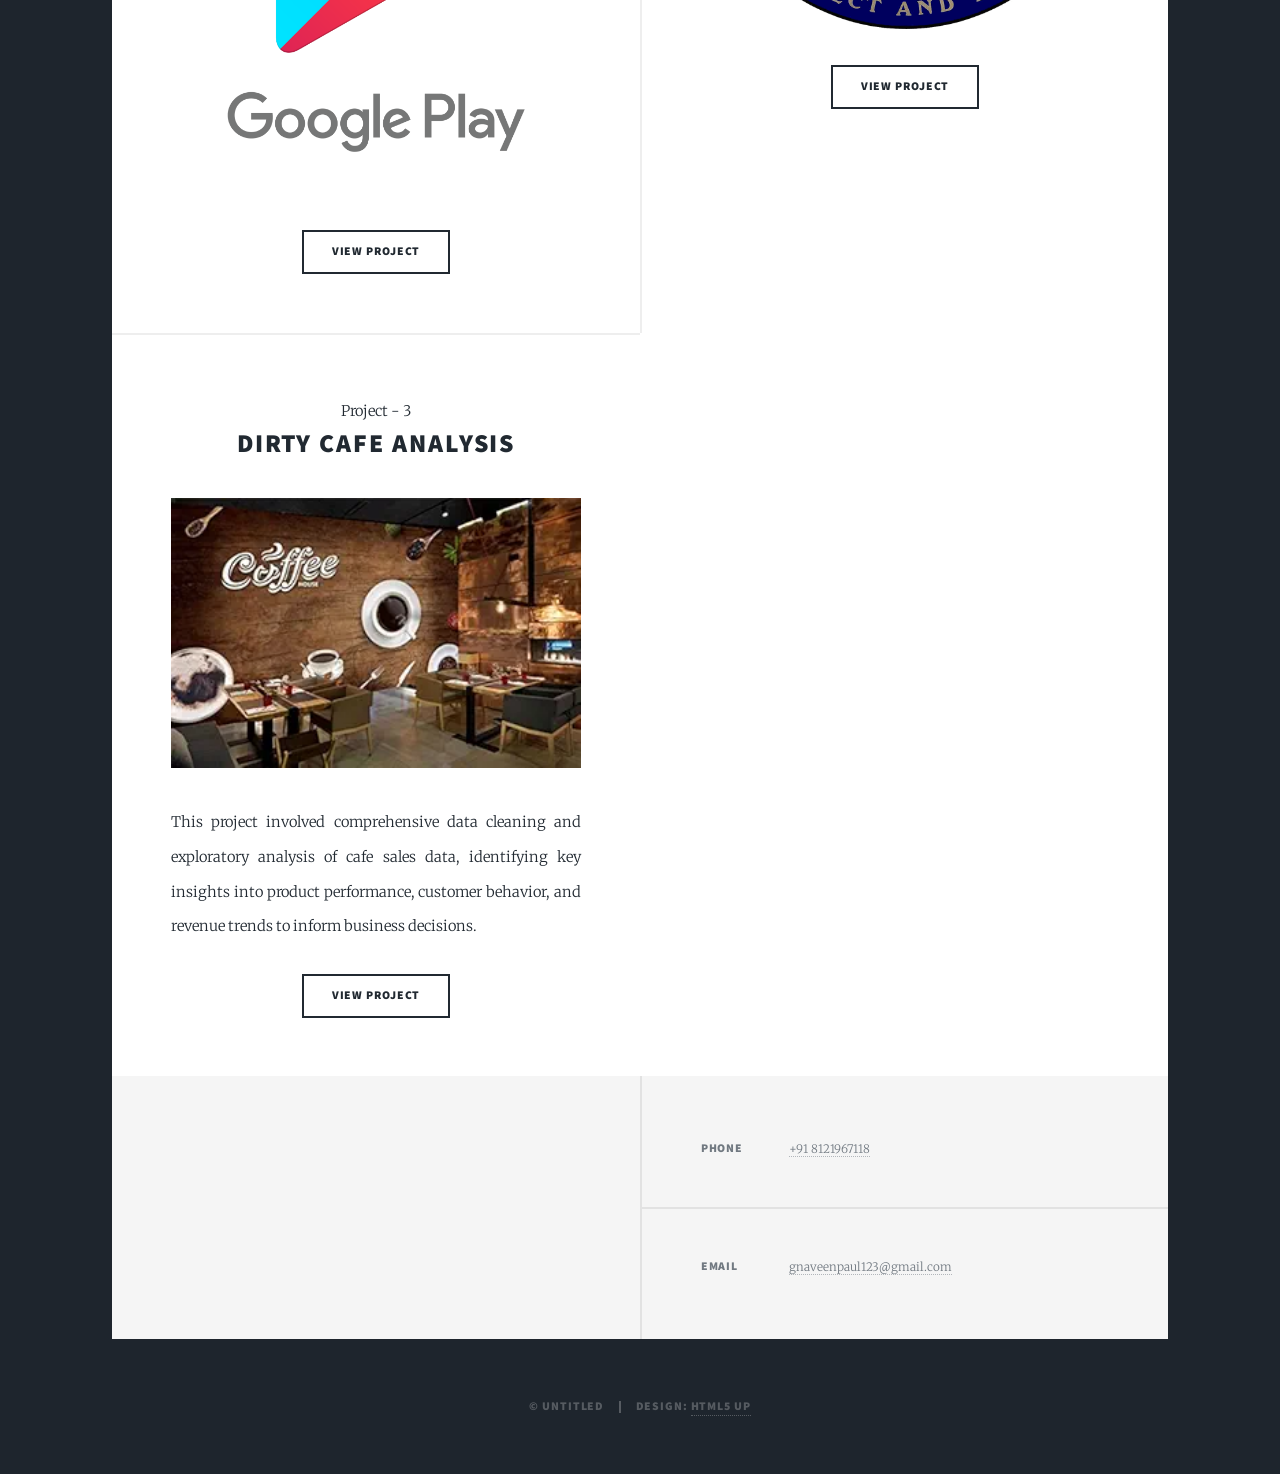
==== commit cdbd05c9: "updated" ====
--- a/index.html
+++ b/index.html
@@ -27,7 +27,7 @@
 				<!-- Intro -->
 					<div id="intro">
 						<div class="intro-top intro-stacked">
-							<img src="images/pic03.jpg" alt="Naveen Paul" class="intro-profile" />
+							<img src="images/naveen.png" alt="Naveen Paul" class="intro-profile" />
 							<h1>Naveen Paul reddy<br />
 							Gopavarapu</h1>
 							<p class="role">DATA ANALYST</p>
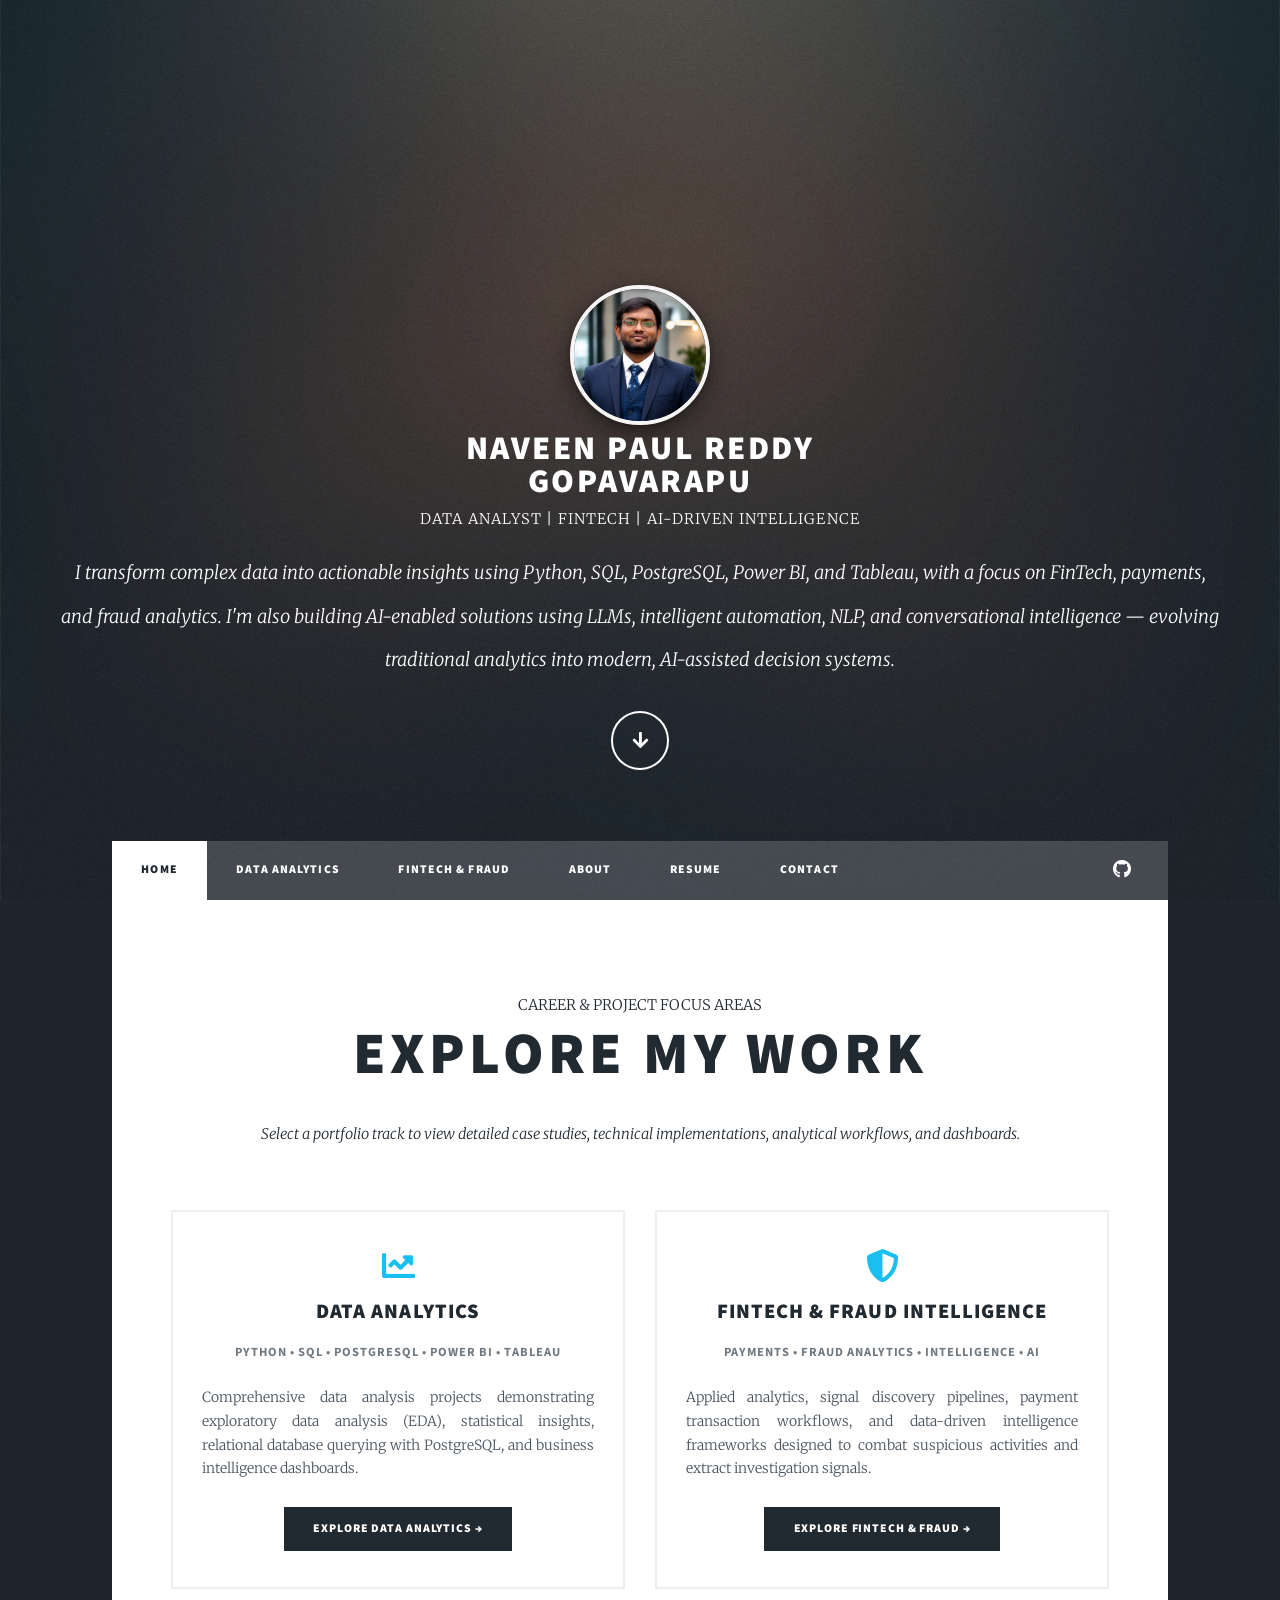
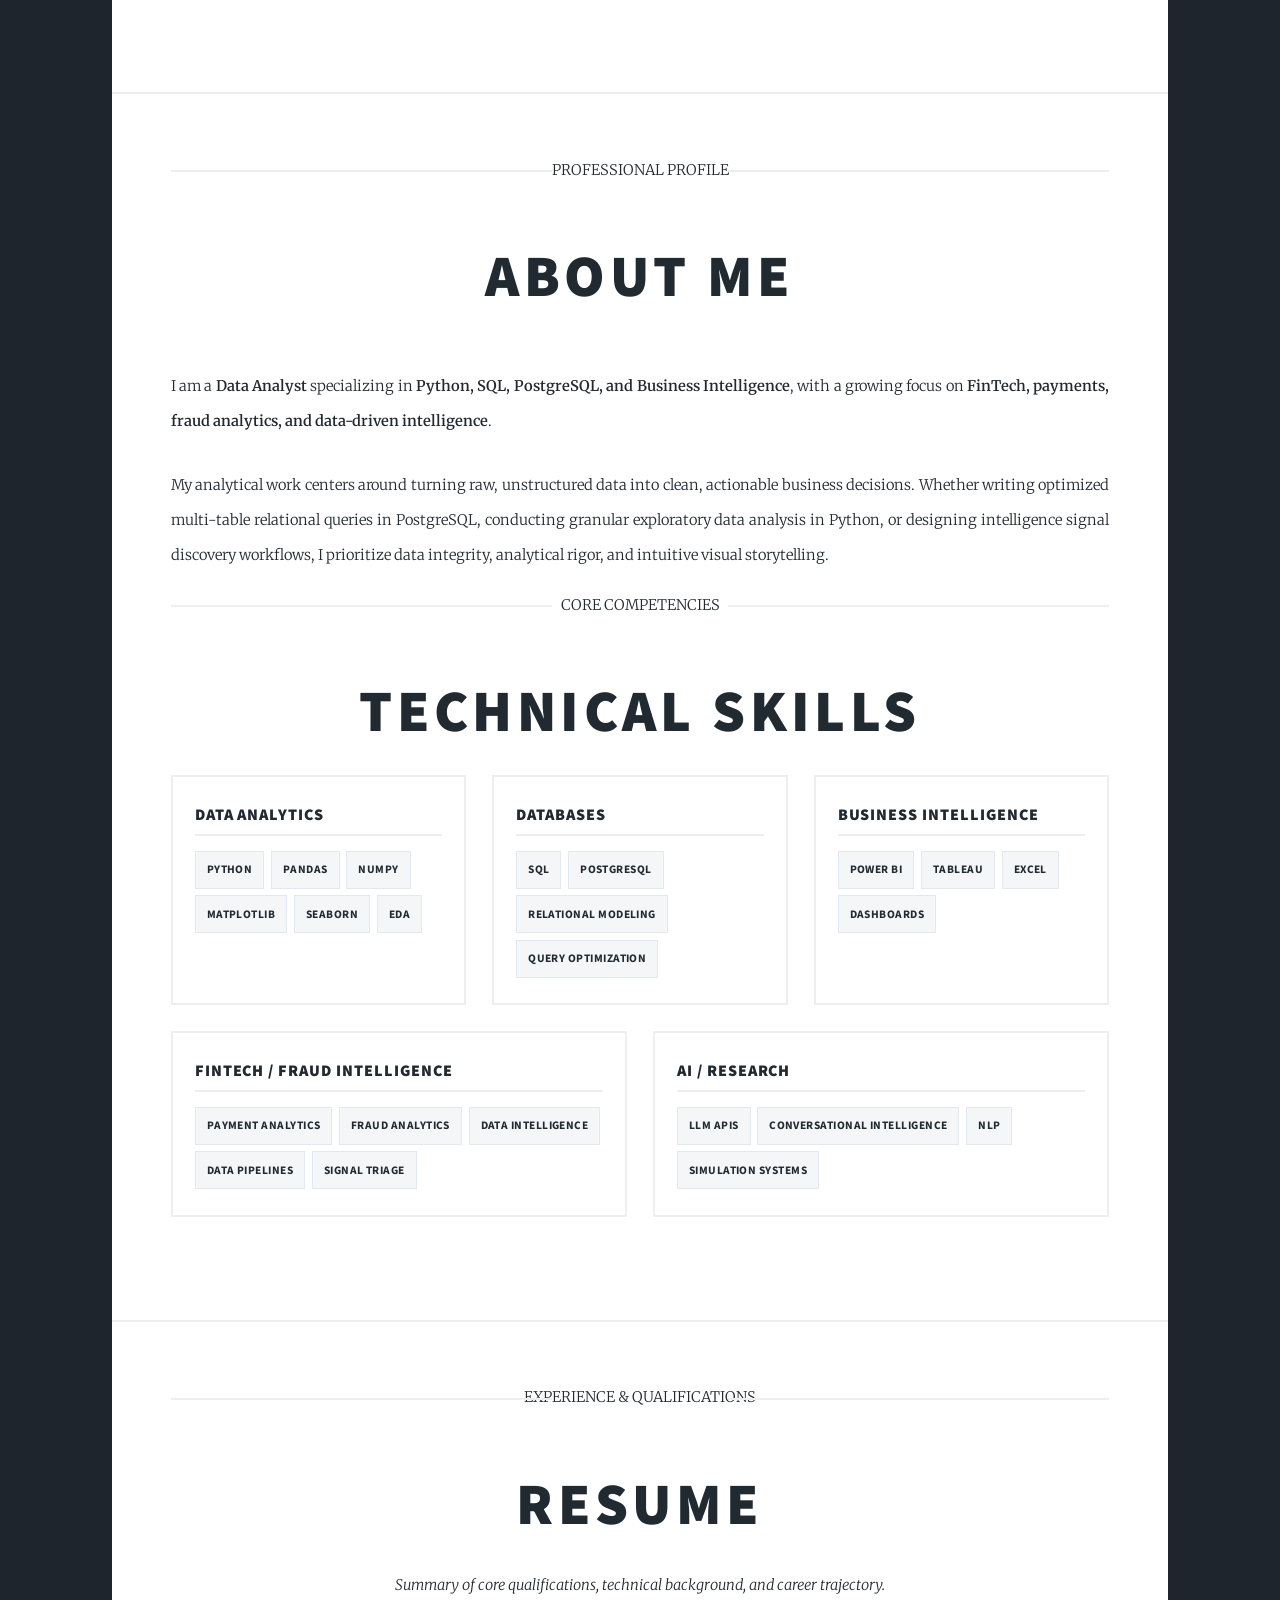
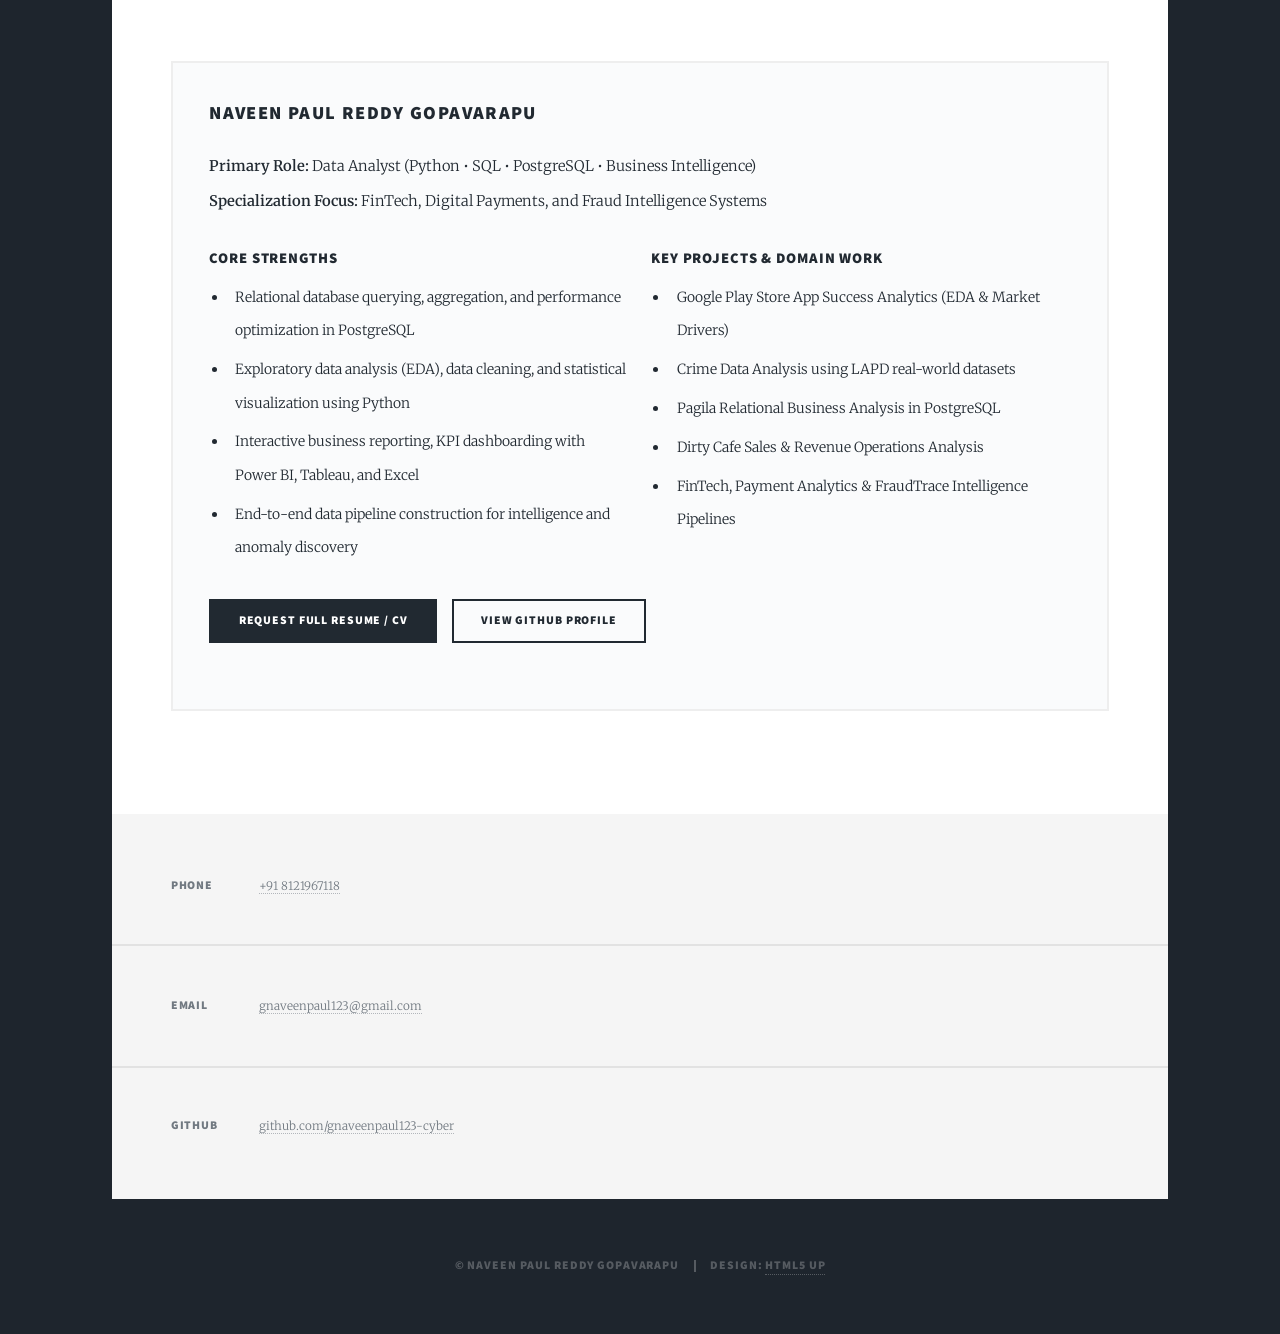
==== commit 4725ca28: "added two" ====
--- a/index.html
+++ b/index.html
@@ -6,7 +6,7 @@
 -->
 <html>
 	<head>
-		<title>PYTHON - Naveen Paul Reddy</title>
+		<title>Naveen Paul Reddy | DATA ANALYST | FINTECH | AI-DRIVEN INTELLIGENCE</title>
 		<meta charset="utf-8" />
 		<meta name="viewport" content="width=device-width, initial-scale=1, user-scalable=no" />
 		<link rel="stylesheet" href="assets/css/main.css" />
@@ -19,7 +19,7 @@
 			<div class="welcome-message">Welcome</div>
 		</div>
 
-		
+
 
 		<!-- Wrapper -->
 			<div id="wrapper" class="fade-in">
@@ -30,11 +30,10 @@
 							<img src="images/naveen.png" alt="Naveen Paul" class="intro-profile" />
 							<h1>Naveen Paul reddy<br />
 							Gopavarapu</h1>
-							<p class="role">DATA ANALYST</p>
+							<p class="role">DATA ANALYST | FINTECH | AI-DRIVEN INTELLIGENCE</p>
 						</div>
 
-						<p>Data analyst skilled in Python, SQL, and data visualization, focused on transforming data into actionable business insights.
-							This is my Portfolio consisting of completed Projects by using SQL, Python, Tableu, PowerBI						</p>
+						<p>I transform complex data into actionable insights using Python, SQL, PostgreSQL, Power BI, and Tableau, with a focus on FinTech, payments, and fraud analytics. I'm also building AI-enabled solutions using LLMs, intelligent automation, NLP, and conversational intelligence — evolving traditional analytics into modern, AI-assisted decision systems.</p>
 						<ul class="actions">
 							<li><a href="#header" class="button icon solid solo fa-arrow-down scrolly">Continue</a></li>
 						</ul>
@@ -42,153 +41,205 @@
 
 				<!-- Header -->
 					<header id="header">
-						<a href="index.html" class="logo">HOME</a>
+						<a href="index.html" class="logo">PORTFOLIO</a>
 					</header>
 
 				<!-- Nav -->
 					<nav id="nav">
 						<ul class="links">
-							<li><a href="index.html">Python, NumPy, pandas, matplotlib, seaborn</a></li>
-							<li><a href="generic.html">SQL</a></li>
-							<li><a href="elements.html">powerBI, Tableu, Excel</a></li>
-							<li><a href="total.html">FINAL DASHBOARDS</a></li>
+							<li class="active"><a href="index.html">HOME</a></li>
+							<li><a href="data-analytics.html">DATA ANALYTICS</a></li>
+							<li><a href="fintech-fraud.html">FINTECH &amp; FRAUD</a></li>
+							<li><a href="#about" class="scrolly">ABOUT</a></li>
+							<li><a href="#resume" class="scrolly">RESUME</a></li>
+							<li><a href="#contact" class="scrolly">CONTACT</a></li>
 						</ul>
-						<!--<ul class="icons">
-							<li><a href="#" class="icon brands fa-twitter"><span class="label">Twitter</span></a></li>
-							<li><a href="#" class="icon brands fa-facebook-f"><span class="label">Facebook</span></a></li>
-							<li><a href="#" class="icon brands fa-instagram"><span class="label">Instagram</span></a></li>-->
-							<li><a href="https://github.com/gnaveenpaul123-cyber" class="icon brands fa-github"><span class="label">GitHub</span></a></li>
+						<ul class="icons">
+							<li><a href="https://github.com/gnaveenpaul123-cyber" class="icon brands fa-github" target="_blank" rel="noopener noreferrer"><span class="label">GitHub</span></a></li>
 						</ul>
-					
 					</nav>
 
 				<!-- Main -->
 					<div id="main">
 
-						<!-- Featured Post 
-							<article class="post featured">
+						<!-- Section: Explore My Work -->
+							<section id="explore" class="post">
 								<header class="major">
-									<span class="date">March 20, 2026</span>
-									<h2><a href=""><br />
-									Google Play Store App Success Analytics</a></h2>
-									<p>This project involves an in-depth Exploratory Data Analysis (EDA) of the Google Play Store dataset. 
-										It aims to identify crucial factors influencing app performance, user engagement, and market trends. Through comprehensive data wrangling, visualization, and statistical analysis, the project uncovers insights into optimal pricing strategies, 
-										the impact of ratings and reviews, 
-										category-specific success drivers, and the role of content accessibility in maximizing app installs and overall market presence.</p>
-								</header>
-								<a href="https://github.com/gnaveenpaul123-cyber/crispy-tribble" class="image main"><img src="images/images.jpg" alt="" /></a>
-								<ul class="actions special">
-									<li><a href="https://github.com/gnaveenpaul123-cyber/crispy-tribble" class="button large">View Project</a></li>
-								</ul>
-							</article> -->
-
-						<!-- Posts -->
-							<section class="posts">
-								<article>
-									<header>
-										<span class="text">Project - 1</span>
-										<h2><a href="https://github.com/gnaveenpaul123-cyber/crispy-tribble">Google Play Store App Success Analytics</a></h2>
-										This project involves an in-depth Exploratory Data Analysis (EDA) of the Google Play Store dataset. 
-										It aims to identify crucial factors influencing app performance, user engagement, and market trends. Through comprehensive data wrangling, visualization, and statistical analysis, the project uncovers insights into optimal pricing strategies, 
-										the impact of ratings and reviews.</a></h2>
-									</header>
-									<a href="https://github.com/gnaveenpaul123-cyber/crispy-tribble" class="image fit"><img src="images/playstore.jpg" alt="" /></a>
-									<p></p>
-									<ul class="actions special">
-										<li><a href="https://github.com/gnaveenpaul123-cyber/crispy-tribble" class="button">VIEW PROJECT</a></li>
+									<span class="focus-area-model">CAREER &amp; PROJECT FOCUS AREAS</span>
+									<h2>EXPLORE MY WORK</h2>
+									<p>Select a portfolio track to view detailed case studies, technical implementations, analytical workflows, and dashboards.</p>
+								</header>
+
+								<div class="explore-grid">
+									<!-- Track 1: Data Analytics -->
+									<div class="explore-card">
+										<div>
+											<i class="explore-icon fas fa-chart-line"></i>
+											<h3>DATA ANALYTICS</h3>
+											<div class="explore-meta">Python &bull; SQL &bull; PostgreSQL &bull; Power BI &bull; Tableau</div>
+											<p>Comprehensive data analysis projects demonstrating exploratory data analysis (EDA), statistical insights, relational database querying with PostgreSQL, and business intelligence dashboards.</p>
+										</div>
+										<ul class="actions special">
+											<li><a href="data-analytics.html" class="button primary">Explore Data Analytics &rarr;</a></li>
+										</ul>
+									</div>
+
+									<!-- Track 2: FinTech & Fraud Intelligence -->
+									<div class="explore-card">
+										<div>
+											<i class="explore-icon fas fa-shield-alt"></i>
+											<h3>FINTECH &amp; FRAUD INTELLIGENCE</h3>
+											<div class="explore-meta">Payments &bull; Fraud Analytics &bull; Intelligence &bull; AI</div>
+											<p>Applied analytics, signal discovery pipelines, payment transaction workflows, and data-driven intelligence frameworks designed to combat suspicious activities and extract investigation signals.</p>
+										</div>
+										<ul class="actions special">
+											<li><a href="fintech-fraud.html" class="button primary">Explore FinTech &amp; Fraud &rarr;</a></li>
+										</ul>
+									</div>
+								</div>
+							</section>
+
+						<!-- Section: About & Positioning -->
+							<section id="about" class="post">
+								<header class="major">
+									<span class="date">PROFESSIONAL PROFILE</span>
+									<h2>ABOUT ME</h2>
+								</header>
+								<p>I am a <strong>Data Analyst</strong> specializing in <strong>Python, SQL, PostgreSQL, and Business Intelligence</strong>, with a growing focus on <strong>FinTech, payments, fraud analytics, and data-driven intelligence</strong>.</p>
+								<p>My analytical work centers around turning raw, unstructured data into clean, actionable business decisions. Whether writing optimized multi-table relational queries in PostgreSQL, conducting granular exploratory data analysis in Python, or designing intelligence signal discovery workflows, I prioritize data integrity, analytical rigor, and intuitive visual storytelling.</p>
+
+								<!-- Technical Skills Breakdown -->
+								<header class="major" style="margin-top: 3rem; margin-bottom: 2rem;">
+									<span class="date">CORE COMPETENCIES</span>
+									<h2>TECHNICAL SKILLS</h2>
+								</header>
+
+								<div class="skills-container">
+									<!-- Category 1 -->
+									<div class="skill-category-card">
+										<h3>Data Analytics</h3>
+										<ul class="skill-tag-list">
+											<li class="skill-tag">Python</li>
+											<li class="skill-tag">Pandas</li>
+											<li class="skill-tag">NumPy</li>
+											<li class="skill-tag">Matplotlib</li>
+											<li class="skill-tag">Seaborn</li>
+											<li class="skill-tag">EDA</li>
+										</ul>
+									</div>
+
+									<!-- Category 2 -->
+									<div class="skill-category-card">
+										<h3>Databases</h3>
+										<ul class="skill-tag-list">
+											<li class="skill-tag">SQL</li>
+											<li class="skill-tag">PostgreSQL</li>
+											<li class="skill-tag">Relational Modeling</li>
+											<li class="skill-tag">Query Optimization</li>
+										</ul>
+									</div>
+
+									<!-- Category 3 -->
+									<div class="skill-category-card">
+										<h3>Business Intelligence</h3>
+										<ul class="skill-tag-list">
+											<li class="skill-tag">Power BI</li>
+											<li class="skill-tag">Tableau</li>
+											<li class="skill-tag">Excel</li>
+											<li class="skill-tag">Dashboards</li>
+										</ul>
+									</div>
+
+									<!-- Category 4 -->
+									<div class="skill-category-card">
+										<h3>FinTech / Fraud Intelligence</h3>
+										<ul class="skill-tag-list">
+											<li class="skill-tag">Payment Analytics</li>
+											<li class="skill-tag">Fraud Analytics</li>
+											<li class="skill-tag">Data Intelligence</li>
+											<li class="skill-tag">Data Pipelines</li>
+											<li class="skill-tag">Signal Triage</li>
+										</ul>
+									</div>
+
+									<!-- Category 5 -->
+									<div class="skill-category-card">
+										<h3>AI / Research</h3>
+										<ul class="skill-tag-list">
+											<li class="skill-tag">LLM APIs</li>
+											<li class="skill-tag">Conversational Intelligence</li>
+											<li class="skill-tag">NLP</li>
+											<li class="skill-tag">Simulation Systems</li>
+										</ul>
+									</div>
+								</div>
+							</section>
+
+						<!-- Section: Resume -->
+							<section id="resume" class="post">
+								<header class="major">
+									<span class="date">EXPERIENCE &amp; QUALIFICATIONS</span>
+									<h2>RESUME</h2>
+									<p>Summary of core qualifications, technical background, and career trajectory.</p>
+								</header>
+
+								<div class="resume-card">
+									<h3>Naveen Paul Reddy Gopavarapu</h3>
+									<p><strong>Primary Role:</strong> Data Analyst (Python &bull; SQL &bull; PostgreSQL &bull; Business Intelligence)<br />
+									<strong>Specialization Focus:</strong> FinTech, Digital Payments, and Fraud Intelligence Systems</p>
+
+									<div class="resume-highlights">
+										<div class="resume-col">
+											<h4>Core Strengths</h4>
+											<ul>
+												<li>Relational database querying, aggregation, and performance optimization in PostgreSQL</li>
+												<li>Exploratory data analysis (EDA), data cleaning, and statistical visualization using Python</li>
+												<li>Interactive business reporting, KPI dashboarding with Power BI, Tableau, and Excel</li>
+												<li>End-to-end data pipeline construction for intelligence and anomaly discovery</li>
+											</ul>
+										</div>
+										<div class="resume-col">
+											<h4>Key Projects &amp; Domain Work</h4>
+											<ul>
+												<li>Google Play Store App Success Analytics (EDA &amp; Market Drivers)</li>
+												<li>Crime Data Analysis using LAPD real-world datasets</li>
+												<li>Pagila Relational Business Analysis in PostgreSQL</li>
+												<li>Dirty Cafe Sales &amp; Revenue Operations Analysis</li>
+												<li>FinTech, Payment Analytics &amp; FraudTrace Intelligence Pipelines</li>
+											</ul>
+										</div>
+									</div>
+
+									<ul class="actions">
+										<li><a href="mailto:gnaveenpaul123@gmail.com?subject=Resume%20Request%20-%20Naveen%20Paul%20Reddy" class="button primary">Request Full Resume / CV</a></li>
+										<li><a href="https://github.com/gnaveenpaul123-cyber" class="button" target="_blank" rel="noopener noreferrer">View GitHub Profile</a></li>
 									</ul>
-								</article>
-								<article>
-									<header>
-										<span class="text">Project - 2</span>
-										<h2><a href="https://github.com/gnaveenpaul123-cyber/pro_2">Crime Data Analysis (LAPD Dataset)</a></h2>
-										This Project analyzes real-world crime data to uncover patterns in time, location, and crime types using Python
-									based data analysis techniques</a></h2>
-									</header>
-									<a href="https://github.com/gnaveenpaul123-cyber/pro_2" class="image fit"><img src="images/LAPD2.jpg" alt="" /></a>
-									<p></p>
-									<ul class="actions special">
-										<li><a href="https://github.com/gnaveenpaul123-cyber/pro_2" class="button">VIEW PROJECT</a></li>
-									</ul>
-								</article>
-								<article>
-									<header>
-										<span class="text">Project - 3</span>
-										<h2><a href="https://github.com/gnaveenpaul123-cyber/Project-3/tree/main">Dirty Cafe Analysis</a></h2>
-										</a></h2>
-									</header>
-									<a href="https://github.com/gnaveenpaul123-cyber/Project-3/tree/main" class="image fit"><img src="images/coffee.jpg" alt="" /></a>
-									<p>This project involved comprehensive data cleaning and exploratory analysis of cafe sales data, identifying key insights into product performance, customer behavior, and revenue trends to inform business decisions.</p>
-									<ul class="actions special">
-										<li><a href="https://github.com/gnaveenpaul123-cyber/Project-3/tree/main" class="button">VIEW PROJECT</a></li>
-									</ul>
-								</article>
-							<!--<article>
-									<header>
-										<span class="text">Project - 4</span>
-										<h2><a href="#">Tempus sed<br />
-										nulla imperdiet</a></h2>
-									</header>
-									<a href="#" class="image fit"><img src="images/pic05.jpg" alt="" /></a>
-									<p>Donec eget ex magna. Interdum et malesuada fames ac ante ipsum primis in faucibus. Pellentesque venenatis dolor imperdiet dolor mattis sagittis magna etiam.</p>
-									<ul class="actions special">
-										<li><a href="#" class="button">Full Story</a></li>
-									</ul>
-								</article>
-								<article>
-									<header>
-										<span class="text">Project - 5</span>
-										<h2><a href="#">Odio magna<br />
-										sed consectetur</a></h2>
-									</header>
-									<a href="#" class="image fit"><img src="images/pic06.jpg" alt="" /></a>
-									<p>Donec eget ex magna. Interdum et malesuada fames ac ante ipsum primis in faucibus. Pellentesque venenatis dolor imperdiet dolor mattis sagittis magna etiam.</p>
-									<ul class="actions special">
-										<li><a href="#" class="button">Full Story</a></li>
-									</ul>
-								</article>
-								<article>
-									<header>
-										<span class="date">April 7, 2017</span>
-										<h2><a href="#">Augue lorem<br />
-										primis vestibulum</a></h2>
-									</header>
-									<a href="#" class="image fit"><img src="images/pic07.jpg" alt="" /></a>
-									<p>Donec eget ex magna. Interdum et malesuada fames ac ante ipsum primis in faucibus. Pellentesque venenatis dolor imperdiet dolor mattis sagittis magna etiam.</p>
-									<ul class="actions special">
-										<li><a href="#" class="button">Full Story</a></li>
-									</ul>
-								</article>
-							</section>-->
-
-						<!-- Footer -->
-							<footer>
-					
-							</footer>
+								</div>
+							</section>
 
 					</div>
 
 				<!-- Footer -->
 					<footer id="footer">
-						<section>
-							</form>
-						</section>
-						<section class="split contact">
+						<section class="split contact" id="contact">
 							<section>
 								<h3>Phone</h3>
 								<p><a href="tel:+918121967118">+91 8121967118</a></p>
 							</section>
 							<section>
 								<h3>Email</h3>
-								<p><a href="mailto: gnaveenpaul123@gmail.com">gnaveenpaul123@gmail.com</a></p>
-							</section>
-						
+								<p><a href="mailto:gnaveenpaul123@gmail.com">gnaveenpaul123@gmail.com</a></p>
+							</section>
+							<section>
+								<h3>GitHub</h3>
+								<p><a href="https://github.com/gnaveenpaul123-cyber" target="_blank" rel="noopener noreferrer">github.com/gnaveenpaul123-cyber</a></p>
+							</section>
 						</section>
 					</footer>
 
 				<!-- Copyright -->
 					<div id="copyright">
-						<ul><li>&copy; Untitled</li><li>Design: <a href="https://html5up.net">HTML5 UP</a></li></ul>
+						<ul><li>&copy; Naveen Paul Reddy Gopavarapu</li><li>Design: <a href="https://html5up.net">HTML5 UP</a></li></ul>
 					</div>
 
 			</div>
--- a/assets/css/main.css
+++ b/assets/css/main.css
@@ -3224,7 +3224,7 @@
 		transition: opacity 0.5s ease;
 		position: relative;
 		z-index: 1;
-		overflow: hidden;
+		overflow-x: clip;
 	}
 
 		#wrapper > .bg {
@@ -4722,7 +4722,6 @@
 			right: 0;
 			text-align: right;
 			top: 0;
-			vertical-align: middle;
 			width: 7rem;
 		}
 
@@ -4800,4 +4799,486 @@
 
 header {
   position: relative;
+}
+/* ==========================================================================
+   Custom Portfolio Reorganization Styles
+   (Career Areas, Project Meta, Status Badges, Skills Grid)
+   ========================================================================== */
+
+/* Explore My Work / Career Area Cards */
+.explore-grid {
+	display: -moz-flex;
+	display: -webkit-flex;
+	display: -ms-flex;
+	display: flex;
+	-moz-flex-wrap: wrap;
+	-webkit-flex-wrap: wrap;
+	-ms-flex-wrap: wrap;
+	flex-wrap: wrap;
+	margin: 0 0 3rem 0;
+	gap: 2rem;
+}
+
+.explore-card {
+	-moz-flex: 1 1 calc(50% - 1rem);
+	-webkit-flex: 1 1 calc(50% - 1rem);
+	-ms-flex: 1 1 calc(50% - 1rem);
+	flex: 1 1 calc(50% - 1rem);
+	min-width: 280px;
+	border: solid 2px #eeeeee;
+	padding: 2.5rem 2rem;
+	text-align: center;
+	display: -moz-flex;
+	display: -webkit-flex;
+	display: -ms-flex;
+	display: flex;
+	-moz-flex-direction: column;
+	-webkit-flex-direction: column;
+	-ms-flex-direction: column;
+	flex-direction: column;
+	-moz-justify-content: space-between;
+	-webkit-justify-content: space-between;
+	-ms-justify-content: space-between;
+	justify-content: space-between;
+	background: #ffffff;
+	transition: transform 0.2s ease, border-color 0.2s ease, box-shadow 0.2s ease;
+}
+
+.explore-card:hover {
+	transform: translateY(-4px);
+	border-color: #18bfef;
+	box-shadow: 0 10px 24px rgba(0, 0, 0, 0.06);
+}
+
+.explore-card .explore-icon {
+	font-size: 2.25rem;
+	color: #18bfef;
+	margin-bottom: 1rem;
+	display: inline-block;
+}
+
+.explore-card h3 {
+	font-size: 1.4rem;
+	margin-bottom: 0.75rem;
+	letter-spacing: 0.05em;
+	text-transform: uppercase;
+}
+
+.explore-card .explore-meta {
+	font-family: "Source Sans Pro", Helvetica, sans-serif;
+	font-size: 0.85rem;
+	font-weight: 700;
+	letter-spacing: 0.08em;
+	text-transform: uppercase;
+	color: #717981;
+	margin-bottom: 1.25rem;
+}
+
+.explore-card p {
+	font-size: 0.95rem;
+	line-height: 1.7;
+	color: #4a545e;
+	margin-bottom: 1.75rem;
+}
+
+.explore-card .actions {
+	margin-bottom: 0;
+}
+
+@media screen and (max-width: 736px) {
+	.explore-grid {
+		flex-direction: column;
+		gap: 1.5rem;
+	}
+	.explore-card {
+		flex: 1 1 100%;
+		padding: 2rem 1.5rem;
+	}
+}
+
+/* Sticky Category Filter Bar for Data Analytics */
+.category-sticky-wrapper {
+	position: -webkit-sticky;
+	position: sticky;
+	top: 0;
+	z-index: 100;
+	background: #ffffff;
+	border-bottom: solid 2px #eeeeee;
+	padding: 1rem 1rem 0.85rem 1rem;
+	margin: 0 -4rem 2rem -4rem;
+	box-shadow: 0 4px 14px rgba(0, 0, 0, 0.05);
+	transition: all 0.25s ease;
+}
+
+.category-sticky-wrapper .category-nav {
+	display: -moz-flex;
+	display: -webkit-flex;
+	display: -ms-flex;
+	display: flex;
+	-moz-flex-wrap: wrap;
+	-webkit-flex-wrap: wrap;
+	-ms-flex-wrap: wrap;
+	flex-wrap: wrap;
+	-moz-justify-content: center;
+	-webkit-justify-content: center;
+	-ms-justify-content: center;
+	justify-content: center;
+	gap: 0.6rem;
+	list-style: none;
+	padding: 0;
+	margin: 0;
+}
+
+.category-sticky-wrapper .category-nav li a {
+	display: inline-block;
+	border: solid 2px #212931;
+	background: #ffffff;
+	padding: 0.5rem 1.25rem;
+	font-family: "Source Sans Pro", Helvetica, sans-serif;
+	font-size: 0.8rem;
+	font-weight: 900;
+	letter-spacing: 0.08em;
+	text-transform: uppercase;
+	color: #212931;
+	transition: all 0.2s ease;
+	line-height: 1.4;
+}
+
+.category-sticky-wrapper .category-nav li a:hover {
+	border-color: #18bfef;
+	background-color: #18bfef;
+	color: #ffffff !important;
+	box-shadow: 0 3px 10px rgba(24, 191, 239, 0.3);
+}
+
+@media screen and (max-width: 980px) {
+	.category-sticky-wrapper {
+		margin: 0 -2.5rem 1.5rem -2.5rem;
+		padding: 0.85rem 0.5rem;
+	}
+}
+
+@media screen and (max-width: 736px) {
+	.category-sticky-wrapper {
+		margin: 0 -2rem 1.25rem -2rem;
+		padding: 0.75rem 0.5rem;
+	}
+	.category-sticky-wrapper .category-nav {
+		gap: 0.4rem;
+	}
+	.category-sticky-wrapper .category-nav li {
+		flex: 1 1 calc(50% - 0.5rem);
+		text-align: center;
+	}
+	.category-sticky-wrapper .category-nav li a {
+		width: 100%;
+		padding: 0.45rem 0.5rem;
+		font-size: 0.7rem;
+		letter-spacing: 0.04em;
+	}
+}
+
+/* Category Section Header */
+.category-heading {
+	padding: 3rem 0 1.5rem 0 !important;
+	border-top: solid 2px #eeeeee;
+	margin-top: 2rem;
+	text-align: center;
+	scroll-margin-top: 5.5rem;
+}
+
+.category-heading:first-of-type {
+	border-top: 0;
+	margin-top: 0;
+	padding-top: 1rem !important;
+}
+
+.category-heading h3 {
+	font-size: 1.5rem;
+	letter-spacing: 0.08em;
+	text-transform: uppercase;
+	margin-bottom: 0.5rem;
+}
+
+.category-heading p {
+	font-size: 0.95rem;
+	font-style: italic;
+	color: #717981;
+	margin-bottom: 0;
+}
+
+/* Consistent Project Card Meta Elements */
+.project-meta {
+	display: block;
+	margin: 0.75rem 0 1.25rem 0;
+	text-align: left;
+}
+
+.project-meta-row {
+	display: -moz-flex;
+	display: -webkit-flex;
+	display: -ms-flex;
+	display: flex;
+	-moz-align-items: baseline;
+	-webkit-align-items: baseline;
+	-ms-align-items: baseline;
+	align-items: baseline;
+	gap: 0.5rem;
+	margin-bottom: 0.45rem;
+	font-size: 0.85rem;
+	line-height: 1.5;
+}
+
+.project-meta-label {
+	font-family: "Source Sans Pro", Helvetica, sans-serif;
+	font-size: 0.75rem;
+	font-weight: 900;
+	letter-spacing: 0.075em;
+	text-transform: uppercase;
+	color: #717981;
+	min-width: 6.5rem;
+	display: inline-block;
+}
+
+.project-meta-value {
+	font-family: "Source Sans Pro", Helvetica, sans-serif;
+	font-size: 0.85rem;
+	font-weight: 600;
+	color: #212931;
+	word-break: break-word;
+}
+
+/* Status Badges */
+.status-badge {
+	display: inline-block;
+	padding: 0.2rem 0.65rem;
+	font-family: "Source Sans Pro", Helvetica, sans-serif;
+	font-size: 0.7rem;
+	font-weight: 900;
+	letter-spacing: 0.08em;
+	text-transform: uppercase;
+	border-radius: 2px;
+	line-height: 1.3;
+}
+
+.status-badge.status-completed {
+	background: #e6f7ec;
+	color: #166534;
+	border: 1px solid #86efac;
+}
+
+.status-badge.status-in-progress {
+	background: #e0f2fe;
+	color: #0369a1;
+	border: 1px solid #7dd3fc;
+}
+
+.status-badge.status-planned {
+	background: #fef3c7;
+	color: #92400e;
+	border: 1px solid #fcd34d;
+}
+
+.status-badge.status-research {
+	background: #f3e8ff;
+	color: #6b21a8;
+	border: 1px solid #d8b4fe;
+}
+
+/* Project Card Notice for simulated/intelligence systems */
+.project-notice {
+	font-size: 0.8rem !important;
+	font-style: italic;
+	color: #717981;
+	background: #f8f9fa;
+	border-left: 3px solid #18bfef;
+	padding: 0.5rem 0.75rem;
+	margin: 0.75rem 0 1.25rem 0;
+	text-align: left;
+	line-height: 1.5 !important;
+}
+
+/* Placeholder image styling */
+.project-placeholder-visual {
+	display: -moz-flex;
+	display: -webkit-flex;
+	display: -ms-flex;
+	display: flex;
+	-moz-flex-direction: column;
+	-webkit-flex-direction: column;
+	-ms-flex-direction: column;
+	flex-direction: column;
+	-moz-align-items: center;
+	-webkit-align-items: center;
+	-ms-align-items: center;
+	align-items: center;
+	-moz-justify-content: center;
+	-webkit-justify-content: center;
+	-ms-justify-content: center;
+	justify-content: center;
+	background: #f4f6f8;
+	border: 2px dashed #d1d5db;
+	padding: 3rem 1.5rem;
+	margin: 0 0 2rem 0;
+	min-height: 200px;
+	color: #717981;
+	text-align: center;
+}
+
+.project-placeholder-visual i {
+	font-size: 2.5rem;
+	color: #18bfef;
+	margin-bottom: 0.75rem;
+}
+
+.project-placeholder-visual span {
+	font-family: "Source Sans Pro", Helvetica, sans-serif;
+	font-size: 0.8rem;
+	font-weight: 700;
+	letter-spacing: 0.08em;
+	text-transform: uppercase;
+	color: #717981;
+}
+
+/* Skills Grid */
+.skills-container {
+	display: -moz-flex;
+	display: -webkit-flex;
+	display: -ms-flex;
+	display: flex;
+	-moz-flex-wrap: wrap;
+	-webkit-flex-wrap: wrap;
+	-ms-flex-wrap: wrap;
+	flex-wrap: wrap;
+	gap: 1.75rem;
+	margin: 2rem 0 3rem 0;
+}
+
+.skill-category-card {
+	-moz-flex: 1 1 calc(33.333% - 1.25rem);
+	-webkit-flex: 1 1 calc(33.333% - 1.25rem);
+	-ms-flex: 1 1 calc(33.333% - 1.25rem);
+	flex: 1 1 calc(33.333% - 1.25rem);
+	min-width: 240px;
+	border: solid 2px #eeeeee;
+	padding: 1.75rem 1.5rem;
+	background: #ffffff;
+}
+
+.skill-category-card h3 {
+	font-size: 1.1rem;
+	letter-spacing: 0.06em;
+	text-transform: uppercase;
+	margin-bottom: 1rem;
+	padding-bottom: 0.5rem;
+	border-bottom: 2px solid #eeeeee;
+	color: #212931;
+}
+
+.skill-tag-list {
+	display: -moz-flex;
+	display: -webkit-flex;
+	display: -ms-flex;
+	display: flex;
+	-moz-flex-wrap: wrap;
+	-webkit-flex-wrap: wrap;
+	-ms-flex-wrap: wrap;
+	flex-wrap: wrap;
+	gap: 0.45rem;
+	list-style: none;
+	padding: 0;
+	margin: 0;
+}
+
+.skill-tag {
+	display: inline-block;
+	background: #f4f6f8;
+	color: #212931;
+	border: 1px solid #e2e8f0;
+	padding: 0.3rem 0.75rem;
+	font-family: "Source Sans Pro", Helvetica, sans-serif;
+	font-size: 0.78rem;
+	font-weight: 700;
+	letter-spacing: 0.04em;
+	text-transform: uppercase;
+}
+
+@media screen and (max-width: 980px) {
+	.skill-category-card {
+		flex: 1 1 calc(50% - 1rem);
+	}
+}
+
+@media screen and (max-width: 736px) {
+	.skill-category-card {
+		flex: 1 1 100%;
+	}
+}
+
+/* Resume Section Layout */
+.resume-card {
+	border: solid 2px #eeeeee;
+	padding: 2.5rem;
+	background: #fafbfc;
+	margin: 2rem 0 3rem 0;
+}
+
+.resume-highlights {
+	display: -moz-flex;
+	display: -webkit-flex;
+	display: -ms-flex;
+	display: flex;
+	-moz-flex-wrap: wrap;
+	-webkit-flex-wrap: wrap;
+	-ms-flex-wrap: wrap;
+	flex-wrap: wrap;
+	gap: 1.5rem;
+	margin: 1.5rem 0 2rem 0;
+}
+
+.resume-col {
+	-moz-flex: 1 1 calc(50% - 0.75rem);
+	-webkit-flex: 1 1 calc(50% - 0.75rem);
+	-ms-flex: 1 1 calc(50% - 0.75rem);
+	flex: 1 1 calc(50% - 0.75rem);
+	min-width: 260px;
+}
+
+.resume-col h4 {
+	font-size: 1rem;
+	letter-spacing: 0.06em;
+	text-transform: uppercase;
+	margin-bottom: 0.75rem;
+	color: #212931;
+}
+
+.resume-col ul {
+	margin-bottom: 0;
+	padding-left: 1.25rem;
+	font-size: 0.95rem;
+}
+
+.resume-col ul li {
+	margin-bottom: 0.4rem;
+}
+
+@media screen and (max-width: 736px) {
+	.resume-card {
+		padding: 1.75rem 1.25rem;
+	}
+	.resume-col {
+		flex: 1 1 100%;
+	}
+}
+.focus-area-label {
+    display: block;
+    text-align: center;
+    font-size: 0.9rem;
+    letter-spacing: 0.05em;
+    margin-bottom: 1.5rem;
+}
+
+#explore > header.major::before,
+#explore > header.major::after {
+    display: none !important;
 }
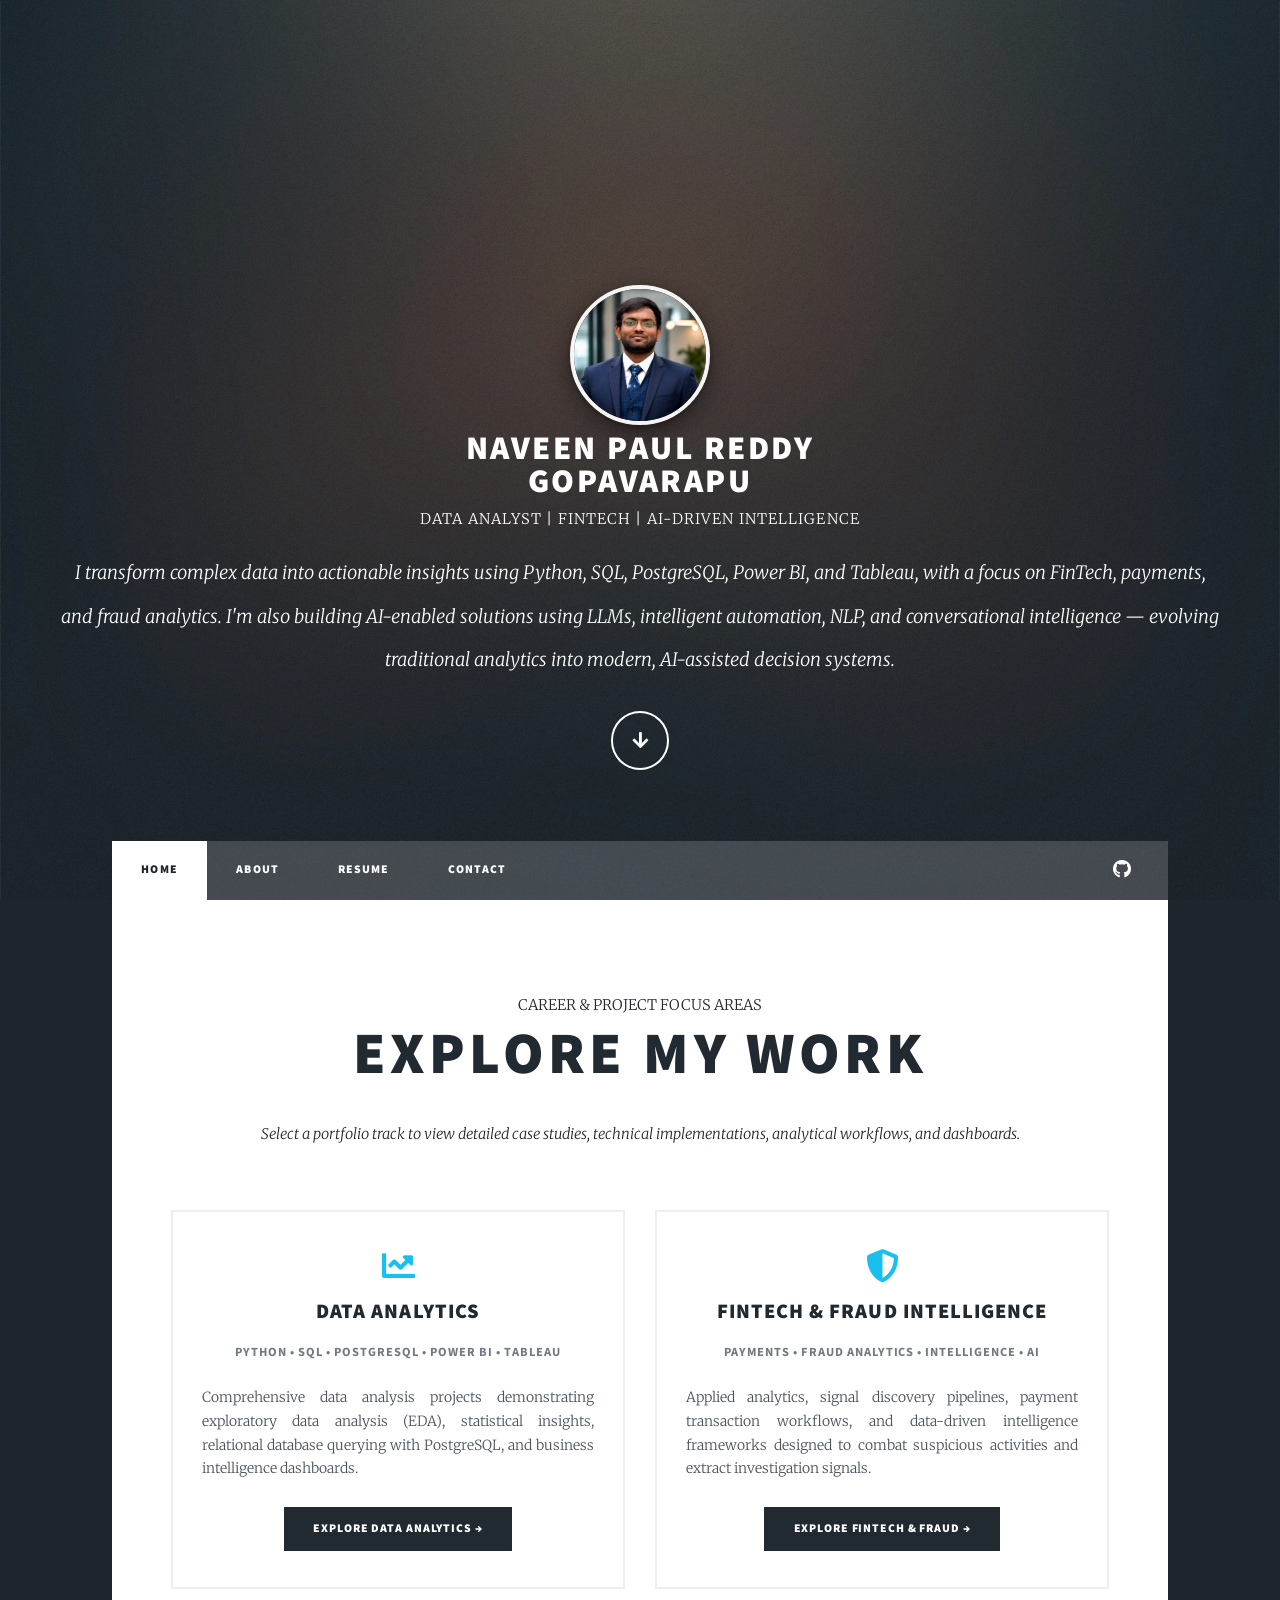
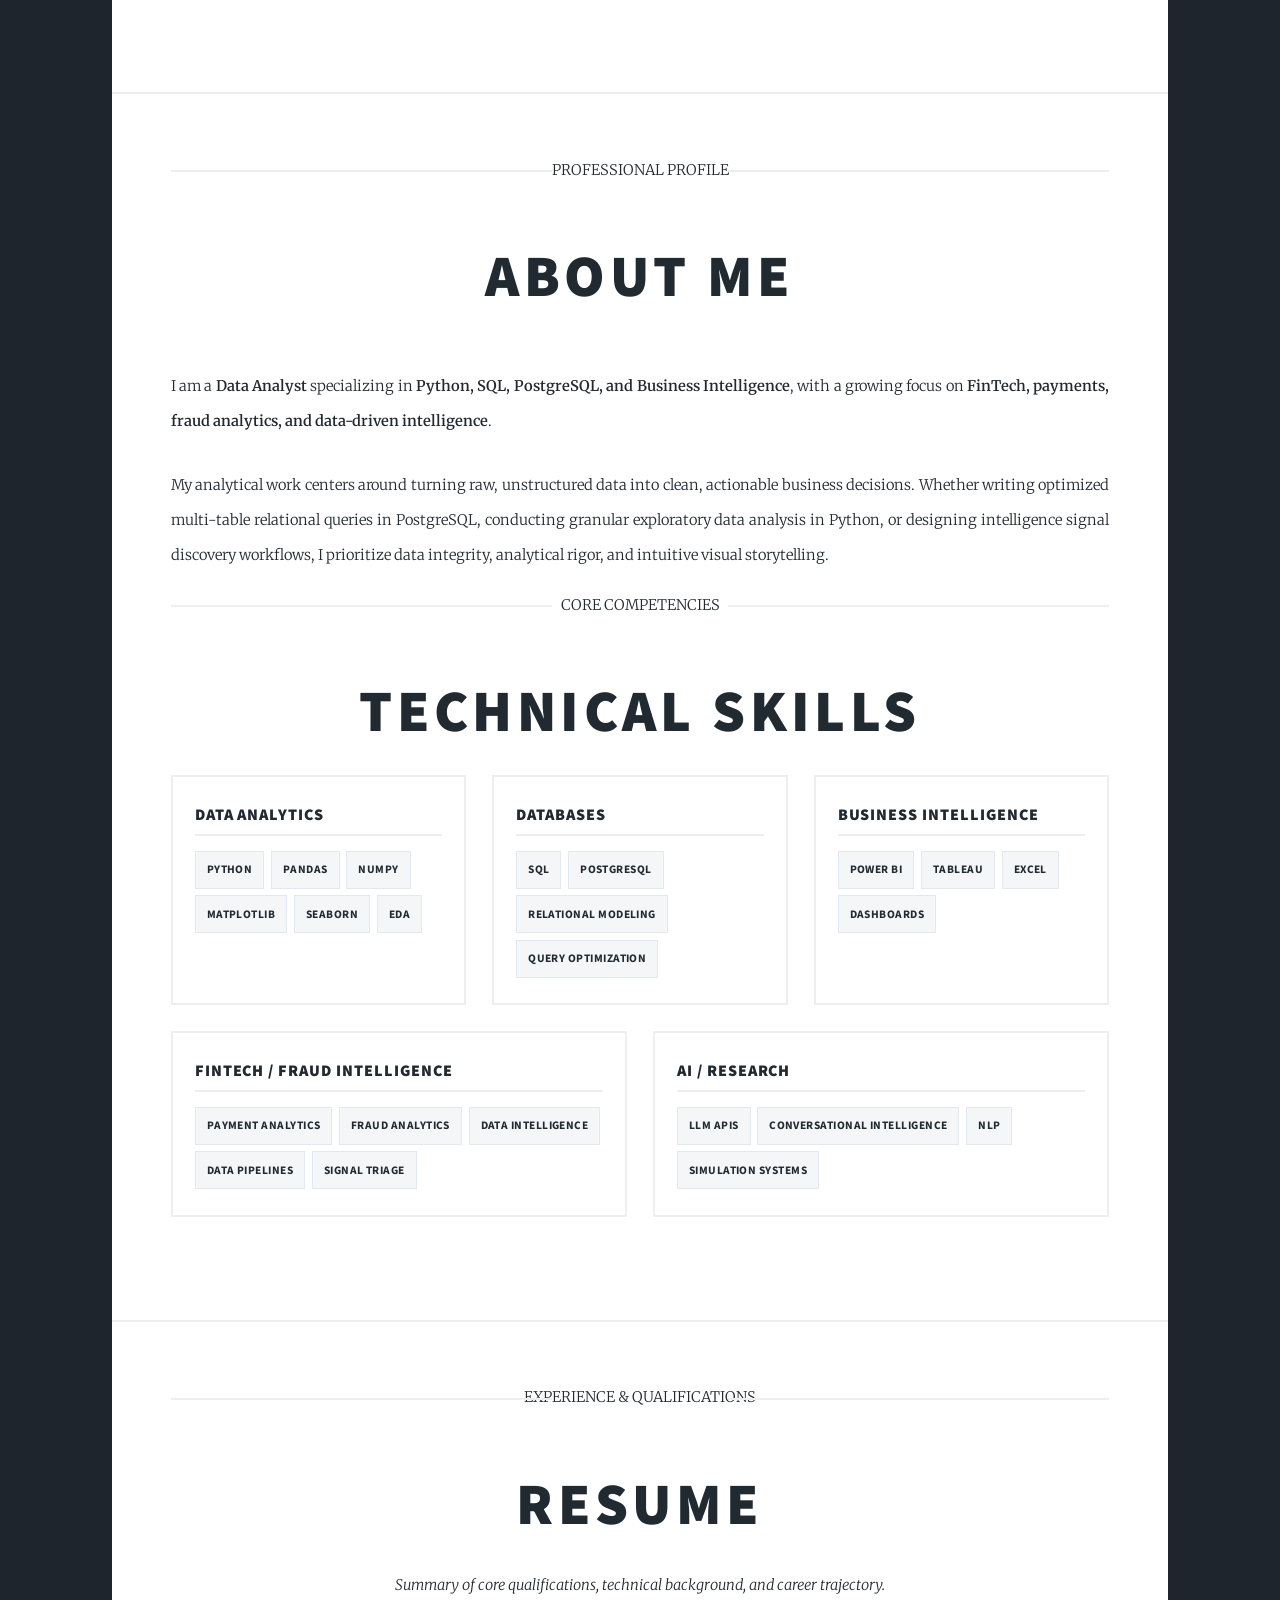
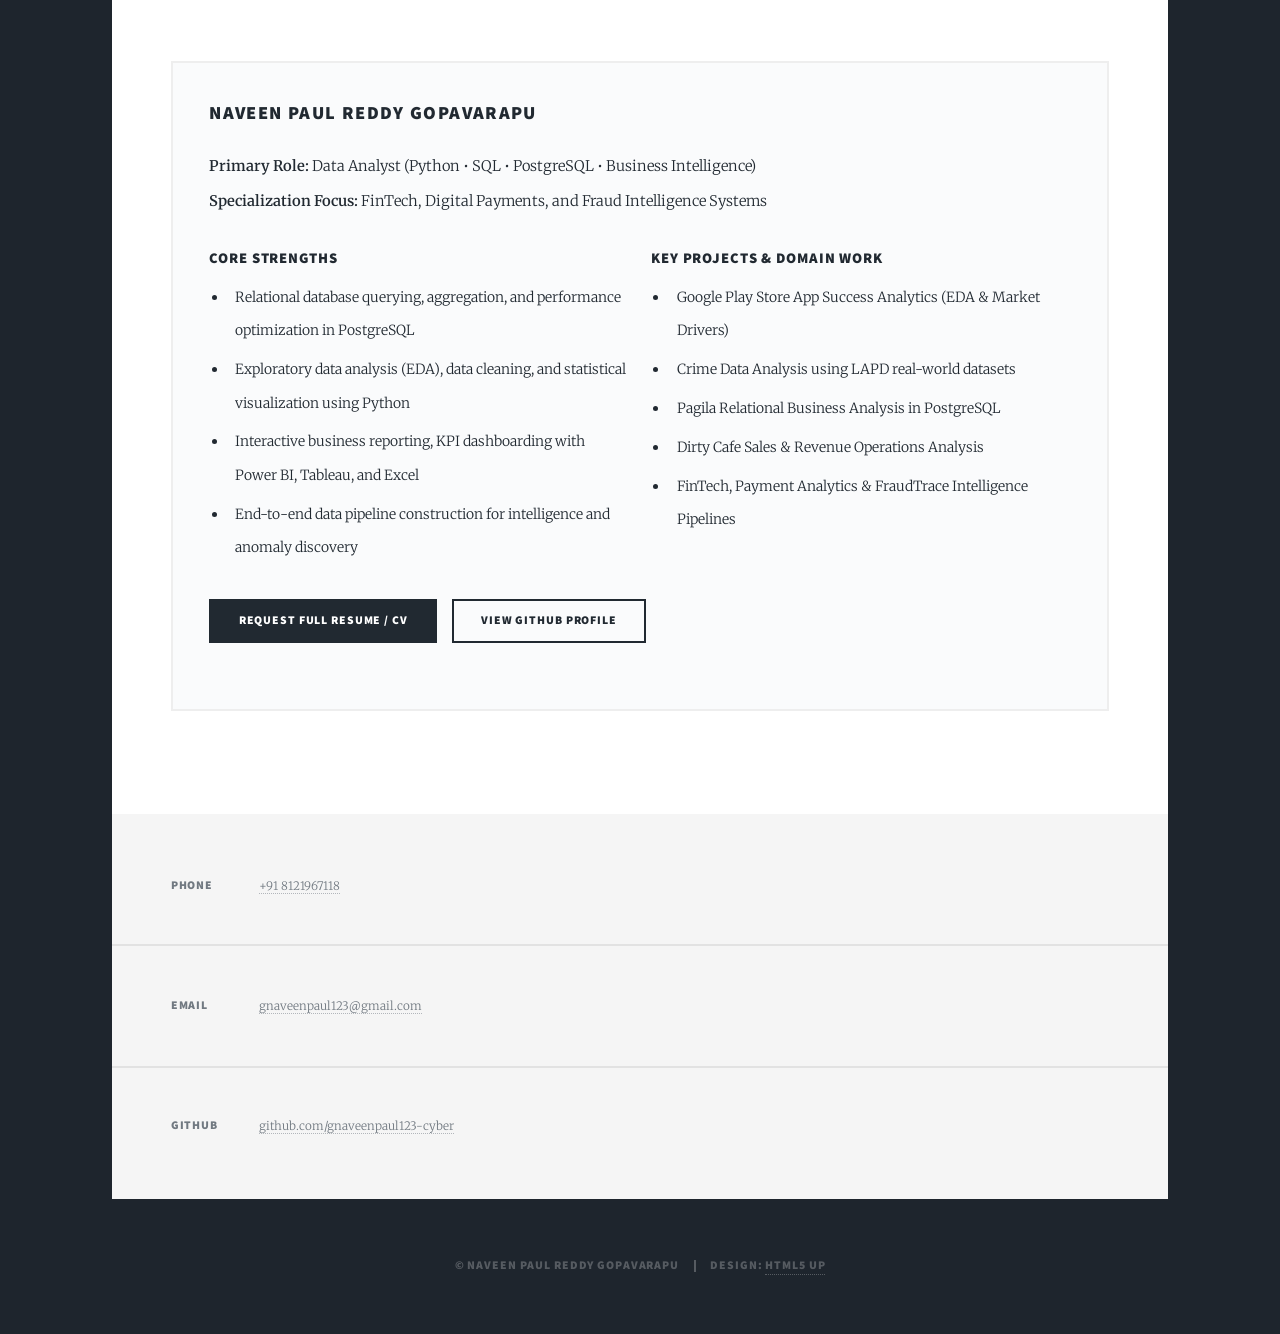
==== commit 18fad61e: "Final" ====
--- a/index.html
+++ b/index.html
@@ -48,8 +48,6 @@
 					<nav id="nav">
 						<ul class="links">
 							<li class="active"><a href="index.html">HOME</a></li>
-							<li><a href="data-analytics.html">DATA ANALYTICS</a></li>
-							<li><a href="fintech-fraud.html">FINTECH &amp; FRAUD</a></li>
 							<li><a href="#about" class="scrolly">ABOUT</a></li>
 							<li><a href="#resume" class="scrolly">RESUME</a></li>
 							<li><a href="#contact" class="scrolly">CONTACT</a></li>
--- a/assets/css/main.css
+++ b/assets/css/main.css
@@ -3930,13 +3930,13 @@
 			display: -webkit-flex;
 			display: -ms-flex;
 			display: flex;
-			-moz-flex-wrap: wrap;
-			-webkit-flex-wrap: wrap;
-			-ms-flex-wrap: wrap;
-			flex-wrap: wrap;
-			-moz-align-items: -moz-stretch;
-			-webkit-align-items: -webkit-stretch;
-			-ms-align-items: -ms-stretch;
+			-moz-flex-direction: column;
+			-webkit-flex-direction: column;
+			-ms-flex-direction: column;
+			flex-direction: column;
+			-moz-align-items: stretch;
+			-webkit-align-items: stretch;
+			-ms-align-items: stretch;
 			align-items: stretch;
 			text-align: center;
 			width: 100%;
@@ -3944,83 +3944,56 @@
 		}
 
 			#main > .posts > * {
-				-moz-flex-shrink: 1;
-				-webkit-flex-shrink: 1;
-				-ms-flex-shrink: 1;
-				flex-shrink: 1;
-				-moz-flex-grow: 0;
-				-webkit-flex-grow: 0;
-				-ms-flex-grow: 0;
-				flex-grow: 0;
-			}
-
-			#main > .posts > * {
-				width: 50%;
-			}
-
-			#main > .posts > * {
+				width: 100%;
+				max-width: 100%;
+				box-sizing: border-box;
 				padding: 4rem;
-				width: 50%;
+				-moz-flex-shrink: 0;
+				-webkit-flex-shrink: 0;
+				-ms-flex-shrink: 0;
+				flex-shrink: 0;
+				-moz-flex-grow: 1;
+				-webkit-flex-grow: 1;
+				-ms-flex-grow: 1;
+				flex-grow: 1;
 			}
 
 			#main > .posts > article {
 				border-color: #eeeeee;
-				border-left-width: 2px;
 				border-style: solid;
-				border-top-width: 2px;
+				border-width: 2px 0 0 0;
 				text-align: center;
-			}
+				width: 100%;
+			}
+
+				#main > .posts > article:first-child {
+					border-top-width: 0;
+				}
 
 				#main > .posts > article > :last-child {
 					margin-bottom: 0;
 				}
 
-				#main > .posts > article:nth-child(2n - 1) {
-					border-left-width: 0;
-				}
-
-				#main > .posts > article:nth-child(-n + 2) {
-					border-top-width: 0;
+				#main > .posts > article .image {
+					max-width: 32rem;
+					margin-left: auto;
+					margin-right: auto;
 				}
 
 			@media screen and (max-width: 980px) {
-
-				#main > .posts > * {
-					width: 50%;
-				}
-
-				#main > .posts > * {
-					padding: 2.5rem;
-					width: 50%;
-				}
-
-			}
-
-			@media screen and (max-width: 736px) {
 
 				#main > .posts > * {
 					width: 100%;
-				}
+					padding: 2.5rem;
+				}
+
+			}
+
+			@media screen and (max-width: 736px) {
 
 				#main > .posts > * {
+					width: 100%;
 					padding: 2rem;
-					width: 100%;
-				}
-
-				#main > .posts > article:nth-child(2n - 1) {
-					border-left-width: 2px;
-				}
-
-				#main > .posts > article:nth-child(-n + 2) {
-					border-top-width: 2px;
-				}
-
-				#main > .posts > article:nth-child(n) {
-					border-left-width: 0;
-				}
-
-				#main > .posts > article:nth-child(-n + 1) {
-					border-top-width: 0;
 				}
 
 				#main > .posts > article .image {
@@ -4978,33 +4951,394 @@
 	}
 }
 
-/* Category Section Header */
+/* ==========================================================================
+   Category Blocks & Compact Project Cards (Data Analytics & Portfolio)
+   ========================================================================== */
+
+.category-block {
+	border-radius: 8px;
+	padding: 2rem 2rem 2rem 2rem;
+	margin: 2.5rem 0;
+	scroll-margin-top: 5.5rem;
+	box-shadow: 0 2px 10px rgba(0, 0, 0, 0.02);
+	border: 1px solid #e2e8f0;
+	background: #ffffff;
+}
+
+.category-block:first-of-type {
+	margin-top: 1rem;
+}
+
+/* Category Specific Subtle Background Tints */
+.category-block.category-python {
+	background-color: #e2edf7;
+	border-color: #bcd5ec;
+}
+
+.category-block.category-python .category-number-badge {
+	background-color: #0284c7;
+	color: #ffffff;
+}
+
+.category-block.category-sql {
+	background-color: #dcf0e7;
+	border-color: #aee0cb;
+}
+
+.category-block.category-sql .category-number-badge {
+	background-color: #0d9488;
+	color: #ffffff;
+}
+
+.category-block.category-bi {
+	background-color: #e2e7f9;
+	border-color: #b9c5f3;
+}
+
+.category-block.category-bi .category-number-badge {
+	background-color: #4f46e5;
+	color: #ffffff;
+}
+
+.category-block.category-dashboards {
+	background-color: #f6ecda;
+	border-color: #ebd0a2;
+}
+
+.category-block.category-dashboards .category-number-badge {
+	background-color: #d97706;
+	color: #ffffff;
+}
+
+.category-block.category-fintech {
+	background-color: #f1f4fa;
+	border-color: #cbd5e1;
+}
+
+.category-block.category-fintech .category-number-badge {
+	background-color: #4338ca;
+	color: #ffffff;
+}
+
+/* Category Header inside Category Block */
 .category-heading {
-	padding: 3rem 0 1.5rem 0 !important;
-	border-top: solid 2px #eeeeee;
-	margin-top: 2rem;
+	padding: 0 0 1.25rem 0 !important;
+	border-top: 0 !important;
+	margin-top: 0 !important;
 	text-align: center;
 	scroll-margin-top: 5.5rem;
 }
 
-.category-heading:first-of-type {
-	border-top: 0;
-	margin-top: 0;
-	padding-top: 1rem !important;
-}
-
-.category-heading h3 {
-	font-size: 1.5rem;
+.category-badge-wrapper {
+	display: -moz-inline-flex;
+	display: -webkit-inline-flex;
+	display: -ms-inline-flex;
+	display: inline-flex;
+	-moz-align-items: center;
+	-webkit-align-items: center;
+	-ms-align-items: center;
+	align-items: center;
+	-moz-justify-content: center;
+	-webkit-justify-content: center;
+	-ms-justify-content: center;
+	justify-content: center;
+	gap: 0.65rem;
+	margin-bottom: 0.35rem;
+}
+
+.category-number-badge {
+	display: -moz-inline-flex;
+	display: -webkit-inline-flex;
+	display: -ms-inline-flex;
+	display: inline-flex;
+	-moz-align-items: center;
+	-webkit-align-items: center;
+	-ms-align-items: center;
+	align-items: center;
+	-moz-justify-content: center;
+	-webkit-justify-content: center;
+	-ms-justify-content: center;
+	justify-content: center;
+	width: 1.85rem;
+	height: 1.85rem;
+	border-radius: 50%;
+	font-family: "Source Sans Pro", Helvetica, sans-serif;
+	font-size: 0.9rem;
+	font-weight: 900;
+	line-height: 1;
+	box-shadow: 0 2px 5px rgba(0, 0, 0, 0.1);
+}
+
+.category-heading h3,
+.category-heading .category-title {
+	font-size: 1.35rem;
 	letter-spacing: 0.08em;
 	text-transform: uppercase;
-	margin-bottom: 0.5rem;
-}
-
-.category-heading p {
-	font-size: 0.95rem;
+	margin: 0;
+	color: #212931;
+}
+
+.category-heading p,
+.category-heading .category-subtitle {
+	font-size: 0.9rem;
 	font-style: italic;
 	color: #717981;
 	margin-bottom: 0;
+	max-width: 48rem;
+	margin-left: auto;
+	margin-right: auto;
+}
+
+/* Category Posts Container - Strict 1 Project = 1 Row */
+.category-block .posts {
+	display: -moz-flex;
+	display: -webkit-flex;
+	display: -ms-flex;
+	display: flex;
+	-moz-flex-direction: column;
+	-webkit-flex-direction: column;
+	-ms-flex-direction: column;
+	flex-direction: column;
+	width: 100%;
+	gap: 1.25rem;
+	padding: 0;
+	margin: 0;
+}
+
+/* Compact Project Card */
+.project-card {
+	display: -moz-flex;
+	display: -webkit-flex;
+	display: -ms-flex;
+	display: flex;
+	-moz-flex-direction: row;
+	-webkit-flex-direction: row;
+	-ms-flex-direction: row;
+	flex-direction: row;
+	-moz-align-items: stretch;
+	-webkit-align-items: stretch;
+	-ms-align-items: stretch;
+	align-items: stretch;
+	width: 100% !important;
+	max-width: 100% !important;
+	box-sizing: border-box;
+	background: #ffffff;
+	border: 1px solid rgba(0, 0, 0, 0.08);
+	border-radius: 6px;
+	padding: 1.5rem;
+	gap: 1.5rem;
+	text-align: left;
+	box-shadow: 0 1px 4px rgba(0, 0, 0, 0.04);
+	transition: box-shadow 0.2s ease, transform 0.2s ease;
+}
+
+.project-card:hover {
+	box-shadow: 0 4px 12px rgba(0, 0, 0, 0.08);
+}
+
+/* Visual Column */
+.project-card-visual {
+	-moz-flex: 0 0 220px;
+	-webkit-flex: 0 0 220px;
+	-ms-flex: 0 0 220px;
+	flex: 0 0 220px;
+	width: 220px;
+	display: -moz-flex;
+	display: -webkit-flex;
+	display: -ms-flex;
+	display: flex;
+	-moz-align-items: center;
+	-webkit-align-items: center;
+	-ms-align-items: center;
+	align-items: center;
+	-moz-justify-content: center;
+	-webkit-justify-content: center;
+	-ms-justify-content: center;
+	justify-content: center;
+}
+
+.project-card-visual .image {
+	width: 100%;
+	height: 140px;
+	margin: 0 !important;
+	border-radius: 4px;
+	overflow: hidden;
+	display: block;
+}
+
+.project-card-visual .image img {
+	width: 100%;
+	height: 100%;
+	object-fit: cover;
+	border-radius: 4px;
+}
+
+.project-card-visual .project-placeholder-visual {
+	width: 100%;
+	height: 140px;
+	min-height: 140px;
+	margin: 0;
+	padding: 1rem 0.5rem;
+	border-radius: 4px;
+	border: 2px dashed #cbd5e1;
+	background: #f8fafc;
+}
+
+.project-card-visual .project-placeholder-visual i {
+	font-size: 1.85rem;
+	margin-bottom: 0.4rem;
+}
+
+.project-card-visual .project-placeholder-visual span {
+	font-size: 0.72rem;
+	line-height: 1.3;
+}
+
+/* Body Column */
+.project-card-body {
+	-moz-flex: 1 1 auto;
+	-webkit-flex: 1 1 auto;
+	-ms-flex: 1 1 auto;
+	flex: 1 1 auto;
+	display: -moz-flex;
+	display: -webkit-flex;
+	display: -ms-flex;
+	display: flex;
+	-moz-flex-direction: column;
+	-webkit-flex-direction: column;
+	-ms-flex-direction: column;
+	flex-direction: column;
+	-moz-justify-content: center;
+	-webkit-justify-content: center;
+	-ms-justify-content: center;
+	justify-content: center;
+	min-width: 0;
+}
+
+.project-card-body header {
+	margin-bottom: 0.35rem;
+}
+
+.project-card-body header .date {
+	display: block;
+	font-size: 0.72rem;
+	letter-spacing: 0.08em;
+	margin-bottom: 0.2rem;
+	color: #717981;
+	font-weight: 700;
+}
+
+.project-card-body header h2 {
+	font-size: 1.25rem;
+	line-height: 1.3;
+	margin: 0;
+	color: #212931;
+}
+
+.project-card-body header h2 a {
+	color: #212931;
+	border-bottom: 0;
+}
+
+.project-card-body header h2 a:hover {
+	color: #18bfef;
+}
+
+.project-card-body p {
+	font-size: 0.88rem;
+	line-height: 1.5;
+	margin: 0.4rem 0 0.65rem 0;
+	color: #4b5563;
+}
+
+.project-card-body .project-notice {
+	font-size: 0.78rem !important;
+	padding: 0.4rem 0.65rem;
+	margin: 0.35rem 0 0.65rem 0;
+	line-height: 1.4 !important;
+}
+
+.project-card-body .project-meta {
+	margin: 0 0 0.75rem 0;
+}
+
+.project-card-body .project-meta-row {
+	margin-bottom: 0.2rem;
+	font-size: 0.82rem;
+	line-height: 1.4;
+}
+
+.project-card-body .project-meta-label {
+	min-width: 6rem;
+	font-size: 0.72rem;
+}
+
+.project-card-body .project-meta-value {
+	font-size: 0.82rem;
+}
+
+.project-card-body .project-actions {
+	margin-top: 0.25rem;
+}
+
+.project-card-body .button {
+	height: 2.2rem;
+	line-height: 2.2rem;
+	padding: 0 1.25rem;
+	font-size: 0.72rem;
+	letter-spacing: 0.08em;
+}
+
+/* Responsive adjustments for project cards */
+@media screen and (max-width: 980px) {
+	.category-block {
+		padding: 1.75rem 1.5rem;
+		margin: 2rem 0;
+	}
+
+	.project-card {
+		padding: 1.25rem;
+		gap: 1.25rem;
+	}
+
+	.project-card-visual {
+		-moz-flex: 0 0 180px;
+		-webkit-flex: 0 0 180px;
+		-ms-flex: 0 0 180px;
+		flex: 0 0 180px;
+		width: 180px;
+	}
+}
+
+@media screen and (max-width: 736px) {
+	.category-block {
+		padding: 1.5rem 1rem;
+		margin: 1.75rem 0;
+	}
+
+	.project-card {
+		-moz-flex-direction: column;
+		-webkit-flex-direction: column;
+		-ms-flex-direction: column;
+		flex-direction: column;
+		padding: 1.25rem;
+		gap: 1rem;
+		text-align: left;
+	}
+
+	.project-card-visual {
+		width: 100%;
+		-moz-flex: 0 0 auto;
+		-webkit-flex: 0 0 auto;
+		-ms-flex: 0 0 auto;
+		flex: 0 0 auto;
+	}
+
+	.project-card-visual .image,
+	.project-card-visual .project-placeholder-visual {
+		width: 100%;
+		height: 160px;
+	}
 }
 
 /* Consistent Project Card Meta Elements */
@@ -5281,4 +5615,272 @@
 #explore > header.major::before,
 #explore > header.major::after {
     display: none !important;
+}
+
+/* ==========================================================================
+   Case Study Page Styles (e.g. FraudTrace)
+   ========================================================================== */
+
+.case-study-container {
+	padding: 3rem 4rem !important;
+}
+
+@media screen and (max-width: 980px) {
+	.case-study-container {
+		padding: 2.5rem 2.5rem !important;
+	}
+}
+
+@media screen and (max-width: 736px) {
+	.case-study-container {
+		padding: 2rem 1.25rem !important;
+	}
+}
+
+.case-study-back-bar {
+	margin-bottom: 2rem;
+	display: flex;
+	align-items: center;
+	justify-content: space-between;
+}
+
+.case-study-back-link {
+	display: inline-flex;
+	align-items: center;
+	gap: 0.5rem;
+	font-family: "Source Sans Pro", Helvetica, sans-serif;
+	font-size: 0.85rem;
+	font-weight: 700;
+	letter-spacing: 0.05em;
+	text-transform: uppercase;
+	color: #717981 !important;
+	border-bottom: 1px dashed #cbd5e1 !important;
+	transition: color 0.2s ease, border-color 0.2s ease;
+}
+
+.case-study-back-link:hover {
+	color: #18bfef !important;
+	border-bottom-color: #18bfef !important;
+}
+
+.case-study-hero {
+	text-align: left;
+	margin-bottom: 2.5rem;
+	padding-bottom: 2rem;
+	border-bottom: 2px solid #eeeeee;
+}
+
+.case-study-eyebrow {
+	display: inline-block;
+	font-family: "Source Sans Pro", Helvetica, sans-serif;
+	font-size: 0.8rem;
+	font-weight: 900;
+	letter-spacing: 0.1em;
+	text-transform: uppercase;
+	color: #4338ca;
+	background: #eef2ff;
+	border: 1px solid #c7d2fe;
+	padding: 0.25rem 0.75rem;
+	border-radius: 3px;
+	margin-bottom: 0.85rem;
+}
+
+.case-study-hero h1 {
+	font-size: 2.75rem;
+	line-height: 1.15;
+	margin: 0 0 1rem 0;
+	color: #212931;
+}
+
+.case-study-lead {
+	font-size: 1.2rem;
+	line-height: 1.6;
+	color: #4a5568;
+	margin-bottom: 1.5rem;
+}
+
+.case-study-tech-tags {
+	display: -moz-flex;
+	display: -webkit-flex;
+	display: -ms-flex;
+	display: flex;
+	-moz-flex-wrap: wrap;
+	-webkit-flex-wrap: wrap;
+	-ms-flex-wrap: wrap;
+	flex-wrap: wrap;
+	gap: 0.5rem;
+	list-style: none;
+	padding: 0;
+	margin: 0 0 1.75rem 0;
+}
+
+.case-study-hero .case-study-actions {
+	display: -moz-flex;
+	display: -webkit-flex;
+	display: -ms-flex;
+	display: flex;
+	-moz-flex-wrap: wrap;
+	-webkit-flex-wrap: wrap;
+	-ms-flex-wrap: wrap;
+	flex-wrap: wrap;
+	gap: 0.85rem;
+	margin-top: 1rem;
+}
+
+/* Case study section blocks */
+.case-study-section {
+	margin: 3rem 0;
+	text-align: left;
+}
+
+.case-study-section h2 {
+	font-size: 1.75rem;
+	letter-spacing: 0.05em;
+	text-transform: uppercase;
+	margin-bottom: 1.25rem;
+	padding-bottom: 0.5rem;
+	border-bottom: 2px solid #f1f4f8;
+	color: #212931;
+}
+
+.case-study-section h3 {
+	font-size: 1.2rem;
+	letter-spacing: 0.04em;
+	margin: 1.5rem 0 0.5rem 0;
+	color: #212931;
+}
+
+.case-study-section p,
+.case-study-section li {
+	font-size: 1rem;
+	line-height: 1.7;
+	color: #374151;
+}
+
+.case-study-section ul {
+	list-style: disc;
+	padding-left: 1.5rem;
+	margin: 1rem 0;
+}
+
+.case-study-section ul li {
+	margin-bottom: 0.5rem;
+}
+
+/* Callout / Scope note box */
+.case-study-scope-note {
+	background: #fffbeb;
+	border-left: 4px solid #f59e0b;
+	border-radius: 4px;
+	padding: 1.25rem 1.5rem;
+	margin: 1.75rem 0;
+	box-shadow: 0 1px 3px rgba(0,0,0,0.02);
+}
+
+.case-study-scope-note p {
+	margin: 0;
+	font-size: 0.95rem;
+	line-height: 1.6;
+	color: #92400e;
+}
+
+.case-study-scope-note strong {
+	color: #78350f;
+}
+
+/* Architecture Diagram Code Block */
+.case-study-workflow-diagram {
+	background: #1e293b;
+	color: #e2e8f0;
+	border-radius: 6px;
+	padding: 1.5rem;
+	margin: 1.5rem 0;
+	overflow-x: auto;
+	font-family: "Consolas", "Courier New", monospace;
+	font-size: 0.85rem;
+	line-height: 1.45;
+	border: 1px solid #334155;
+	text-align: left;
+}
+
+/* Screenshot Walkthrough Gallery */
+.case-study-gallery {
+	display: -moz-flex;
+	display: -webkit-flex;
+	display: -ms-flex;
+	display: flex;
+	-moz-flex-direction: column;
+	-webkit-flex-direction: column;
+	-ms-flex-direction: column;
+	flex-direction: column;
+	gap: 2.5rem;
+	margin: 2rem 0;
+}
+
+.case-study-shot {
+	background: #ffffff;
+	border: 1px solid #e2e8f0;
+	border-radius: 8px;
+	padding: 1.25rem;
+	box-shadow: 0 4px 12px rgba(0, 0, 0, 0.05);
+	margin: 0;
+	text-align: left;
+}
+
+.case-study-shot a {
+	display: block;
+	border-radius: 4px;
+	overflow: hidden;
+	border-bottom: 0 !important;
+}
+
+.case-study-shot img {
+	width: 100%;
+	height: auto;
+	display: block;
+	border-radius: 4px;
+	border: 1px solid #edf2f7;
+	transition: transform 0.25s ease;
+}
+
+.case-study-shot a:hover img {
+	transform: scale(1.008);
+}
+
+.case-study-shot figcaption {
+	margin-top: 1rem;
+	font-size: 0.92rem;
+	line-height: 1.55;
+	color: #4b5563;
+	padding: 0.5rem 0.25rem 0 0.25rem;
+	border-top: 1px solid #f1f5f9;
+}
+
+.case-study-shot figcaption strong {
+	color: #1f2937;
+	display: block;
+	margin-bottom: 0.25rem;
+	font-size: 0.95rem;
+}
+
+/* Source CTA box */
+.case-study-source-cta {
+	background: #f8fafc;
+	border: 1px solid #e2e8f0;
+	border-radius: 8px;
+	padding: 2.5rem;
+	text-align: center;
+	margin: 3rem 0 1rem 0;
+}
+
+.case-study-source-cta h2 {
+	margin-bottom: 0.75rem;
+	border-bottom: 0;
+	padding-bottom: 0;
+	text-align: center;
+}
+
+.case-study-source-cta p {
+	max-width: 40rem;
+	margin: 0 auto 1.5rem auto;
 }
